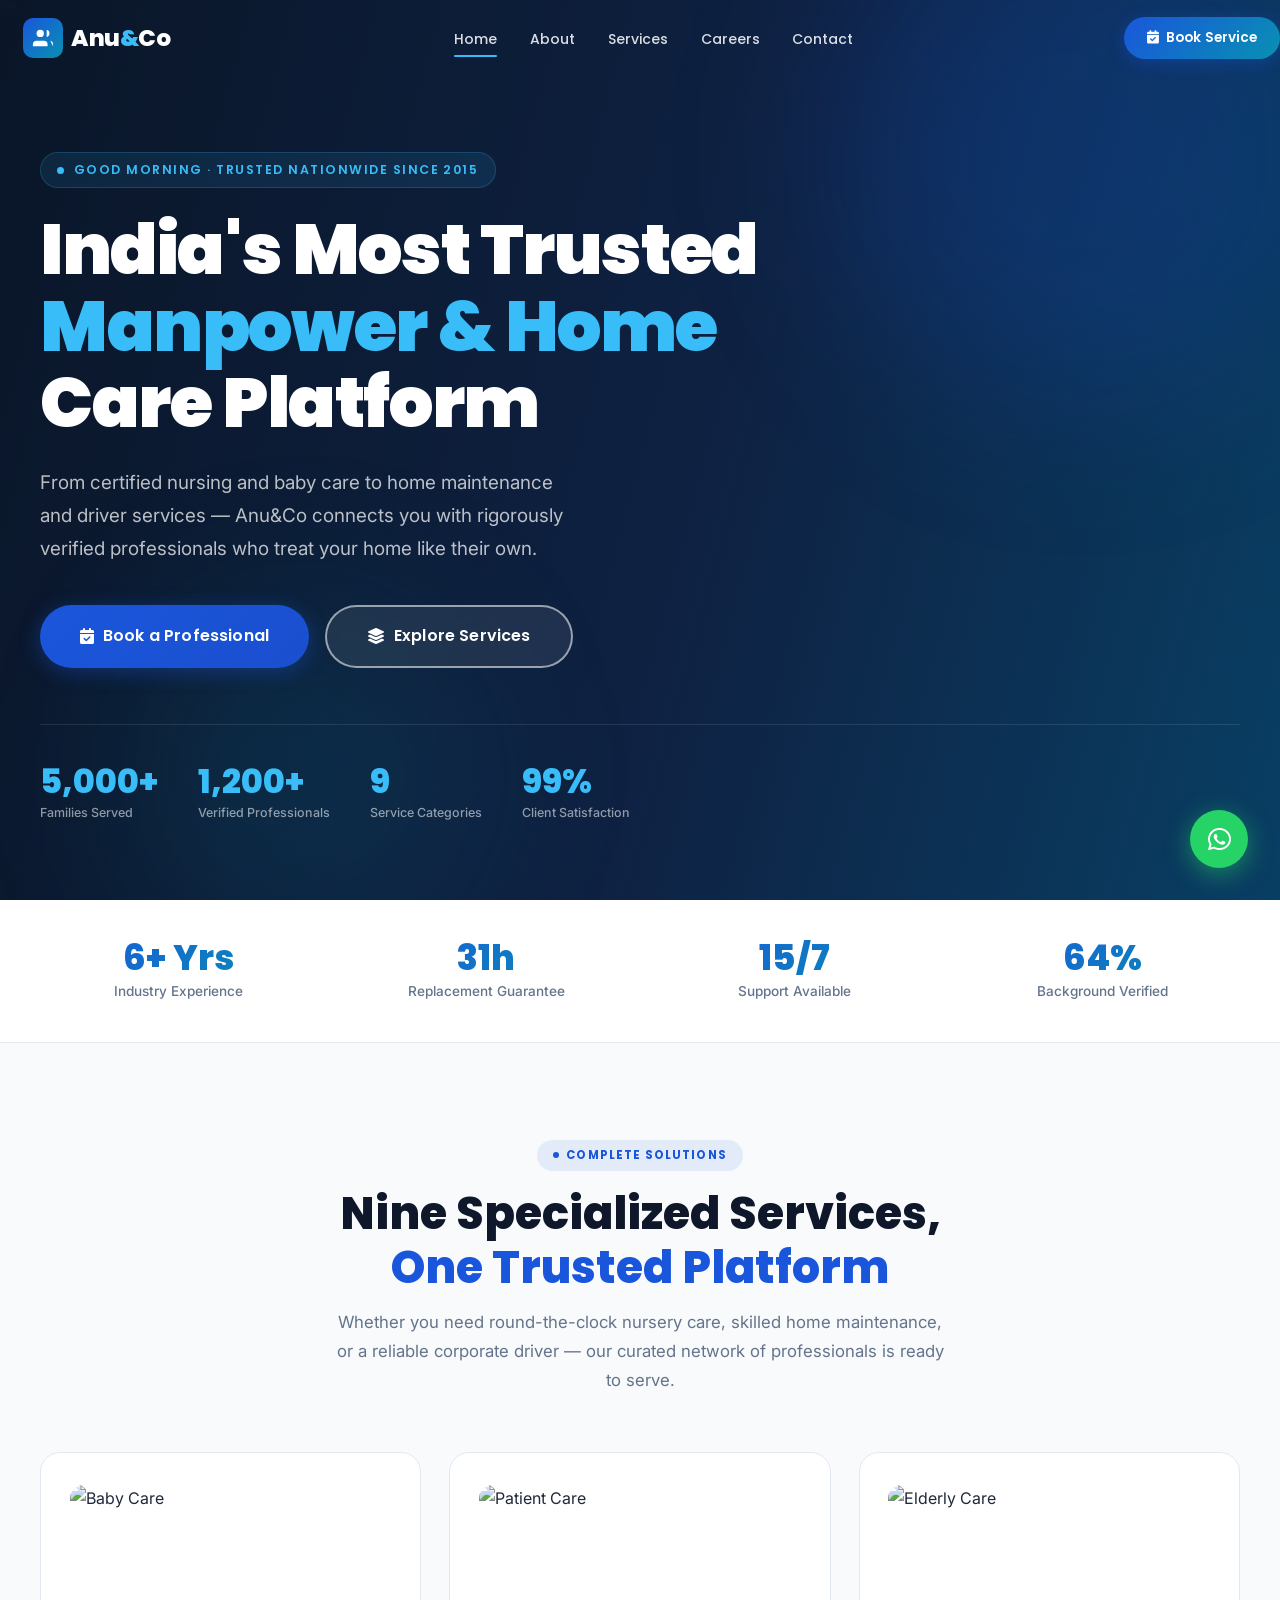
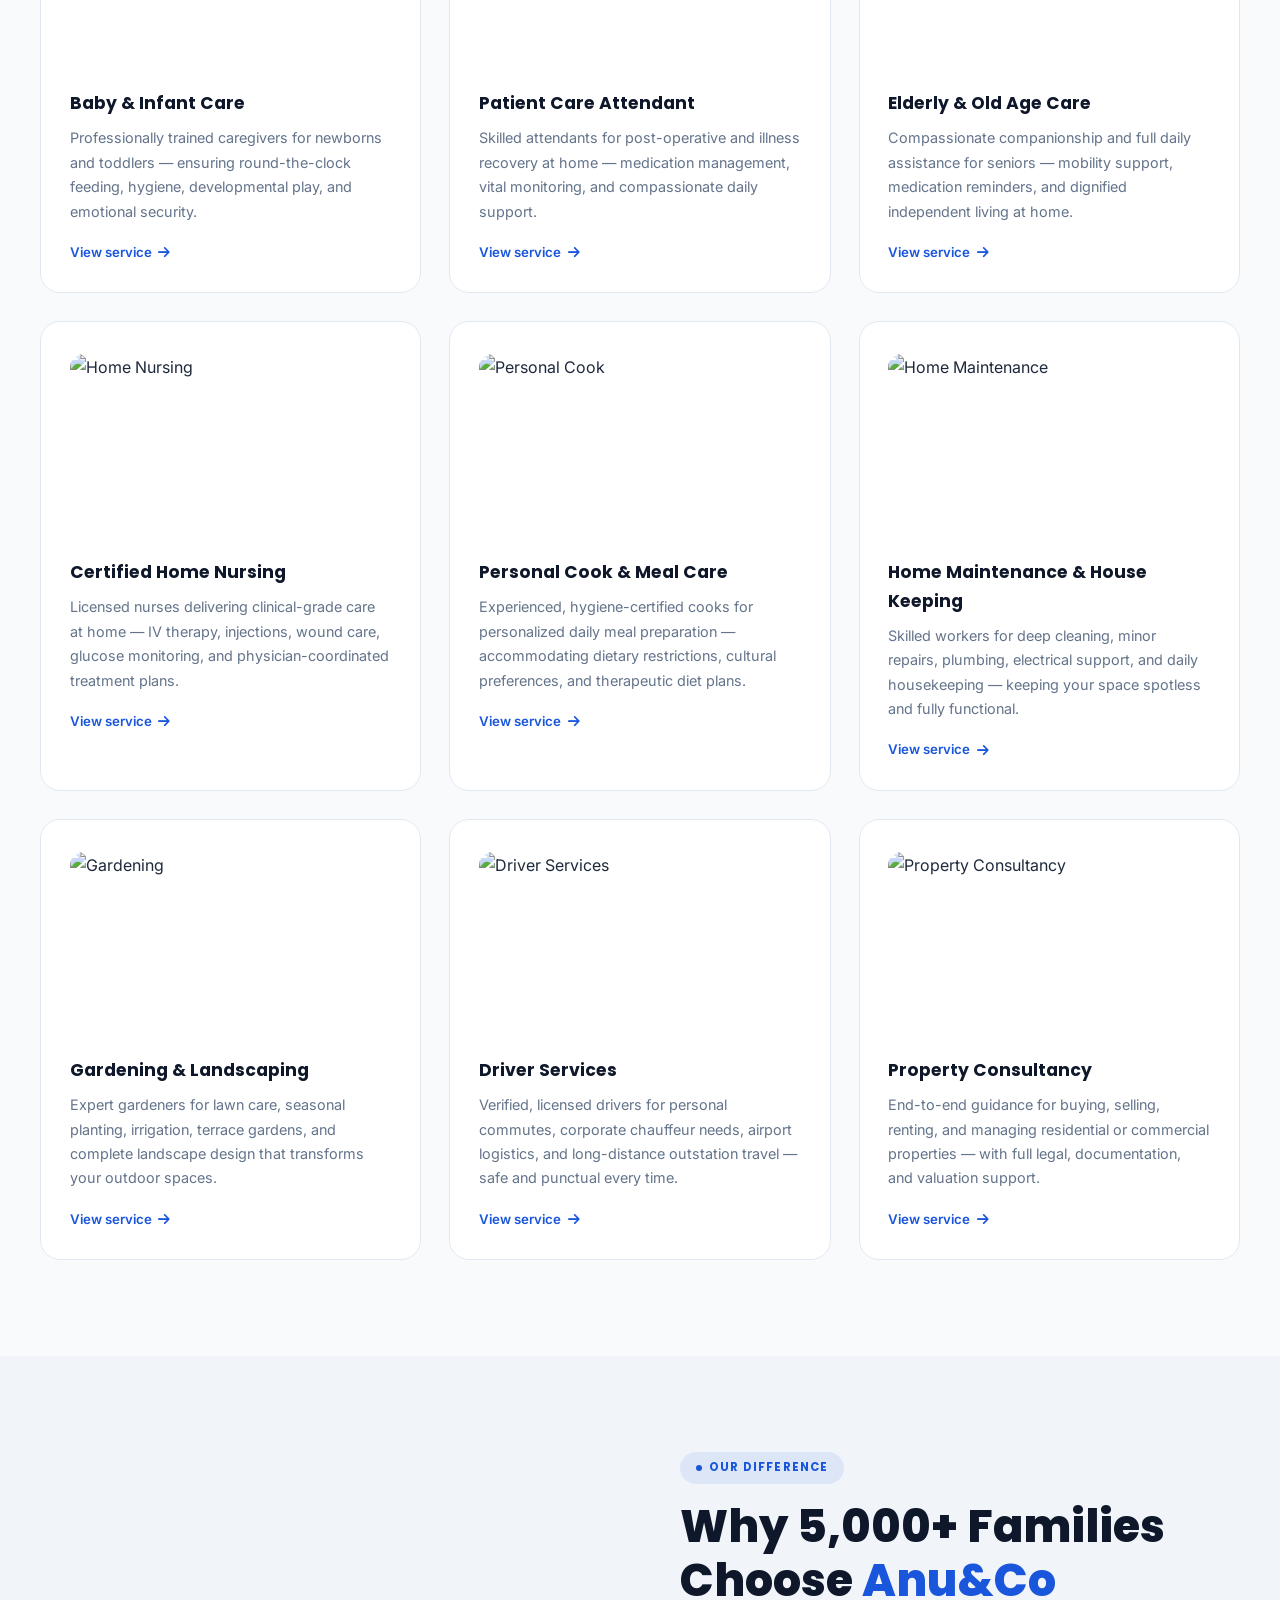
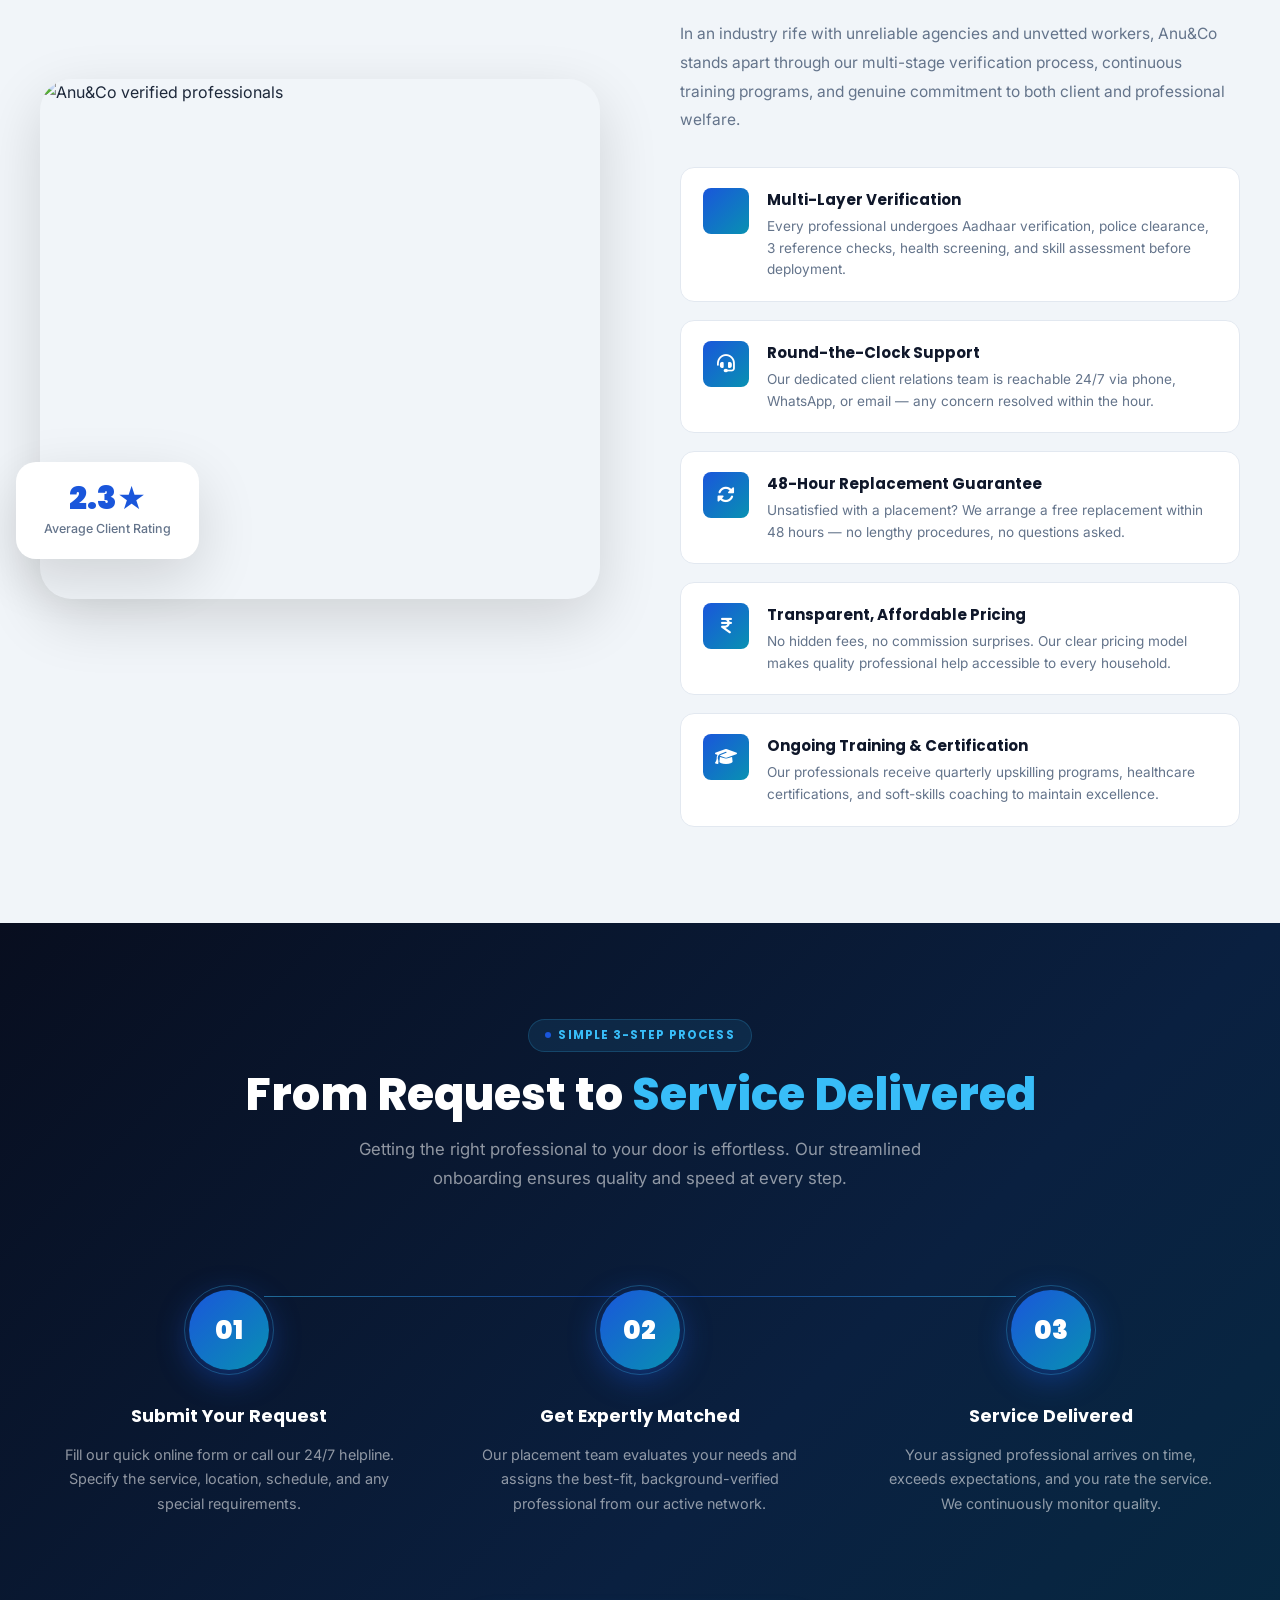
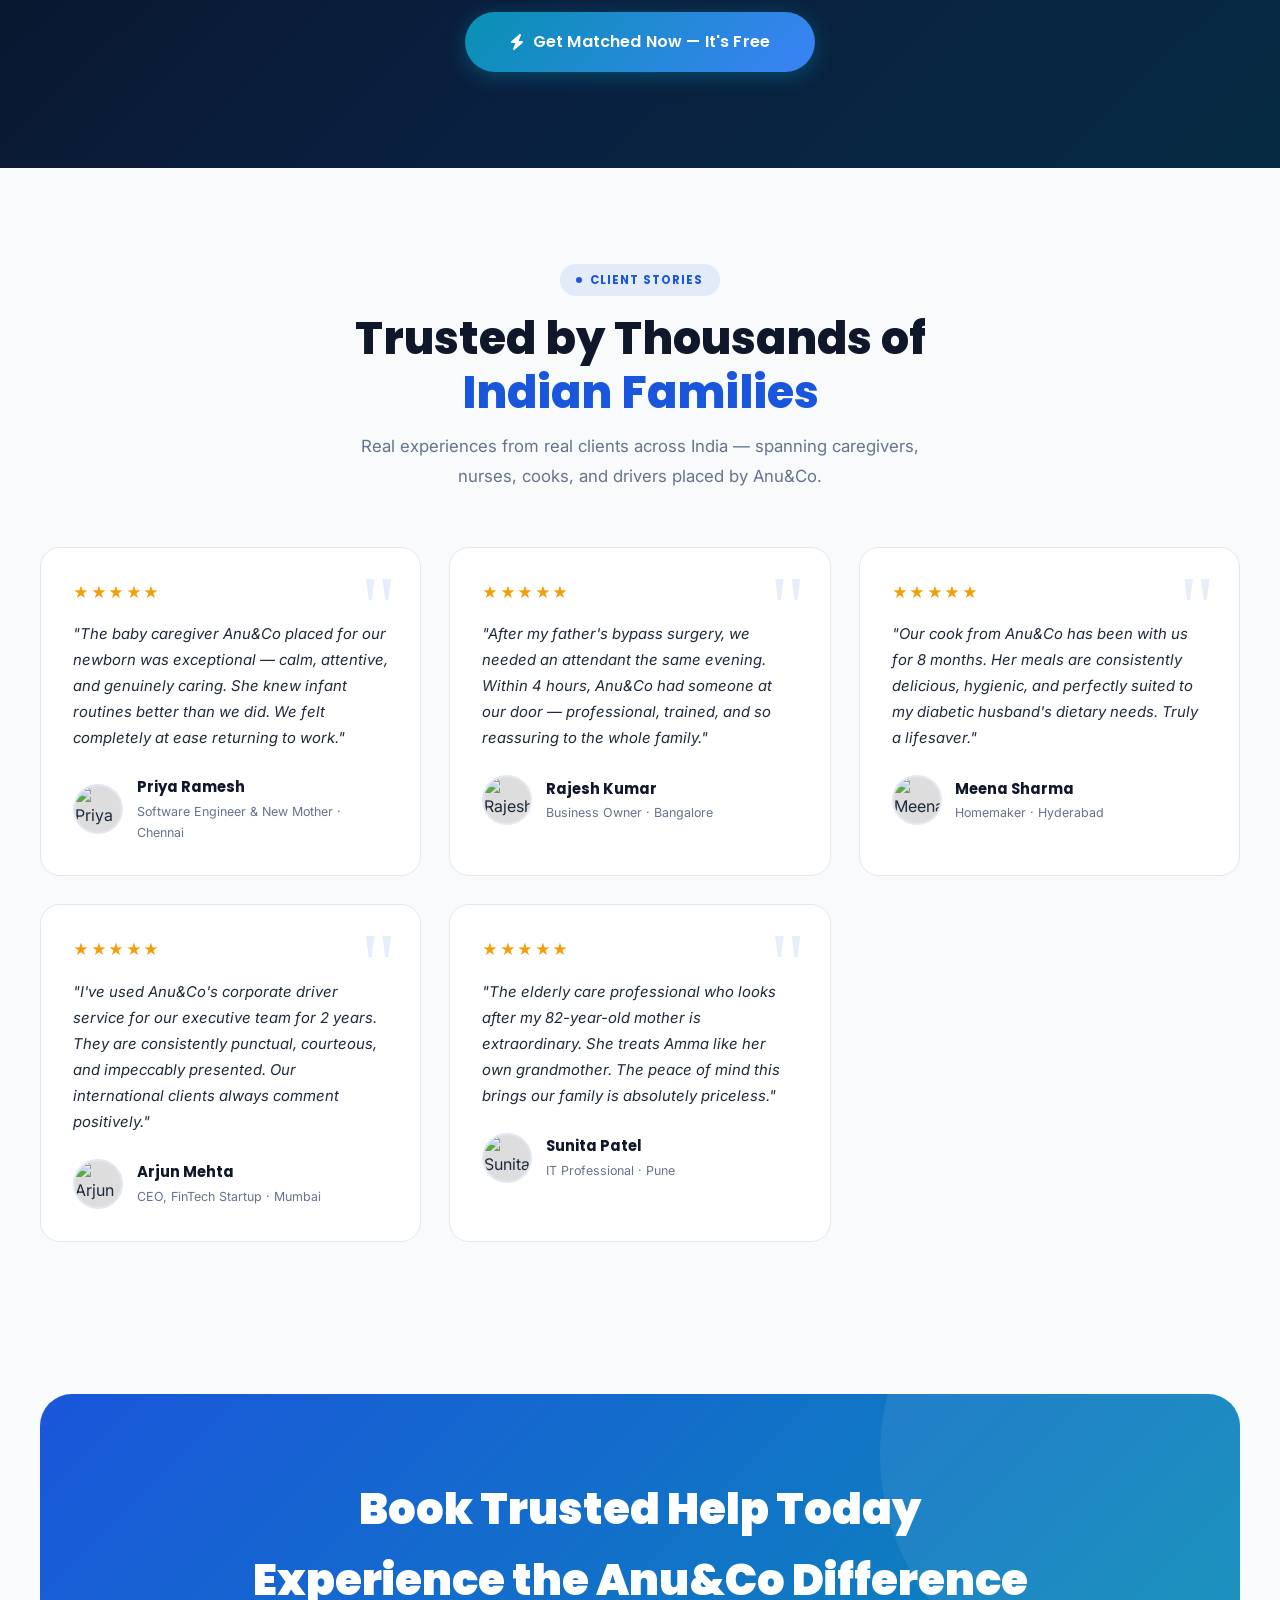
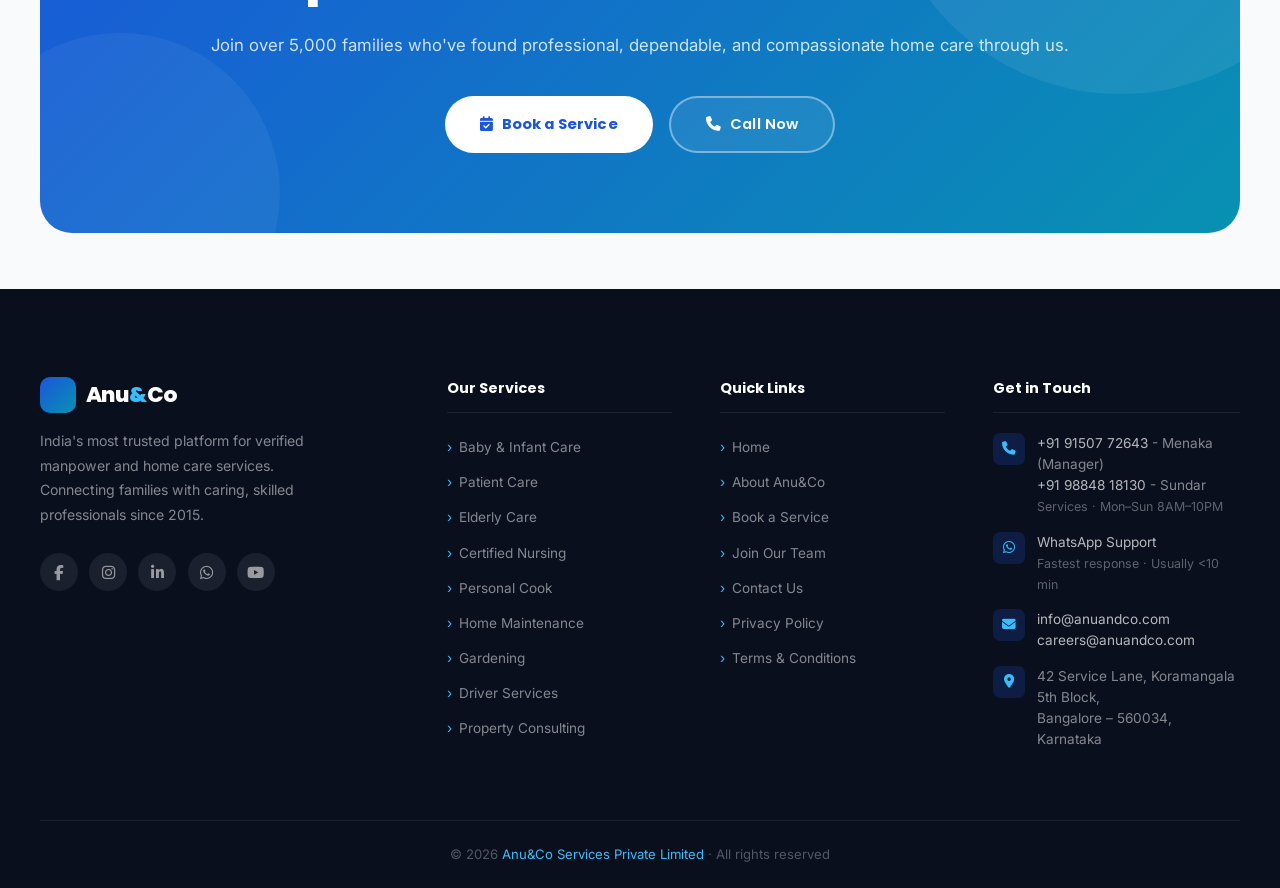
==== index.html @ 2731ca5b "commited" ====
<!DOCTYPE html>
<html lang="en">

<head>
    <meta charset="UTF-8">
    <meta name="viewport" content="width=device-width, initial-scale=1.0">
    <title>Anu&amp;Co | Trusted Manpower &amp; Home Care Services</title>
    <meta name="description"
        content="Anu&Co provides India's most trusted manpower and home care services — baby care, patient care, elderly care, certified nursing, home management, and more. Book a verified professional today.">
    <meta name="keywords"
        content="manpower services India, home care, baby care, patient care, elderly care, nursing care, cooking service, driver service, Anu and Co Bangalore">
    <meta property="og:title" content="Anu&Co – Complete Manpower & Home Care Solutions">
    <meta property="og:description"
        content="Verified professionals for every home and business need. Baby care, patient care, nursing, cooking, drivers, and more.">
    <meta property="og:type" content="website">

    <link rel="preconnect" href="https://fonts.googleapis.com">
    <link rel="preconnect" href="https://fonts.gstatic.com" crossorigin>
    <link rel="stylesheet" href="https://unpkg.com/aos@2.3.4/dist/aos.css">
    <link rel="stylesheet" href="https://cdnjs.cloudflare.com/ajax/libs/font-awesome/6.5.0/css/all.min.css">
    <link rel="stylesheet" href="css/style.css">
</head>

<body>

    <!-- ════════════════════════════════════════════════
     NAVBAR
════════════════════════════════════════════════ -->
    <nav class="navbar transparent" id="navbar">
        <div class="container">
            <a href="index.html" class="navbar-brand">
                <div class="brand-logo" style="padding:2cap">
                    <div class="brand-logo-mark">
                        <svg viewBox="0 0 24 24" xmlns="http://www.w3.org/2000/svg">
                            <path d="M17 21v-2a4 4 0 0 0-4-4H5a4 4 0 0 0-4 4v2" />
                            <circle cx="9" cy="7" r="4" />
                            <path d="M23 21v-2a4 4 0 0 0-3-3.87" />
                            <path d="M16 3.13a4 4 0 0 1 0 7.75" />
                        </svg>
                    </div>
                    <span class="brand-wordmark">Anu<span class="amp">&amp;</span>Co</span>
                </div>
            </a>

            <ul class="navbar-nav">
                <li><a href="index.html" class="active">Home</a></li>
                <li><a href="about.html">About</a></li>
                <li><a href="services.html">Services</a></li>
                <li><a href="careers.html">Careers</a></li>
                <li><a href="contact.html">Contact</a></li>
            </ul>

            <div class="navbar-cta"><a href="booking.html" class="btn-nav"><i class="fa-solid fa-calendar-check"></i>
                    Book Service</a></div>

            <div class="hamburger" id="hamburger">
                <span></span><span></span><span></span>
            </div>
        </div>
    </nav>

    <!-- Mobile Nav -->
    <div class="mobile-menu" id="mobileMenu">
        <a href="index.html"><i class="fa-solid fa-house-user" style="color:var(--primary);width:18px"></i> Home</a>
        <a href="about.html"><i class="fa-solid fa-building-user" style="color:var(--primary);width:18px"></i> About
            Us</a>
        <a href="services.html"><i class="fa-solid fa-briefcase-medical" style="color:var(--primary);width:18px"></i>
            Services</a>
        <a href="careers.html"><i class="fa-solid fa-user-tie" style="color:var(--primary);width:18px"></i> Careers</a>
        <a href="contact.html"><i class="fa-solid fa-phone" style="color:var(--primary);width:18px"></i> Contact</a>
        <a href="booking.html" class="m-btn btn btn-primary" style="margin-top:1rem;justify-content:center">
            <i class="fa-solid fa-calendar-check"></i> Book a Service
        </a>
    </div>

    <!-- ════════════════════════════════════════════════
     HERO
════════════════════════════════════════════════ -->
    <section class="hero" id="home">
        <div class="hero-bg">
            <img src="https://images.unsplash.com/photo-1573497019940-1c28c88b4f3e?w=1920&q=85&auto=format&fit=crop&crop=center"
                alt="Professional team" loading="eager" fetchpriority="high">
        </div>
        <div class="hero-overlay"></div>
        <div class="hero-orb hero-orb-1"></div>
        <div class="hero-orb hero-orb-2"></div>

        <div class="container hero-content">
            <div data-aos="fade-up" data-aos-duration="900">

                <p class="hero-eyebrow">
                    <span class="hero-eyebrow-dot"></span>
                    <span id="heroGreeting" data-suffix="Trusted Nationwide Since 2015">Trusted Nationwide Since
                        2015</span>
                </p>

                <h1>
                    India's Most Trusted<br>
                    <em>Manpower &amp; Home</em><br>
                    Care Platform
                </h1>

                <p class="hero-lead">
                    From certified nursing and baby care to home maintenance and driver services — Anu&amp;Co connects
                    you with rigorously verified professionals who treat your home like their own.
                </p>

                <div class="hero-btns">
                    <a href="booking.html" class="btn btn-primary" style="padding:1rem 2.5rem;font-size:1rem">
                        <i class="fa-solid fa-calendar-check"></i> Book a Professional
                    </a>
                    <a href="services.html" class="btn btn-outline" style="padding:1rem 2.5rem;font-size:1rem">
                        <i class="fa-solid fa-layer-group"></i> Explore Services
                    </a>
                </div>

                <div class="hero-stats">
                    <div class="hero-stat">
                        <div class="num" data-target="5000" data-suffix="+">0</div>
                        <div class="lbl">Families Served</div>
                    </div>
                    <div class="hero-stat">
                        <div class="num" data-target="1200" data-suffix="+">0</div>
                        <div class="lbl">Verified Professionals</div>
                    </div>
                    <div class="hero-stat">
                        <div class="num" data-target="9">0</div>
                        <div class="lbl">Service Categories</div>
                    </div>
                    <div class="hero-stat">
                        <div class="num" data-target="99" data-suffix="%">0</div>
                        <div class="lbl">Client Satisfaction</div>
                    </div>
                </div>

            </div>
        </div>
    </section>

    <!-- ════════════════════════════════════════════════
     KEY METRICS STRIP
════════════════════════════════════════════════ -->
    <div class="stats-strip">
        <div class="container">
            <div class="stats-strip-grid">
                <div class="stat-item">
                    <div class="num" data-target="10" data-suffix="+ Yrs">0</div>
                    <div class="lbl">Industry Experience</div>
                </div>
                <div class="stat-item">
                    <div class="num" data-target="48" data-suffix="h">0</div>
                    <div class="lbl">Replacement Guarantee</div>
                </div>
                <div class="stat-item">
                    <div class="num" data-target="24" data-suffix="/7">0</div>
                    <div class="lbl">Support Available</div>
                </div>
                <div class="stat-item">
                    <div class="num" data-target="100" data-suffix="%">0</div>
                    <div class="lbl">Background Verified</div>
                </div>
            </div>
        </div>
    </div>

    <!-- ════════════════════════════════════════════════
     SERVICES OVERVIEW
════════════════════════════════════════════════ -->
    <section class="section" id="services">
        <div class="container">
            <div class="text-center" data-aos="fade-up">
                <div class="tag">Complete Solutions</div>
                <h2 class="section-title">Nine Specialized Services,<br><span>One Trusted Platform</span></h2>
                <p class="section-subtitle">Whether you need round-the-clock nursery care, skilled home maintenance, or
                    a reliable corporate driver — our curated network of professionals is ready to serve.</p>
            </div>

            <div class="services-grid">

                <div class="service-card" data-aos="fade-up" data-aos-delay="0">
                    <img src="https://media.istockphoto.com/id/1398823554/photo/pediatrician-nurse-taking-care-of-newborn-baby-at-hospital-ward.jpg?s=612x612&w=0&k=20&c=T5r3A_AQ7hsjH4IN4tVe1MzUpJLPP2DpEMO6LbZZ4x8=" alt="Baby Care"
                        class="service-card-img">
                    <h3>Baby &amp; Infant Care</h3>
                    <p>Professionally trained caregivers for newborns and toddlers — ensuring round-the-clock feeding,
                        hygiene, developmental play, and emotional security.</p>
                    <a href="services.html#baby-care" class="arrow-link">View service <i
                            class="fa-solid fa-arrow-right"></i></a>
                </div>

                <div class="service-card" data-aos="fade-up" data-aos-delay="60">
                    <img src="https://media.istockphoto.com/id/1719538017/photo/home-care-healthcare-professional-hugging-senior-patient.jpg?s=612x612&w=0&k=20&c=DTQwVD1DTH0CMQ78aox8-cVKg8Nl-wCkSwY-S072M4E="
                        alt="Patient Care" class="service-card-img">
                    <h3>Patient Care Attendant</h3>
                    <p>Skilled attendants for post-operative and illness recovery at home — medication management, vital
                        monitoring, and compassionate daily support.</p>
                    <a href="services.html#patient-care" class="arrow-link">View service <i
                            class="fa-solid fa-arrow-right"></i></a>
                </div>

                <div class="service-card" data-aos="fade-up" data-aos-delay="120">
                    <img src="https://media.istockphoto.com/id/1315315044/photo/shot-of-a-young-nurse-pushing-a-senior-woman-in-a-wheelchair-in-a-retirement-home.jpg?s=612x612&w=0&k=20&c=fCqD0E4yJiLtPOD0S0EbyKHVl2_-ie5V52m1A_yFJ5o="
                        alt="Elderly Care" class="service-card-img">
                    <h3>Elderly &amp; Old Age Care</h3>
                    <p>Compassionate companionship and full daily assistance for seniors — mobility support, medication
                        reminders, and dignified independent living at home.</p>
                    <a href="services.html#old-age-care" class="arrow-link">View service <i
                            class="fa-solid fa-arrow-right"></i></a>
                </div>

                <div class="service-card" data-aos="fade-up" data-aos-delay="180">
                    <img src="https://images.unsplash.com/photo-1532938911079-1b06ac7ceec7?w=500&q=80"
                        alt="Home Nursing" class="service-card-img">
                    <h3>Certified Home Nursing</h3>
                    <p>Licensed nurses delivering clinical-grade care at home — IV therapy, injections, wound care,
                        glucose monitoring, and physician-coordinated treatment plans.</p>
                    <a href="services.html#nursing-care" class="arrow-link">View service <i
                            class="fa-solid fa-arrow-right"></i></a>
                </div>

                <div class="service-card" data-aos="fade-up" data-aos-delay="240">
                    <img src="https://images.unsplash.com/photo-1556910103-1c02745aae4d?w=500&q=80" alt="Personal Cook"
                        class="service-card-img">
                    <h3>Personal Cook &amp; Meal Care</h3>
                    <p>Experienced, hygiene-certified cooks for personalized daily meal preparation — accommodating
                        dietary restrictions, cultural preferences, and therapeutic diet plans.</p>
                    <a href="services.html#cooking-care" class="arrow-link">View service <i
                            class="fa-solid fa-arrow-right"></i></a>
                </div>

                <div class="service-card" data-aos="fade-up" data-aos-delay="300">
                    <img src="https://img.freepik.com/premium-photo/happy-housework-house-keeping-service-female-singing-cleaning-dust-house-cleaning-agency-small-business-professional-equipment-cleaning-old-home_1137986-1730.jpg"
                        alt="Home Maintenance" class="service-card-img">
                    <h3>Home Maintenance &amp; House Keeping</h3>
                    <p>Skilled workers for deep cleaning, minor repairs, plumbing, electrical support, and daily
                        housekeeping — keeping your space spotless and fully functional.</p>
                    <a href="services.html#home-maintenance" class="arrow-link">View service <i
                            class="fa-solid fa-arrow-right"></i></a>
                </div>

                <div class="service-card" data-aos="fade-up" data-aos-delay="360">
                    <img src="https://media.istockphoto.com/id/2207150736/photo/professional-gardener-trimming-hedge.jpg?s=612x612&w=0&k=20&c=SYxqzDJ5z4916O4ndr20UQQiA1LX8sTRdBAIPumQ0oE=" alt="Gardening"
                        class="service-card-img">
                    <h3>Gardening &amp; Landscaping</h3>
                    <p>Expert gardeners for lawn care, seasonal planting, irrigation, terrace gardens, and complete
                        landscape design that transforms your outdoor spaces.</p>
                    <a href="services.html#gardening" class="arrow-link">View service <i
                            class="fa-solid fa-arrow-right"></i></a>
                </div>

                <div class="service-card" data-aos="fade-up" data-aos-delay="420">
                    <img src="https://img.freepik.com/premium-photo/african-delivery-man-thumbs-up-boxes-car-portrait-smile-job-supply-chain-person-courier-driver-with-hand-sign-emoji-symbol-good-service-choice-transportation_590464-353046.jpg?semt=ais_incoming&w=740&q=80"
                        alt="Driver Services" class="service-card-img">
                    <h3>Driver Services</h3>
                    <p>Verified, licensed drivers for personal commutes, corporate chauffeur needs, airport logistics,
                        and long-distance outstation travel — safe and punctual every time.</p>
                    <a href="services.html#driver-services" class="arrow-link">View service <i
                            class="fa-solid fa-arrow-right"></i></a>
                </div>

                <div class="service-card" data-aos="fade-up" data-aos-delay="480">
                    <img src="https://images.unsplash.com/photo-1560518883-ce09059eeffa?w=500&q=80"
                        alt="Property Consultancy" class="service-card-img">
                    <h3>Property Consultancy</h3>
                    <p>End-to-end guidance for buying, selling, renting, and managing residential or commercial
                        properties — with full legal, documentation, and valuation support.</p>
                    <a href="services.html#property-consultant" class="arrow-link">View service <i
                            class="fa-solid fa-arrow-right"></i></a>
                </div>

            </div>
        </div>
    </section>

    <!-- ════════════════════════════════════════════════
     WHY CHOOSE US
════════════════════════════════════════════════ -->
    <section class="section" style="background:var(--surface-2)" id="why-us">
        <div class="container">
            <div class="split-grid">

                <!-- Image side -->
                <div data-aos="fade-right">
                    <div class="split-img">
                        <img src="https://images.unsplash.com/photo-1521737711867-e3b97375f902?w=900&q=85&auto=format&fit=crop"
                            alt="Anu&Co verified professionals" loading="lazy">
                    </div>
                    <div class="split-img-badge" style="right:auto;left:-1.5rem;bottom:2.5rem">
                        <div class="b-num" data-target="4.9" data-suffix="★" data-decimals="1">0★</div>
                        <div class="b-lbl">Average Client Rating</div>
                    </div>
                </div>

                <!-- Content side -->
                <div data-aos="fade-left" data-aos-delay="120">
                    <div class="tag">Our Difference</div>
                    <h2 class="section-title">Why 5,000+ Families<br>Choose <span>Anu&amp;Co</span></h2>
                    <p style="color:var(--text-3);line-height:1.85;margin-bottom:.5rem;font-size:.97rem">
                        In an industry rife with unreliable agencies and unvetted workers, Anu&amp;Co stands apart
                        through our multi-stage verification process, continuous training programs, and genuine
                        commitment to both client and professional welfare.
                    </p>

                    <div class="features-list">
                        <div class="feat-item">
                            <div class="feat-icon"><i class="fa-solid fa-shield-check"></i></div>
                            <div>
                                <h4>Multi-Layer Verification</h4>
                                <p>Every professional undergoes Aadhaar verification, police clearance, 3 reference
                                    checks, health screening, and skill assessment before deployment.</p>
                            </div>
                        </div>
                        <div class="feat-item">
                            <div class="feat-icon"><i class="fa-solid fa-headset"></i></div>
                            <div>
                                <h4>Round-the-Clock Support</h4>
                                <p>Our dedicated client relations team is reachable 24/7 via phone, WhatsApp, or email —
                                    any concern resolved within the hour.</p>
                            </div>
                        </div>
                        <div class="feat-item">
                            <div class="feat-icon"><i class="fa-solid fa-rotate"></i></div>
                            <div>
                                <h4>48-Hour Replacement Guarantee</h4>
                                <p>Unsatisfied with a placement? We arrange a free replacement within 48 hours — no
                                    lengthy procedures, no questions asked.</p>
                            </div>
                        </div>
                        <div class="feat-item">
                            <div class="feat-icon"><i class="fa-solid fa-indian-rupee-sign"></i></div>
                            <div>
                                <h4>Transparent, Affordable Pricing</h4>
                                <p>No hidden fees, no commission surprises. Our clear pricing model makes quality
                                    professional help accessible to every household.</p>
                            </div>
                        </div>
                        <div class="feat-item">
                            <div class="feat-icon"><i class="fa-solid fa-graduation-cap"></i></div>
                            <div>
                                <h4>Ongoing Training &amp; Certification</h4>
                                <p>Our professionals receive quarterly upskilling programs, healthcare certifications,
                                    and soft-skills coaching to maintain excellence.</p>
                            </div>
                        </div>
                    </div>
                </div>
            </div>
        </div>
    </section>

    <!-- ════════════════════════════════════════════════
     HOW IT WORKS
════════════════════════════════════════════════ -->
    <section class="section dark-section" id="how-it-works">
        <div class="container text-center">
            <div data-aos="fade-up">
                <div class="tag"
                    style="background:rgba(56,189,248,.1);color:var(--accent-light);border:1px solid rgba(56,189,248,.2)">
                    Simple 3-Step Process</div>
                <h2 class="section-title" style="color:#fff">From Request to <em
                        style="color:var(--accent-light);font-style:normal">Service Delivered</em></h2>
                <p class="section-subtitle" style="color:rgba(255,255,255,.55)">Getting the right professional to your
                    door is effortless. Our streamlined onboarding ensures quality and speed at every step.</p>
            </div>

            <div class="steps-row" data-aos="fade-up" data-aos-delay="120">
                <div class="step-card">
                    <div class="step-num-wrap">01</div>
                    <h3>Submit Your Request</h3>
                    <p>Fill our quick online form or call our 24/7 helpline. Specify the service, location, schedule,
                        and any special requirements.</p>
                </div>
                <div class="step-card">
                    <div class="step-num-wrap">02</div>
                    <h3>Get Expertly Matched</h3>
                    <p>Our placement team evaluates your needs and assigns the best-fit, background-verified
                        professional from our active network.</p>
                </div>
                <div class="step-card">
                    <div class="step-num-wrap">03</div>
                    <h3>Service Delivered</h3>
                    <p>Your assigned professional arrives on time, exceeds expectations, and you rate the service. We
                        continuously monitor quality.</p>
                </div>
            </div>

            <div data-aos="fade-up" data-aos-delay="200" style="margin-top:3.5rem">
                <a href="booking.html" class="btn btn-accent"
                    style="font-size:1rem;padding:1.05rem 2.8rem;display:inline-flex">
                    <i class="fa-solid fa-bolt"></i> Get Matched Now — It's Free
                </a>
            </div>
        </div>
    </section>

    <!-- ════════════════════════════════════════════════
     TESTIMONIALS
════════════════════════════════════════════════ -->
    <section class="section" id="testimonials">
        <div class="container">
            <div class="text-center" data-aos="fade-up">
                <div class="tag">Client Stories</div>
                <h2 class="section-title">Trusted by Thousands of<br><span>Indian Families</span></h2>
                <p class="section-subtitle">Real experiences from real clients across India — spanning caregivers,
                    nurses, cooks, and drivers placed by Anu&amp;Co.</p>
            </div>

            <div class="testi-grid">

                <div class="testi-card" data-aos="fade-up" data-aos-delay="0">
                    <div class="quote-icon">"</div>
                    <div class="stars">★★★★★</div>
                    <p class="testi-body">"The baby caregiver Anu&amp;Co placed for our newborn was exceptional — calm,
                        attentive, and genuinely caring. She knew infant routines better than we did. We felt completely
                        at ease returning to work."</p>
                    <div class="testi-author">
                        <img class="testi-avatar"
                            src="https://images.unsplash.com/photo-1494790108755-2616b612b786?w=120&q=80&auto=format&fit=crop&crop=face"
                            alt="Priya Ramesh" loading="lazy">
                        <div>
                            <div class="author-name">Priya Ramesh</div>
                            <div class="author-role">Software Engineer & New Mother · Chennai</div>
                        </div>
                    </div>
                </div>

                <div class="testi-card" data-aos="fade-up" data-aos-delay="80">
                    <div class="quote-icon">"</div>
                    <div class="stars">★★★★★</div>
                    <p class="testi-body">"After my father's bypass surgery, we needed an attendant the same evening.
                        Within 4 hours, Anu&amp;Co had someone at our door — professional, trained, and so reassuring to
                        the whole family."</p>
                    <div class="testi-author">
                        <img class="testi-avatar"
                            src="https://images.unsplash.com/photo-1472099645785-5658abf4ff4e?w=120&q=80&auto=format&fit=crop&crop=face"
                            alt="Rajesh Kumar" loading="lazy">
                        <div>
                            <div class="author-name">Rajesh Kumar</div>
                            <div class="author-role">Business Owner · Bangalore</div>
                        </div>
                    </div>
                </div>

                <div class="testi-card" data-aos="fade-up" data-aos-delay="160">
                    <div class="quote-icon">"</div>
                    <div class="stars">★★★★★</div>
                    <p class="testi-body">"Our cook from Anu&amp;Co has been with us for 8 months. Her meals are
                        consistently delicious, hygienic, and perfectly suited to my diabetic husband's dietary needs.
                        Truly a lifesaver."</p>
                    <div class="testi-author">
                        <img class="testi-avatar"
                            src="https://images.unsplash.com/photo-1580489944761-15a19d654956?w=120&q=80&auto=format&fit=crop&crop=face"
                            alt="Meena Sharma" loading="lazy">
                        <div>
                            <div class="author-name">Meena Sharma</div>
                            <div class="author-role">Homemaker · Hyderabad</div>
                        </div>
                    </div>
                </div>

                <div class="testi-card" data-aos="fade-up" data-aos-delay="240">
                    <div class="quote-icon">"</div>
                    <div class="stars">★★★★★</div>
                    <p class="testi-body">"I've used Anu&amp;Co's corporate driver service for our executive team for 2
                        years. They are consistently punctual, courteous, and impeccably presented. Our international
                        clients always comment positively."</p>
                    <div class="testi-author">
                        <img class="testi-avatar"
                            src="https://images.unsplash.com/photo-1507003211169-0a1dd7228f2d?w=120&q=80&auto=format&fit=crop&crop=face"
                            alt="Arjun Mehta" loading="lazy">
                        <div>
                            <div class="author-name">Arjun Mehta</div>
                            <div class="author-role">CEO, FinTech Startup · Mumbai</div>
                        </div>
                    </div>
                </div>

                <div class="testi-card" data-aos="fade-up" data-aos-delay="320">
                    <div class="quote-icon">"</div>
                    <div class="stars">★★★★★</div>
                    <p class="testi-body">"The elderly care professional who looks after my 82-year-old mother is
                        extraordinary. She treats Amma like her own grandmother. The peace of mind this brings our
                        family is absolutely priceless."</p>
                    <div class="testi-author">
                        <img class="testi-avatar"
                            src="https://images.unsplash.com/photo-1438761681033-6461ffad8d80?w=120&q=80&auto=format&fit=crop&crop=face"
                            alt="Sunita Patel" loading="lazy">
                        <div>
                            <div class="author-name">Sunita Patel</div>
                            <div class="author-role">IT Professional · Pune</div>
                        </div>
                    </div>
                </div>

            </div>
        </div>
    </section>

    <!-- ════════════════════════════════════════════════
     CTA BAND
════════════════════════════════════════════════ -->
    <section class="section-sm">
        <div class="container" data-aos="zoom-in">
            <div class="cta-band">
                <h2>Book Trusted Help Today <br>Experience the Anu&amp;Co Difference</h2>
                <p>Join over 5,000 families who've found professional, dependable, and compassionate home care through
                    us.</p>
                <div class="btn-group">
                    <a href="booking.html" class="btn-white btn">
                        <i class="fa-solid fa-calendar-check"></i> Book a Service
                    </a>
                    <a href="tel:+919884818130" class="btn btn-outline" style="border-color:rgba(255,255,255,.4)">
                        <i class="fa-solid fa-phone"></i> Call Now
                    </a>
                </div>
            </div>
        </div>
    </section>

    <!-- ════════════════════════════════════════════════
     FOOTER
════════════════════════════════════════════════ -->
    <footer class="footer">
        <div class="container">
            <div class="footer-grid">

                <!-- Brand -->
                <div class="footer-about">
                    <div class="footer-brand-logo">
                        <div class="brand-logo-mark"><svg viewBox="0 0 24 24"></svg>
                            <path d="M17 21v-2a4 4 0 0 0-4-4H5a4 4 0 0 0-4 4v2" />
                            <circle cx="9" cy="7" r="4" />
                            <path d="M23 21v-2a4 4 0 0 0-3-3.87" />
                            <path d="M16 3.13a4 4 0 0 1 0 7.75" />
                            </svg>
                        </div>
                        <span class="brand-wordmark">Anu<span class="amp">&amp;</span>Co</span>
                    </div>
                    <p>India's most trusted platform for verified manpower and home care services. Connecting families
                        with caring, skilled professionals since 2015.</p>
                    <div class="footer-social">
                        <a class="soc-btn" href="#" aria-label="Facebook"><i class="fa-brands fa-facebook-f"></i></a>
                        <a class="soc-btn" href="#" aria-label="Instagram"><i class="fa-brands fa-instagram"></i></a>
                        <a class="soc-btn" href="#" aria-label="LinkedIn"><i class="fa-brands fa-linkedin-in"></i></a>
                        <a class="soc-btn" href="https://wa.me/919884818130" target="_blank" aria-label="WhatsApp"><i
                                class="fa-brands fa-whatsapp"></i></a>
                        <a class="soc-btn" href="#" aria-label="YouTube"><i class="fa-brands fa-youtube"></i></a>
                    </div>
                </div>

                <!-- Services -->
                <div class="footer-col">
                    <h4>Our Services</h4>
                    <ul>
                        <li><a href="services.html#baby-care">Baby &amp; Infant Care</a></li>
                        <li><a href="services.html#patient-care">Patient Care</a></li>
                        <li><a href="services.html#old-age-care">Elderly Care</a></li>
                        <li><a href="services.html#nursing-care">Certified Nursing</a></li>
                        <li><a href="services.html#cooking-care">Personal Cook</a></li>
                        <li><a href="services.html#home-maintenance">Home Maintenance</a></li>
                        <li><a href="services.html#gardening">Gardening</a></li>
                        <li><a href="services.html#driver-services">Driver Services</a></li>
                        <li><a href="services.html#property-consultant">Property Consulting</a></li>
                    </ul>
                </div>

                <!-- Links -->
                <div class="footer-col">
                    <h4>Quick Links</h4>
                    <ul>
                        <li><a href="index.html">Home</a></li>
                        <li><a href="about.html">About Anu&amp;Co</a></li>
                        <li><a href="booking.html">Book a Service</a></li>
                        <li><a href="careers.html">Join Our Team</a></li>
                        <li><a href="contact.html">Contact Us</a></li>
                        <li><a href="#">Privacy Policy</a></li>
                        <li><a href="#">Terms &amp; Conditions</a></li>
                    </ul>
                </div>

                <div class="footer-col">
                    <h4>Get in Touch</h4>
                    <div class="fc-contact-item">
                        <div class="fc-icon"><i class="fa-solid fa-phone"></i></div>
                        <p>
                            <a href="tel:+919150772643">+91 91507 72643</a> - Menaka (Manager)<br>
                            <a href="tel:+919884818130">+91 98848 18130</a> - Sundar<br>
                            <span style="font-size:.78rem;color:rgba(255,255,255,.35)">Services · Mon–Sun
                                8AM–10PM</span>
                        </p>
                    </div>
                    <div class="fc-contact-item">
                        <div class="fc-icon"><i class="fa-brands fa-whatsapp"></i></div>
                        <p><a href="https://wa.me/919884818130" target="_blank">WhatsApp Support</a><br><span
                                style="font-size:.78rem;color:rgba(255,255,255,.35)">Fastest response · Usually &lt;10
                                min</span></p>
                    </div>
                    <div class="fc-contact-item">
                        <div class="fc-icon"><i class="fa-solid fa-envelope"></i></div>
                        <p><a href="mailto:info@anuandco.com">info@anuandco.com</a><br><a
                                href="mailto:careers@anuandco.com">careers@anuandco.com</a></p>
                    </div>
                    <div class="fc-contact-item">
                        <div class="fc-icon"><i class="fa-solid fa-location-dot"></i></div>
                        <p>42 Service Lane, Koramangala 5th Block,<br>Bangalore – 560034, Karnataka</p>
                    </div>
                </div>

            </div>

            <div class="footer-bottom">
                © 2026 <span>Anu&amp;Co Services Private Limited</span> · All rights reserved
            </div>
        </div>
    </footer>

    <!-- WhatsApp Float -->
    <a href="https://wa.me/919884818130?text=Hi%20Anu%26Co%2C%20I%27d%20like%20to%20enquire%20about%20your%20services"
        class="wa-float" target="_blank" rel="noopener noreferrer" aria-label="Chat on WhatsApp">
        <i class="fa-brands fa-whatsapp"></i>
    </a>

    <!-- Scroll To Top -->
    <button class="scroll-top" id="scrollTop" aria-label="Scroll to top">
        <i class="fa-solid fa-chevron-up"></i>
    </button>

    <script
        src="https://fonts.googleapis.com/css2?family=Poppins:wght@400;500;600;700;800;900&family=Inter:wght@400;500;600&display=swap"
        async></script>
    <script src="https://unpkg.com/aos@2.3.4/dist/aos.js"></script>
    <script src="js/main.js"></script>
</body>

</html>
---- css/style.css ----
/* ============================================================
   ANU&CO – Complete Design System
   ============================================================ */

@import url('https://fonts.googleapis.com/css2?family=Poppins:ital,wght@0,300;0,400;0,500;0,600;0,700;0,800;0,900;1,400&family=Inter:wght@300;400;500;600;700&display=swap');

/* ─── Tokens ────────────────────────────────────────────────── */
:root {
    --primary: #1a56db;
    --primary-dark: #1341b5;
    --primary-light: #3b82f6;
    --accent: #0891b2;
    --accent-light: #38bdf8;
    --success: #059669;
    --warning: #d97706;
    --danger: #dc2626;

    --bg: #f8fafc;
    --bg-dark: #0a0f1e;
    --surface: #ffffff;
    --surface-2: #f1f5f9;
    --border: #e2e8f0;

    --text-1: #0f172a;
    --text-2: #1e293b;
    --text-3: #64748b;
    --text-inv: #ffffff;

    --shadow-sm: 0 1px 3px rgba(0, 0, 0, .06), 0 1px 2px rgba(0, 0, 0, .04);
    --shadow-md: 0 4px 16px rgba(0, 0, 0, .09);
    --shadow-lg: 0 10px 40px rgba(0, 0, 0, .11);
    --shadow-xl: 0 20px 60px rgba(0, 0, 0, .14);

    --radius-sm: .5rem;
    --radius-md: .875rem;
    --radius-lg: 1.25rem;
    --radius-xl: 2rem;
    --radius-full: 9999px;

    --ease: cubic-bezier(.4, 0, .2, 1);
    --t: all .3s var(--ease);
    --t-slow: all .6s var(--ease);

    --font-main: 'Poppins', system-ui, sans-serif;
    --font-body: 'Inter', system-ui, sans-serif;
    --nav-h: 76px;
}

/* ─── Reset ─────────────────────────────────────────────────── */
*,
*::before,
*::after {
    box-sizing: border-box;
    margin: 0;
    padding: 0;
}

html {
    scroll-behavior: smooth;
}

body {
    font-family: var(--font-body);
    background: var(--bg);
    color: var(--text-2);
    line-height: 1.65;
    overflow-x: hidden;
    -webkit-font-smoothing: antialiased;
}

img {
    max-width: 100%;
    display: block;
}

a {
    text-decoration: none;
    color: inherit;
}

ul {
    list-style: none;
}

button {
    cursor: pointer;
    border: none;
    background: none;
    font-family: inherit;
}

input,
textarea,
select {
    font-family: inherit;
    font-size: 1rem;
    outline: none;
}

/* ─── Layout ─────────────────────────────────────────────────── */
.container {
    width: min(1200px, 100% - 2rem);
    margin-inline: auto;
}

.container-wide {
    width: min(1440px, 100% - 2rem);
    margin-inline: auto;
}

.section {
    padding: 6rem 0;
}

.section-sm {
    padding: 3.5rem 0;
}

.text-center {
    text-align: center;
}

/* ─── Eyebrow / Tag ──────────────────────────────────────────── */
.tag {
    display: inline-flex;
    align-items: center;
    gap: .45rem;
    font-family: var(--font-main);
    font-size: .72rem;
    font-weight: 700;
    letter-spacing: .1em;
    text-transform: uppercase;
    color: var(--primary);
    background: rgba(26, 86, 219, .09);
    padding: .4rem 1rem;
    border-radius: var(--radius-full);
    margin-bottom: 1rem;
}

.tag::before {
    content: '';
    width: 6px;
    height: 6px;
    border-radius: 50%;
    background: var(--primary);
    display: block;
}

/* ─── Typography ─────────────────────────────────────────────── */
.section-title {
    font-family: var(--font-main);
    font-size: clamp(1.85rem, 3.5vw, 2.8rem);
    font-weight: 800;
    color: var(--text-1);
    line-height: 1.2;
    margin-bottom: .8rem;
}

.section-title span {
    color: var(--primary);
}

.section-subtitle {
    font-size: 1.05rem;
    color: var(--text-3);
    max-width: 620px;
    margin-inline: auto;
    margin-bottom: 3.5rem;
    line-height: 1.75;
}

.gradient-text {
    background: linear-gradient(135deg, var(--primary) 0%, var(--accent) 100%);
    -webkit-background-clip: text;
    -webkit-text-fill-color: transparent;
    background-clip: text;
}

/* ─── Buttons ────────────────────────────────────────────────── */
.btn {
    display: inline-flex;
    align-items: center;
    gap: .55rem;
    padding: .9rem 2.2rem;
    border-radius: var(--radius-full);
    font-family: var(--font-main);
    font-size: .92rem;
    font-weight: 600;
    transition: var(--t);
    position: relative;
    overflow: hidden;
    letter-spacing: .01em;
}

.btn:active {
    transform: scale(.97);
}

.btn-primary {
    background: linear-gradient(135deg, var(--primary) 0%, #1a4fcf 100%);
    color: #fff;
    box-shadow: 0 4px 20px rgba(26, 86, 219, .38);
}

.btn-primary:hover {
    box-shadow: 0 8px 30px rgba(26, 86, 219, .5);
    transform: translateY(-2px);
}

.btn-outline {
    border: 2px solid rgba(255, 255, 255, .55);
    color: #fff;
    background: rgba(255, 255, 255, .08);
    backdrop-filter: blur(6px);
}

.btn-outline:hover {
    background: rgba(255, 255, 255, .18);
    border-color: #fff;
    transform: translateY(-2px);
}

.btn-accent {
    background: linear-gradient(135deg, var(--accent) 0%, var(--primary-light) 100%);
    color: #fff;
    box-shadow: 0 4px 20px rgba(8, 145, 178, .38);
}

.btn-accent:hover {
    box-shadow: 0 8px 30px rgba(8, 145, 178, .5);
    transform: translateY(-2px);
}

.btn-white {
    background: #fff;
    color: var(--primary);
    font-family: var(--font-main);
    font-weight: 700;
}

.btn-white:hover {
    transform: translateY(-2px);
    box-shadow: 0 8px 28px rgba(0, 0, 0, .18);
}

/* ─── Cards ──────────────────────────────────────────────────── */
.card {
    background: var(--surface);
    border: 1px solid var(--border);
    border-radius: var(--radius-lg);
    padding: 2rem;
    box-shadow: var(--shadow-sm);
    transition: var(--t);
}

.card:hover {
    box-shadow: var(--shadow-lg);
    transform: translateY(-5px);
    border-color: #c7d7f8;
}

/* ─── Form Elements ──────────────────────────────────────────── */
.form-group {
    display: flex;
    flex-direction: column;
    gap: .4rem;
    margin-bottom: 1.25rem;
}

.form-group label {
    font-size: .85rem;
    font-weight: 600;
    color: var(--text-2);
    font-family: var(--font-main);
}

.form-control {
    width: 100%;
    padding: .88rem 1.2rem;
    border: 1.5px solid var(--border);
    border-radius: var(--radius-sm);
    background: var(--surface);
    color: var(--text-1);
    font-size: .93rem;
    transition: var(--t);
}

.form-control:focus {
    border-color: var(--primary);
    box-shadow: 0 0 0 3px rgba(26, 86, 219, .1);
}

.form-control::placeholder {
    color: #94a3b8;
}

textarea.form-control {
    resize: vertical;
    min-height: 130px;
}

/* ─── Navbar ─────────────────────────────────────────────────── */
.navbar {
    position: fixed;
    top: 0;
    left: 0;
    right: 0;
    z-index: 1000;
    height: var(--nav-h);
    display: flex;
    align-items: center;
    transition: var(--t);
}

.navbar.transparent {
    background: transparent;
}

.navbar.scrolled {
    background: rgba(255, 255, 255, .97);
    backdrop-filter: blur(24px);
    box-shadow: 0 1px 0 rgba(0, 0, 0, .08), 0 4px 20px rgba(0, 0, 0, .06);
}

.navbar .container {
    display: flex;
    align-items: center;
    justify-content: space-between;
    width: 100%;
}

/* ─── Brand Logo ─────────────────────────────────────────────── */
.navbar-brand {
    display: flex;
    align-items: center;
    gap: .65rem;
    text-decoration: none;
    flex-shrink: 0;
}

.brand-logo {
    display: flex;
    align-items: center;
    gap: .5rem;
}

.brand-logo-mark {
    /* SVG-driven mark — no emoji */
    width: 40px;
    height: 40px;
    border-radius: 10px;
    background: linear-gradient(135deg, var(--primary) 0%, var(--accent) 100%);
    display: flex;
    align-items: center;
    justify-content: center;
    flex-shrink: 0;
}

.brand-logo-mark svg {
    width: 22px;
    height: 22px;
    fill: #fff;
}

.brand-wordmark {
    font-family: var(--font-main);
    font-size: 1.45rem;
    font-weight: 800;
    color: #fff;
    letter-spacing: -.02em;
    transition: var(--t);
}

.brand-wordmark .amp {
    color: var(--accent-light);
    font-weight: 900;
}

.navbar.scrolled .brand-wordmark {
    color: var(--text-1);
}

.navbar.scrolled .brand-wordmark .amp {
    color: var(--primary);
}

/* ─── Nav Links ──────────────────────────────────────────────── */
.navbar-nav {
    display: flex;
    align-items: center;
    gap: .15rem;
}

.navbar-nav a {
    font-family: var(--font-main);
    font-size: .875rem;
    font-weight: 500;
    color: rgba(255, 255, 255, .85);
    padding: .5rem .95rem;
    border-radius: var(--radius-sm);
    transition: var(--t);
    position: relative;
    white-space: nowrap;
}

.navbar-nav a::after {
    content: '';
    position: absolute;
    bottom: 0;
    left: .95rem;
    right: .95rem;
    height: 2px;
    background: var(--accent-light);
    transform: scaleX(0);
    transition: transform .3s var(--ease);
    border-radius: 2px;
}

.navbar-nav a:hover::after,
.navbar-nav a.active::after {
    transform: scaleX(1);
}

.navbar.scrolled .navbar-nav a {
    color: var(--text-2);
}

.navbar.scrolled .navbar-nav a:hover,
.navbar.scrolled .navbar-nav a.active {
    color: var(--primary);
}

.navbar-cta {
    margin-left: .65rem;
}

.btn-nav {
    display: inline-flex;
    align-items: center;
    gap: .45rem;
    padding: .62rem 1.4rem;
    border-radius: var(--radius-full);
    background: linear-gradient(135deg, var(--primary), var(--accent));
    color: #fff;
    font-family: var(--font-main);
    font-size: .85rem;
    font-weight: 600;
    transition: var(--t);
    box-shadow: 0 4px 16px rgba(26, 86, 219, .35);
    letter-spacing: .01em;
}

.btn-nav:hover {
    transform: translateY(-2px);
    box-shadow: 0 8px 24px rgba(26, 86, 219, .5);
}

/* Hamburger */
.hamburger {
    display: none;
    flex-direction: column;
    gap: 5px;
    cursor: pointer;
    padding: .5rem;
}

.hamburger span {
    display: block;
    width: 26px;
    height: 2.5px;
    background: #fff;
    border-radius: 2px;
    transition: var(--t);
}

.navbar.scrolled .hamburger span {
    background: var(--text-1);
}

.hamburger.open span:nth-child(1) {
    transform: rotate(45deg) translate(5.5px, 5.5px);
}

.hamburger.open span:nth-child(2) {
    opacity: 0;
    transform: translateX(-6px);
}

.hamburger.open span:nth-child(3) {
    transform: rotate(-45deg) translate(5.5px, -5.5px);
}

/* Mobile Menu */
.mobile-menu {
    position: fixed;
    top: var(--nav-h);
    left: 0;
    right: 0;
    background: rgba(255, 255, 255, .99);
    backdrop-filter: blur(24px);
    padding: 1.5rem 1.5rem 2rem;
    border-bottom: 1px solid var(--border);
    display: none;
    flex-direction: column;
    gap: .2rem;
    z-index: 999;
    box-shadow: var(--shadow-xl);
}

.mobile-menu.open {
    display: flex;
}

.mobile-menu a {
    padding: .9rem 1rem;
    border-radius: var(--radius-sm);
    font-family: var(--font-main);
    font-size: .95rem;
    font-weight: 500;
    color: var(--text-2);
    transition: var(--t);
    border-bottom: 1px solid var(--border);
    display: flex;
    align-items: center;
    gap: .65rem;
}

.mobile-menu a:last-child {
    border-bottom: none;
}

.mobile-menu a:hover {
    background: var(--surface-2);
    color: var(--primary);
    padding-left: 1.5rem;
}

.mobile-menu .m-btn {
    margin-top: 1rem;
}

/* ─── HERO ───────────────────────────────────────────────────── */
.hero {
    min-height: 100vh;
    position: relative;
    display: flex;
    align-items: center;
    overflow: hidden;
}

.hero-bg {
    position: absolute;
    inset: 0;
    background: #0a1628;
    z-index: 0;
}

.hero-bg img {
    position: absolute;
    inset: 0;
    width: 100%;
    height: 100%;
    object-fit: cover;
    opacity: .22;
    transition: opacity 1s ease;
}

.hero-overlay {
    position: absolute;
    inset: 0;
    background: linear-gradient(105deg,
            rgba(10, 22, 40, .96) 0%,
            rgba(15, 35, 70, .88) 55%,
            rgba(8, 90, 140, .6) 100%);
    z-index: 1;
}

/* Animated gradient orbs */
.hero-orb {
    position: absolute;
    border-radius: 50%;
    filter: blur(80px);
    pointer-events: none;
    z-index: 1;
}

.hero-orb-1 {
    width: 500px;
    height: 500px;
    background: rgba(26, 86, 219, .18);
    top: -100px;
    right: -50px;
    animation: orbFloat 12s ease-in-out infinite;
}

.hero-orb-2 {
    width: 350px;
    height: 350px;
    background: rgba(8, 145, 178, .12);
    bottom: -50px;
    left: 10%;
    animation: orbFloat 9s ease-in-out infinite reverse;
}

@keyframes orbFloat {

    0%,
    100% {
        transform: translate(0, 0) scale(1);
    }

    33% {
        transform: translate(30px, -30px) scale(1.05);
    }

    66% {
        transform: translate(-20px, 20px) scale(.95);
    }
}

.hero-content {
    position: relative;
    z-index: 2;
    padding-top: var(--nav-h);
}

.hero-eyebrow {
    display: inline-flex;
    align-items: center;
    gap: .6rem;
    font-family: var(--font-main);
    font-size: .78rem;
    font-weight: 600;
    letter-spacing: .12em;
    text-transform: uppercase;
    color: var(--accent-light);
    background: rgba(56, 189, 248, .1);
    border: 1px solid rgba(56, 189, 248, .2);
    padding: .4rem 1rem;
    border-radius: var(--radius-full);
    margin-bottom: 1.5rem;
}

.hero-eyebrow-dot {
    width: 7px;
    height: 7px;
    border-radius: 50%;
    background: var(--accent-light);
    animation: blink 2s ease-in-out infinite;
}

@keyframes blink {

    0%,
    100% {
        opacity: 1
    }

    50% {
        opacity: .3
    }
}

.hero h1 {
    font-family: var(--font-main);
    font-size: clamp(2.4rem, 5.5vw, 4.6rem);
    font-weight: 900;
    color: #fff;
    line-height: 1.09;
    margin-bottom: 1.5rem;
    letter-spacing: -.02em;
}

.hero h1 em {
    font-style: normal;
    color: var(--accent-light);
}

.hero-lead {
    font-size: clamp(1rem, 2vw, 1.18rem);
    color: rgba(255, 255, 255, .72);
    max-width: 540px;
    margin-bottom: 2.5rem;
    line-height: 1.75;
    font-weight: 400;
}

.hero-btns {
    display: flex;
    gap: 1rem;
    flex-wrap: wrap;
    margin-bottom: 3.5rem;
}

.hero-divider {
    width: 1px;
    background: rgba(255, 255, 255, .18);
}

/* Stats strip inside hero */
.hero-stats {
    display: flex;
    gap: 2.5rem;
    flex-wrap: wrap;
    padding-top: 2.5rem;
    border-top: 1px solid rgba(255, 255, 255, .1);
}

.hero-stat .num {
    font-family: var(--font-main);
    font-size: 2.1rem;
    font-weight: 800;
    color: var(--accent-light);
    line-height: 1;
}

.hero-stat .lbl {
    font-size: .78rem;
    color: rgba(255, 255, 255, .55);
    margin-top: .3rem;
    font-weight: 500;
}

/* ─── Stats Strip ────────────────────────────────────────────── */
.stats-strip {
    background: var(--surface);
    border-bottom: 1px solid var(--border);
    padding: 2.5rem 0;
}

.stats-strip-grid {
    display: grid;
    grid-template-columns: repeat(4, 1fr);
    gap: 2rem;
    text-align: center;
}

.stat-item .num {
    font-family: var(--font-main);
    font-size: 2.2rem;
    font-weight: 800;
    background: linear-gradient(135deg, var(--primary), var(--accent));
    -webkit-background-clip: text;
    -webkit-text-fill-color: transparent;
    background-clip: text;
    line-height: 1;
    margin-bottom: .3rem;
}

.stat-item .lbl {
    font-size: .85rem;
    color: var(--text-3);
    font-weight: 500;
}

/* Vertical dividers */
.stat-divider {
    width: 1px;
    background: var(--border);
}

/* ─── Services Grid ──────────────────────────────────────────── */
.services-grid {
    display: grid;
    grid-template-columns: repeat(auto-fill, minmax(310px, 1fr));
    gap: 1.75rem;
}

.service-card {
    background: var(--surface);
    border: 1px solid var(--border);
    border-radius: var(--radius-lg);
    padding: 2rem 1.8rem 1.75rem;
    transition: var(--t);
    position: relative;
    overflow: hidden;
    cursor: pointer;
}

.service-card::after {
    content: '';
    position: absolute;
    inset: 0;
    background: linear-gradient(135deg, rgba(26, 86, 219, .03), rgba(8, 145, 178, .03));
    opacity: 0;
    transition: var(--t);
}

.service-card:hover {
    transform: translateY(-8px);
    box-shadow: var(--shadow-xl);
    border-color: #c7d7f8;
}

.service-card:hover::after {
    opacity: 1;
}

.service-card-img {
    width: 100%;
    height: 180px;
    object-fit: cover;
    border-radius: var(--radius-md);
    margin-bottom: 1.5rem;
    display: block;
    transition: var(--t);
    position: relative;
    z-index: 1;
}

.service-card:hover .service-card-img {
    transform: scale(1.04);
}

.service-icon-wrap {
    width: 62px;
    height: 62px;
    border-radius: var(--radius-md);
    display: flex;
    align-items: center;
    justify-content: center;
    margin-bottom: 1.5rem;
    transition: var(--t);
    position: relative;
    z-index: 1;
}

.service-card:hover .service-icon-wrap {
    transform: scale(1.08) rotate(-4deg);
}

.service-card h3 {
    font-family: var(--font-main);
    font-size: 1.08rem;
    font-weight: 700;
    color: var(--text-1);
    margin-bottom: .55rem;
    position: relative;
    z-index: 1;
}

.service-card p {
    font-size: .9rem;
    color: var(--text-3);
    line-height: 1.7;
    position: relative;
    z-index: 1;
}

.service-card .arrow-link {
    display: inline-flex;
    align-items: center;
    gap: .4rem;
    font-size: .83rem;
    font-weight: 600;
    color: var(--primary);
    margin-top: 1.1rem;
    transition: var(--t);
    position: relative;
    z-index: 1;
}

.service-card:hover .arrow-link {
    gap: .75rem;
}

/* Icon color classes */
.ic-blue {
    background: rgba(26, 86, 219, .1);
    color: var(--primary);
}

.ic-cyan {
    background: rgba(8, 145, 178, .1);
    color: var(--accent);
}

.ic-green {
    background: rgba(5, 150, 105, .1);
    color: var(--success);
}

.ic-amber {
    background: rgba(217, 119, 6, .1);
    color: var(--warning);
}

.ic-purple {
    background: rgba(109, 40, 217, .1);
    color: #7c3aed;
}

.ic-rose {
    background: rgba(225, 29, 72, .1);
    color: #e11d48;
}

.ic-teal {
    background: rgba(13, 148, 136, .1);
    color: #0d9488;
}

.ic-indigo {
    background: rgba(79, 70, 229, .1);
    color: #4f46e5;
}

.ic-orange {
    background: rgba(234, 88, 12, .1);
    color: #ea580c;
}

/* ─── Why Choose Us ──────────────────────────────────────────── */
.split-grid {
    display: grid;
    grid-template-columns: 1fr 1fr;
    gap: 5rem;
    align-items: center;
}

.split-img {
    position: relative;
    border-radius: var(--radius-xl);
    overflow: hidden;
    height: 520px;
    box-shadow: var(--shadow-xl);
}

.split-img img {
    width: 100%;
    height: 100%;
    object-fit: cover;
    display: block;
}

.split-img-badge {
    position: absolute;
    bottom: 2rem;
    right: -1.5rem;
    background: #fff;
    border-radius: var(--radius-lg);
    padding: 1.25rem 1.75rem;
    box-shadow: var(--shadow-xl);
    text-align: center;
    min-width: 150px;
}

.split-img-badge .b-num {
    font-family: var(--font-main);
    font-size: 2rem;
    font-weight: 900;
    color: var(--primary);
    line-height: 1;
}

.split-img-badge .b-lbl {
    font-size: .78rem;
    color: var(--text-3);
    margin-top: .3rem;
    font-weight: 500;
}

.features-list {
    display: flex;
    flex-direction: column;
    gap: 1.1rem;
    margin-top: 2rem;
}

.feat-item {
    display: flex;
    gap: 1.1rem;
    align-items: flex-start;
    padding: 1.25rem 1.4rem;
    background: var(--surface);
    border: 1px solid var(--border);
    border-radius: var(--radius-md);
    transition: var(--t);
}

.feat-item:hover {
    border-color: #c7d7f8;
    box-shadow: var(--shadow-md);
}

.feat-icon {
    flex-shrink: 0;
    width: 46px;
    height: 46px;
    border-radius: var(--radius-sm);
    background: linear-gradient(135deg, var(--primary), var(--accent));
    display: flex;
    align-items: center;
    justify-content: center;
    color: #fff;
    font-size: 1.1rem;
}

.feat-item h4 {
    font-family: var(--font-main);
    font-weight: 700;
    font-size: .94rem;
    color: var(--text-1);
    margin-bottom: .2rem;
}

.feat-item p {
    font-size: .85rem;
    color: var(--text-3);
    line-height: 1.6;
}

/* ─── How It Works ───────────────────────────────────────────── */
.dark-section {
    background: linear-gradient(135deg, #080e1f 0%, #0a2040 60%, #062a42 100%);
}

.steps-row {
    display: grid;
    grid-template-columns: repeat(3, 1fr);
    gap: 2rem;
    position: relative;
    margin-top: 1rem;
}

.steps-row::before {
    content: '';
    position: absolute;
    top: 46px;
    left: calc(16.67% + 1.5rem);
    right: calc(16.67% + 1.5rem);
    height: 1px;
    background: linear-gradient(to right, rgba(56, 189, 248, .5), rgba(26, 86, 219, .5), rgba(56, 189, 248, .5));
}

.step-card {
    text-align: center;
    padding: 2.5rem 1.5rem;
}

.step-num-wrap {
    width: 80px;
    height: 80px;
    border-radius: 50%;
    background: linear-gradient(135deg, var(--primary) 0%, var(--accent) 100%);
    display: flex;
    align-items: center;
    justify-content: center;
    font-family: var(--font-main);
    font-size: 1.6rem;
    font-weight: 900;
    color: #fff;
    margin: 0 auto 2rem;
    box-shadow: 0 8px 32px rgba(26, 86, 219, .45);
    position: relative;
}

.step-num-wrap::after {
    content: '';
    position: absolute;
    inset: -5px;
    border-radius: 50%;
    border: 1px solid rgba(56, 189, 248, .3);
}

.step-card h3 {
    font-family: var(--font-main);
    font-weight: 700;
    font-size: 1.1rem;
    color: #fff;
    margin-bottom: .75rem;
}

.step-card p {
    font-size: .9rem;
    color: rgba(255, 255, 255, .55);
    line-height: 1.7;
}

/* ─── Testimonials ───────────────────────────────────────────── */
.testi-grid {
    display: grid;
    grid-template-columns: repeat(auto-fill, minmax(315px, 1fr));
    gap: 1.75rem;
}

.testi-card {
    background: var(--surface);
    border: 1px solid var(--border);
    border-radius: var(--radius-lg);
    padding: 2rem;
    transition: var(--t);
    position: relative;
}

.testi-card:hover {
    transform: translateY(-5px);
    box-shadow: var(--shadow-lg);
    border-color: #c7d7f8;
}

.quote-icon {
    font-family: Georgia, serif;
    font-size: 5.5rem;
    line-height: 1;
    color: var(--primary);
    opacity: .1;
    position: absolute;
    top: 1rem;
    right: 1.5rem;
    pointer-events: none;
    user-select: none;
}

.stars {
    color: #f59e0b;
    letter-spacing: .1em;
    font-size: .95rem;
    margin-bottom: 1rem;
}

.testi-body {
    font-size: .93rem;
    color: var(--text-2);
    line-height: 1.75;
    font-style: italic;
    margin-bottom: 1.5rem;
}

.testi-author {
    display: flex;
    gap: .85rem;
    align-items: center;
}

.testi-avatar {
    width: 50px;
    height: 50px;
    border-radius: 50%;
    object-fit: cover;
    border: 2.5px solid var(--border);
    background: #ddd;
}

.author-name {
    font-family: var(--font-main);
    font-weight: 700;
    font-size: .93rem;
    color: var(--text-1);
}

.author-role {
    font-size: .78rem;
    color: var(--text-3);
    margin-top: .15rem;
}

/* ─── CTA Banner ─────────────────────────────────────────────── */
.cta-band {
    background: linear-gradient(135deg, var(--primary) 0%, var(--accent) 100%);
    border-radius: var(--radius-xl);
    padding: 5rem 3rem;
    text-align: center;
    position: relative;
    overflow: hidden;
}

.cta-band::before {
    content: '';
    position: absolute;
    width: 480px;
    height: 480px;
    border-radius: 50%;
    background: rgba(255, 255, 255, .07);
    top: -180px;
    right: -120px;
    pointer-events: none;
}

.cta-band::after {
    content: '';
    position: absolute;
    width: 320px;
    height: 320px;
    border-radius: 50%;
    background: rgba(255, 255, 255, .05);
    bottom: -120px;
    left: -80px;
    pointer-events: none;
}

.cta-band h2 {
    font-family: var(--font-main);
    font-size: clamp(1.9rem, 3.5vw, 2.7rem);
    font-weight: 900;
    color: #fff;
    margin-bottom: 1rem;
    position: relative;
    z-index: 1;
}

.cta-band p {
    color: rgba(255, 255, 255, .8);
    font-size: 1.05rem;
    margin-bottom: 2.25rem;
    position: relative;
    z-index: 1;
}

.cta-band .btn-group {
    display: flex;
    gap: 1rem;
    justify-content: center;
    flex-wrap: wrap;
    position: relative;
    z-index: 1;
}

/* ─── Footer ─────────────────────────────────────────────────── */
.footer {
    background: var(--bg-dark);
    color: rgba(255, 255, 255, .65);
    padding: 5.5rem 0 0;
}

.footer-grid {
    display: grid;
    grid-template-columns: 1.6fr 1fr 1fr 1.1fr;
    gap: 3rem;
    margin-bottom: 3.5rem;
}

.footer-about p {
    font-size: .88rem;
    color: rgba(255, 255, 255, .5);
    line-height: 1.75;
    max-width: 290px;
    margin-top: 1rem;
}

.footer-social {
    display: flex;
    gap: .7rem;
    margin-top: 1.6rem;
}

.soc-btn {
    width: 38px;
    height: 38px;
    border-radius: 50%;
    background: rgba(255, 255, 255, .07);
    display: flex;
    align-items: center;
    justify-content: center;
    color: rgba(255, 255, 255, .55);
    font-size: .95rem;
    transition: var(--t);
}

.soc-btn:hover {
    background: var(--primary);
    color: #fff;
    transform: translateY(-3px);
}

.footer-col h4 {
    font-family: var(--font-main);
    font-weight: 700;
    font-size: .9rem;
    color: #fff;
    margin-bottom: 1.25rem;
    padding-bottom: .7rem;
    border-bottom: 1px solid rgba(255, 255, 255, .08);
}

.footer-col ul {
    display: flex;
    flex-direction: column;
    gap: .55rem;
}

.footer-col ul li a {
    font-size: .85rem;
    color: rgba(255, 255, 255, .5);
    transition: var(--t);
    display: inline-flex;
    align-items: center;
    gap: .4rem;
}

.footer-col ul li a::before {
    content: '›';
    color: var(--accent-light);
}

.footer-col ul li a:hover {
    color: #fff;
    padding-left: .3rem;
}

.fc-contact-item {
    display: flex;
    gap: .75rem;
    align-items: flex-start;
    margin-bottom: .9rem;
}

.fc-icon {
    width: 32px;
    height: 32px;
    flex-shrink: 0;
    border-radius: 7px;
    background: rgba(26, 86, 219, .2);
    display: flex;
    align-items: center;
    justify-content: center;
    color: var(--accent-light);
    font-size: .85rem;
}

.fc-contact-item p {
    font-size: .85rem;
    color: rgba(255, 255, 255, .5);
    line-height: 1.55;
}

.fc-contact-item a {
    color: rgba(255, 255, 255, .7);
    transition: var(--t);
}

.fc-contact-item a:hover {
    color: #fff;
}

.footer-bottom {
    border-top: 1px solid rgba(255, 255, 255, .06);
    padding: 1.4rem 0;
    text-align: center;
    font-size: .82rem;
    color: rgba(255, 255, 255, .3);
}

.footer-bottom span {
    color: var(--accent-light);
}

/* Footer brand in footer */
.footer-brand-logo {
    display: flex;
    align-items: center;
    gap: .6rem;
    font-family: var(--font-main);
    font-weight: 800;
    font-size: 1.4rem;
    color: #fff;
}

.footer-brand-logo .brand-logo-mark {
    width: 36px;
    height: 36px;
}

.footer-brand-logo .brand-wordmark {
    color: #fff;
    font-size: 1.35rem;
}

/* ─── WhatsApp / Scroll Top ──────────────────────────────────── */
.wa-float {
    position: fixed;
    bottom: 2rem;
    right: 2rem;
    z-index: 1100;
    width: 58px;
    height: 58px;
    border-radius: 50%;
    background: #25d366;
    display: flex;
    align-items: center;
    justify-content: center;
    font-size: 1.65rem;
    color: #fff;
    box-shadow: 0 6px 24px rgba(37, 211, 102, .5);
    transition: var(--t);
    text-decoration: none;
    animation: waGlow 2.5s ease-in-out infinite;
}

.wa-float:hover {
    transform: scale(1.15);
    box-shadow: 0 10px 32px rgba(37, 211, 102, .65);
    animation: none;
}

@keyframes waGlow {

    0%,
    100% {
        box-shadow: 0 6px 24px rgba(37, 211, 102, .5);
    }

    50% {
        box-shadow: 0 6px 24px rgba(37, 211, 102, .5), 0 0 0 12px rgba(37, 211, 102, .12);
    }
}

.scroll-top {
    position: fixed;
    bottom: 6.5rem;
    right: 2rem;
    z-index: 1100;
    width: 44px;
    height: 44px;
    border-radius: 50%;
    border: none;
    background: var(--primary);
    color: #fff;
    font-size: 1.05rem;
    display: flex;
    align-items: center;
    justify-content: center;
    box-shadow: 0 4px 16px rgba(26, 86, 219, .4);
    opacity: 0;
    pointer-events: none;
    transform: translateY(12px);
    transition: var(--t);
    cursor: pointer;
}

.scroll-top.show {
    opacity: 1;
    pointer-events: all;
    transform: translateY(0);
}

.scroll-top:hover {
    background: var(--primary-dark);
    transform: translateY(-3px) !important;
}

/* ─── Page Banner ────────────────────────────────────────────── */
.page-banner {
    background: linear-gradient(120deg, #060d1e 0%, #0a2040 50%, #072a42 100%);
    padding: 9rem 0 5.5rem;
    position: relative;
    overflow: hidden;
}

.page-banner::before {
    content: '';
    position: absolute;
    inset: 0;
    background-image: radial-gradient(ellipse at 65% 50%, rgba(26, 86, 219, .18) 0%, transparent 65%);
}

.page-banner .container {
    position: relative;
    z-index: 1;
}

.page-banner h1 {
    font-family: var(--font-main);
    font-size: clamp(2.2rem, 5vw, 3.75rem);
    font-weight: 900;
    color: #fff;
    margin-bottom: .65rem;
    letter-spacing: -.02em;
}

.page-banner p {
    color: rgba(255, 255, 255, .65);
    font-size: 1.05rem;
}

.breadcrumb {
    display: flex;
    align-items: center;
    gap: .5rem;
    font-size: .83rem;
    color: rgba(255, 255, 255, .45);
    margin-bottom: .85rem;
}

.breadcrumb a {
    color: var(--accent-light);
}

.breadcrumb .sep {
    color: rgba(255, 255, 255, .25);
}

/* ─── Badge ──────────────────────────────────────────────────── */
.badge {
    display: inline-block;
    padding: .28rem .75rem;
    border-radius: var(--radius-full);
    font-size: .74rem;
    font-weight: 700;
    font-family: var(--font-main);
}

.badge-primary {
    background: rgba(26, 86, 219, .1);
    color: var(--primary);
}

.badge-success {
    background: rgba(5, 150, 105, .1);
    color: var(--success);
}

.badge-warning {
    background: rgba(217, 119, 6, .1);
    color: var(--warning);
}

.badge-danger {
    background: rgba(220, 38, 38, .1);
    color: var(--danger);
}

/* ─── Grid helpers ───────────────────────────────────────────── */
.two-col {
    display: grid;
    grid-template-columns: 1fr 1fr;
    gap: 2rem;
}

/* ─── AOS pointer fix ────────────────────────────────────────── */
[data-aos] {
    pointer-events: none;
}

[data-aos].aos-animate {
    pointer-events: all;
}

/* ─── Responsive ─────────────────────────────────────────────── */
@media(max-width:1100px) {
    .split-grid {
        grid-template-columns: 1fr;
        gap: 3rem;
    }

    .split-img {
        height: 400px;
    }

    .split-img-badge {
        right: 1rem;
    }

    .footer-grid {
        grid-template-columns: 1fr 1fr;
    }
}

@media(max-width:768px) {
    :root {
        --nav-h: 64px;
    }

    .navbar-nav,
    .navbar-cta {
        display: none;
    }

    .hamburger {
        display: flex;
    }

    .steps-row {
        grid-template-columns: 1fr;
    }

    .steps-row::before {
        display: none;
    }

    .footer-grid {
        grid-template-columns: 1fr;
    }

    .stats-strip-grid {
        grid-template-columns: repeat(2, 1fr);
    }

    .cta-band {
        padding: 3rem 1.5rem;
    }

    .hero-stats {
        gap: 1.5rem;
    }

    .page-banner {
        padding: 7rem 0 4rem;
    }
}

@media(max-width:520px) {
    .services-grid {
        grid-template-columns: 1fr;
    }

    .testi-grid {
        grid-template-columns: 1fr;
    }

    .hero-btns {
        flex-direction: column;
        align-items: flex-start;
    }

    .stats-strip-grid {
        grid-template-columns: 1fr 1fr;
        gap: 1.25rem;
    }

    .two-col {
        grid-template-columns: 1fr;
    }
}
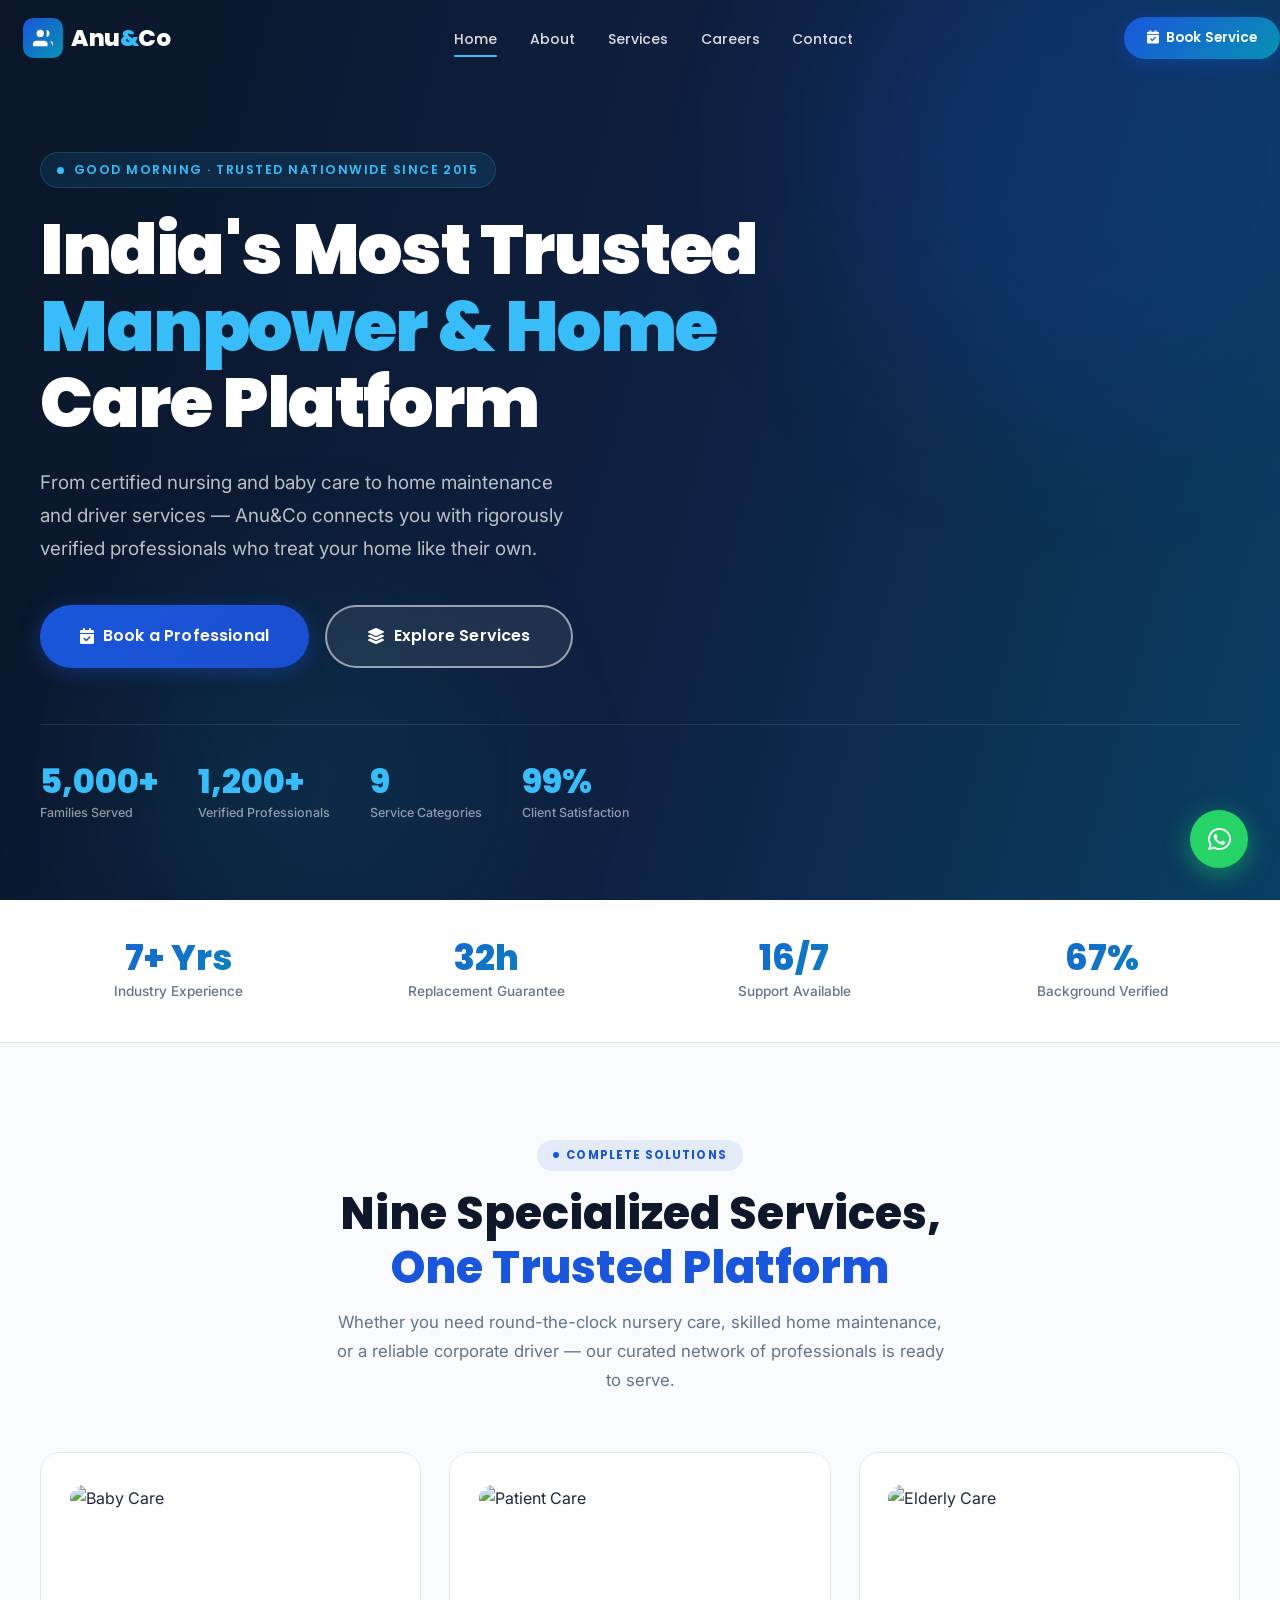
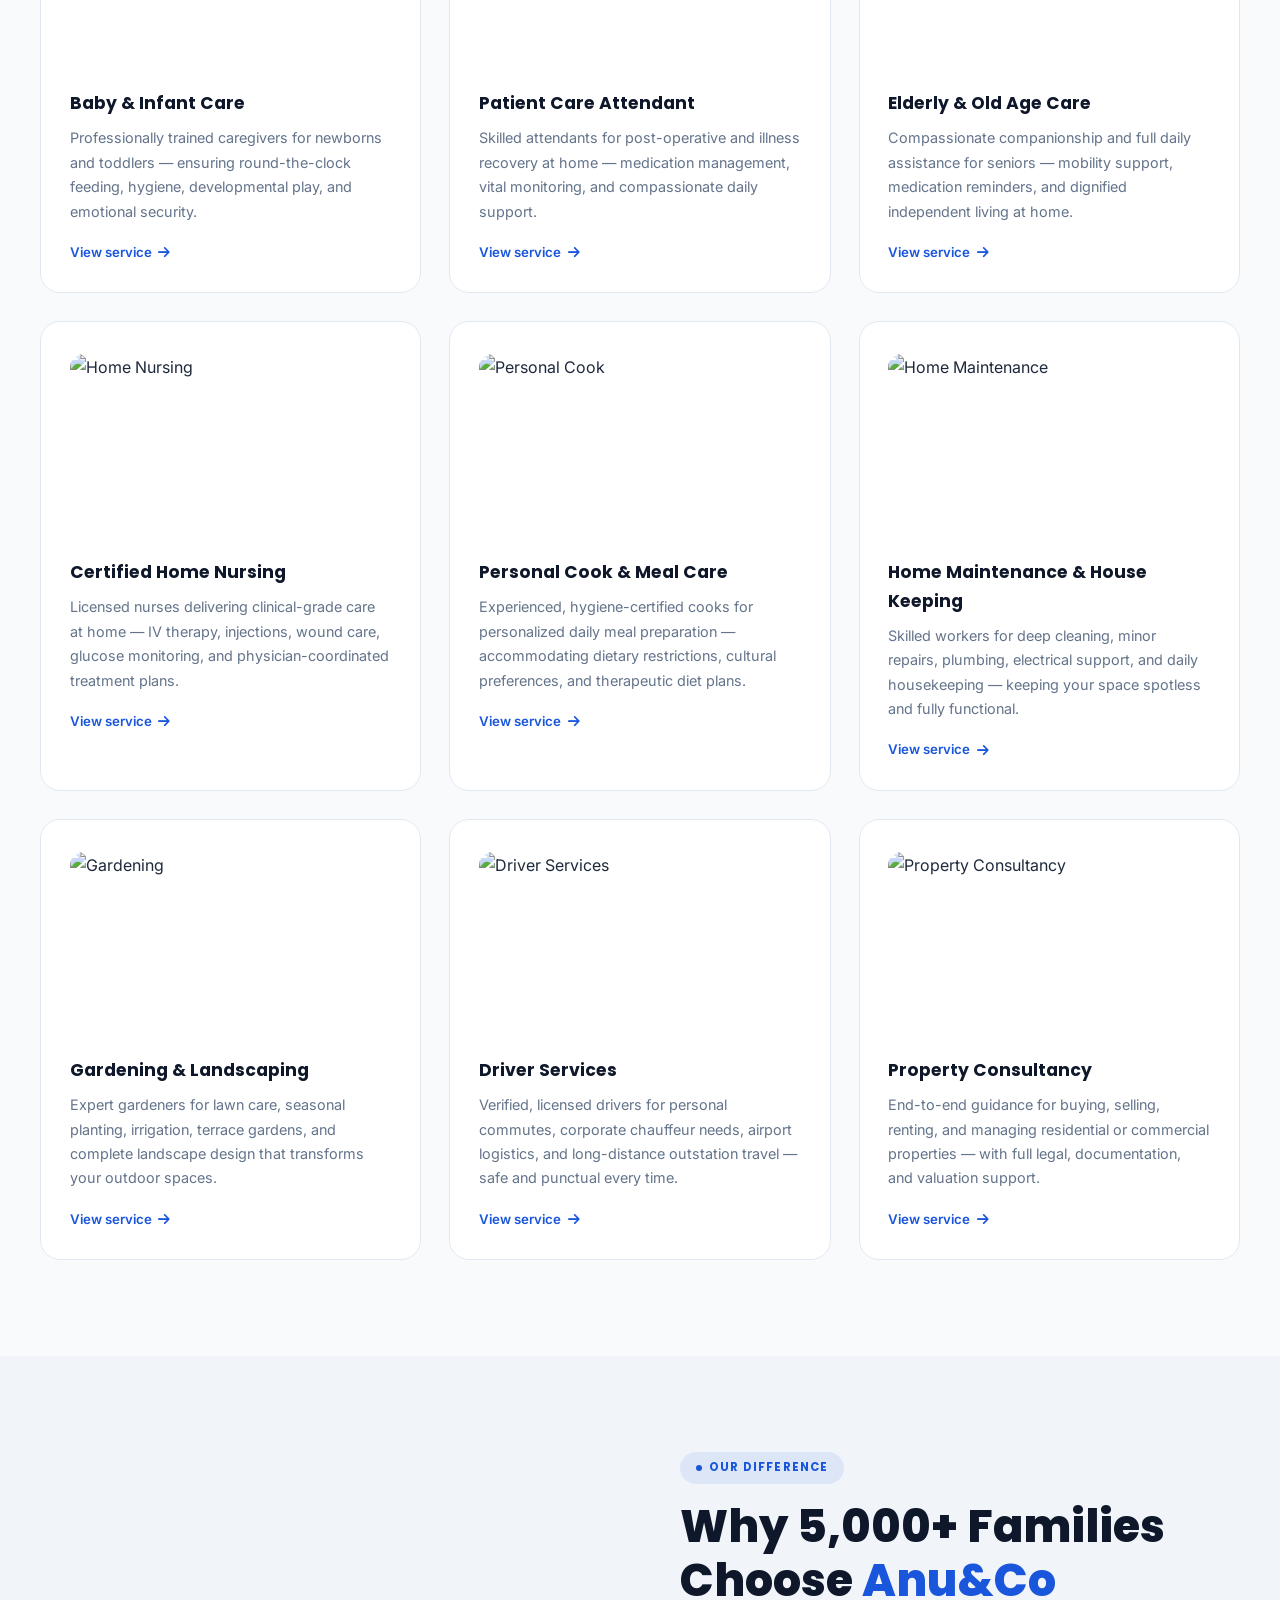
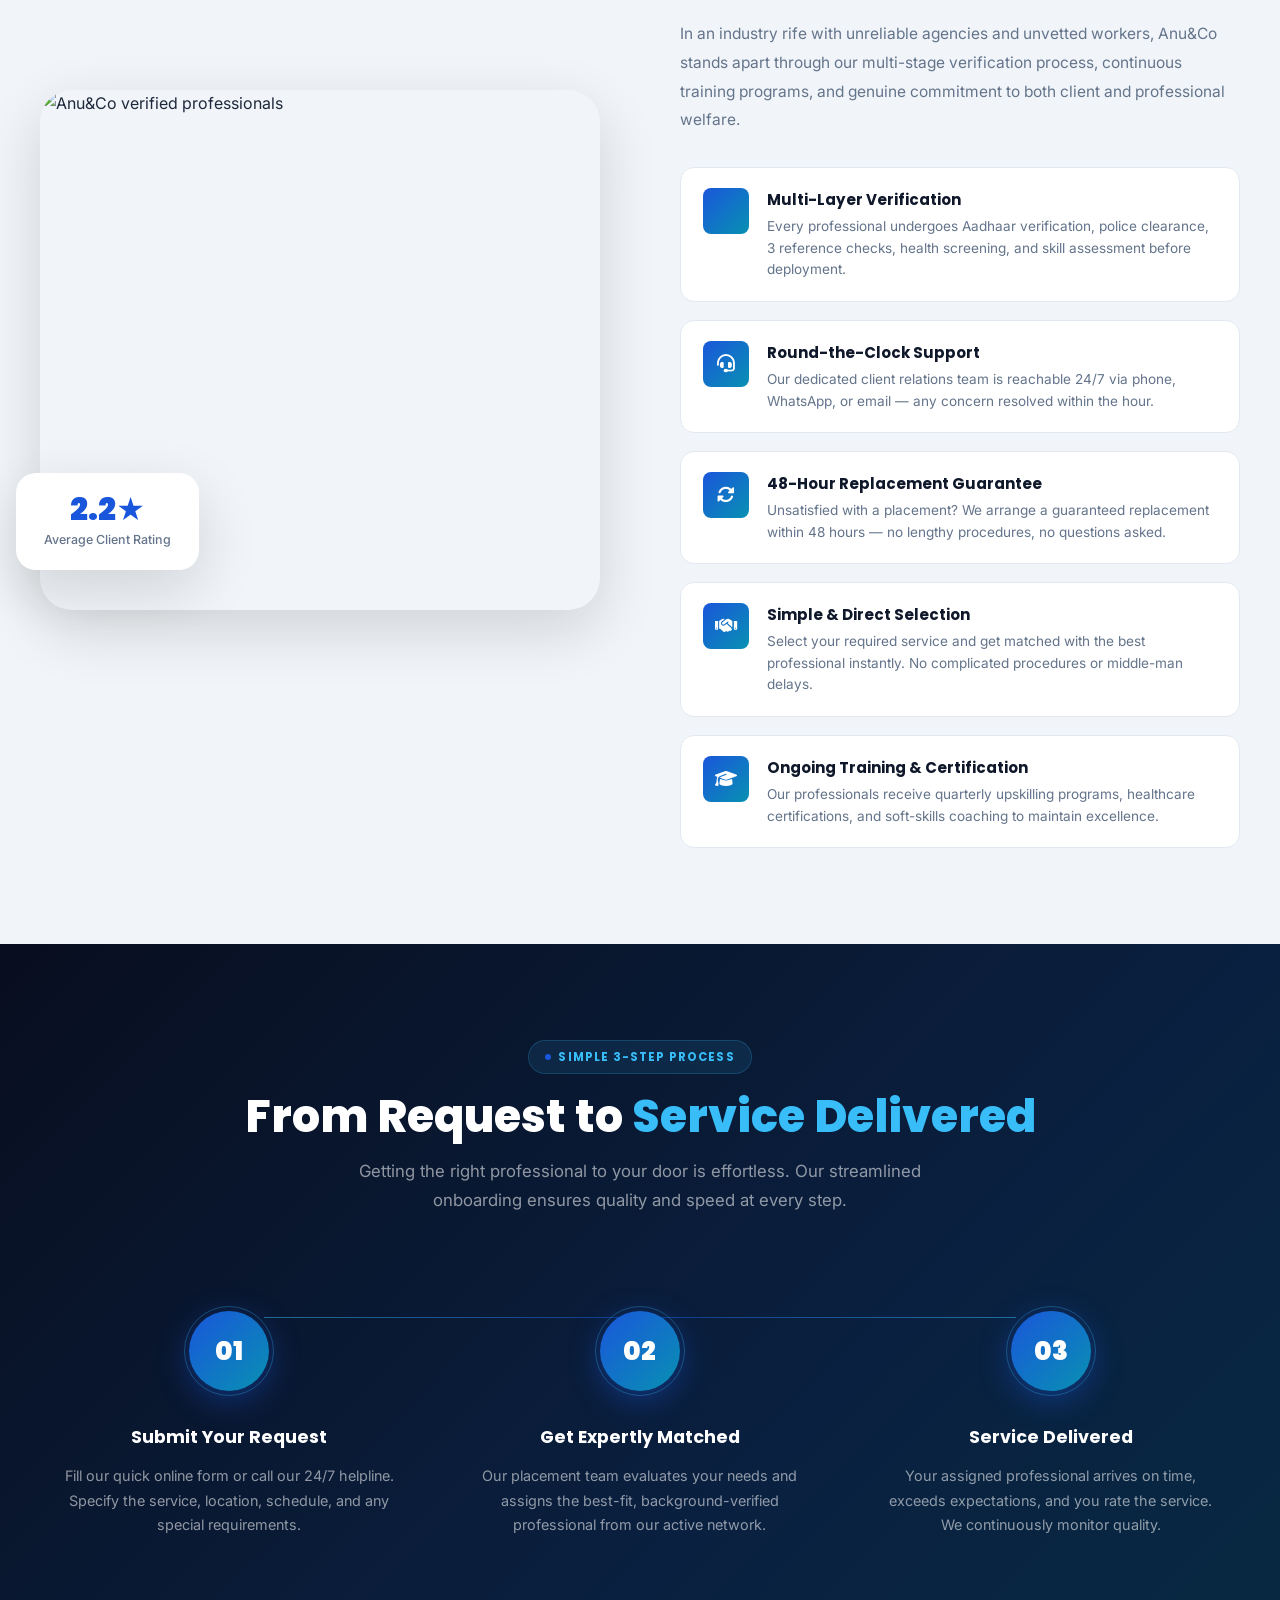
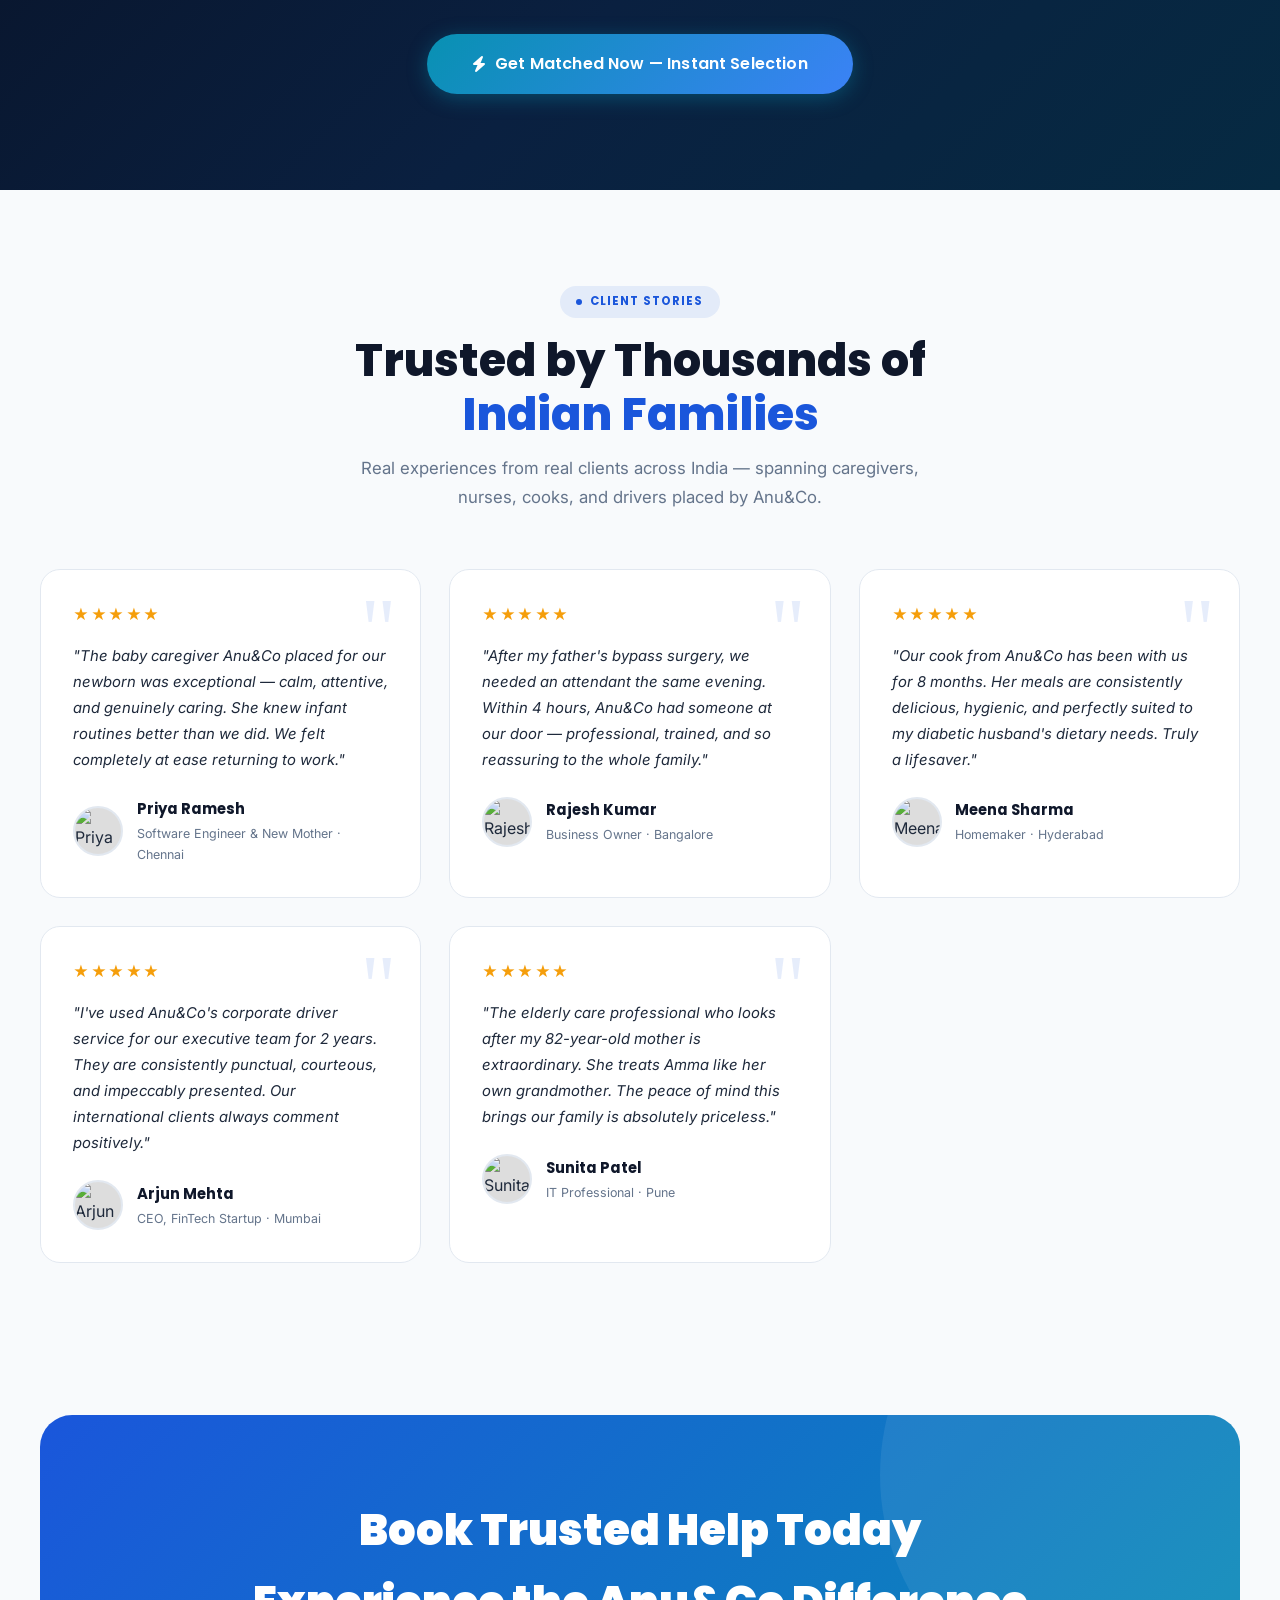
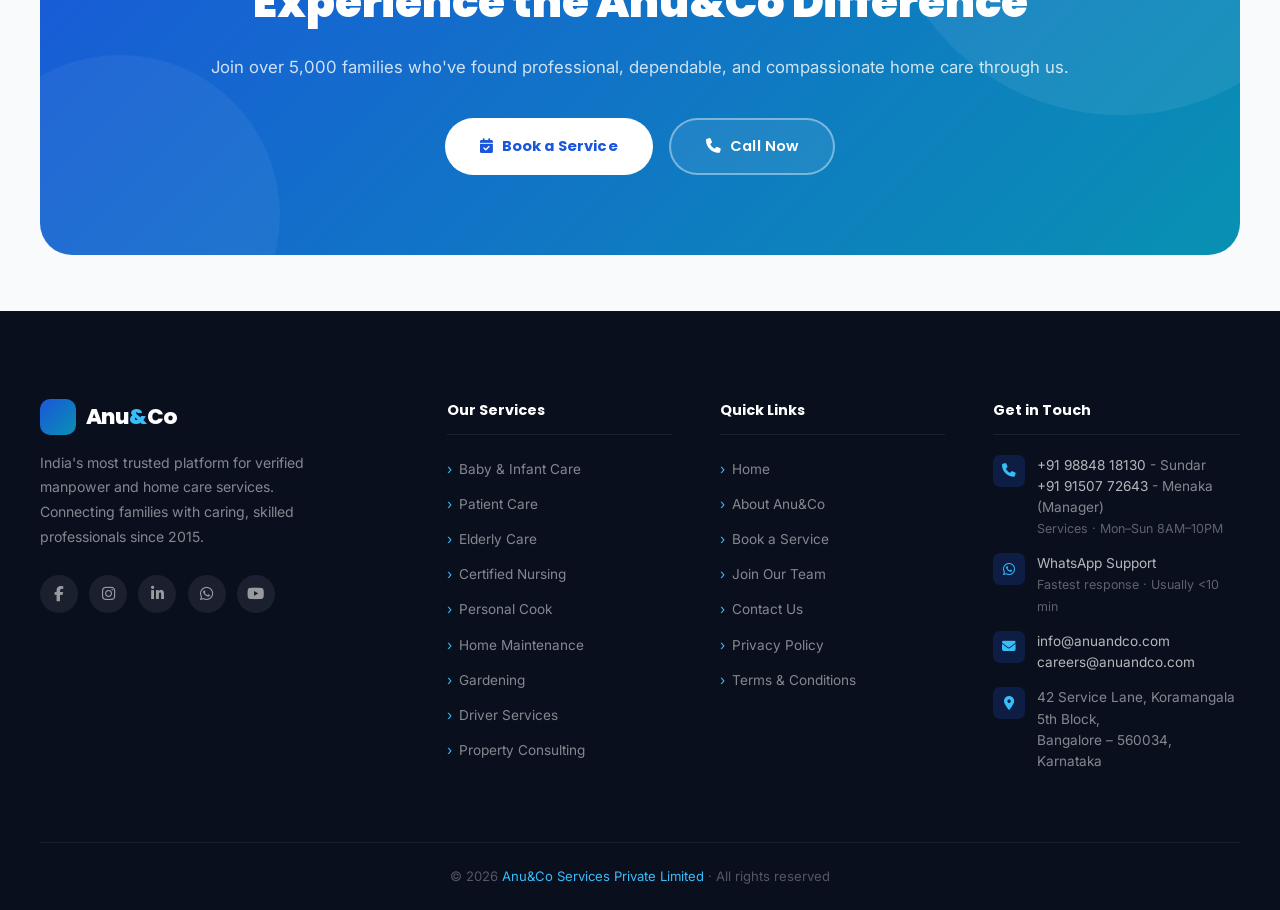
==== commit 03176ae6: "avalothan ponga" ====
--- a/index.html
+++ b/index.html
@@ -16,6 +16,8 @@
 
     <link rel="preconnect" href="https://fonts.googleapis.com">
     <link rel="preconnect" href="https://fonts.gstatic.com" crossorigin>
+    <link rel="dns-prefetch" href="https://unpkg.com">
+    <link rel="dns-prefetch" href="https://cdnjs.cloudflare.com">
     <link rel="stylesheet" href="https://unpkg.com/aos@2.3.4/dist/aos.css">
     <link rel="stylesheet" href="https://cdnjs.cloudflare.com/ajax/libs/font-awesome/6.5.0/css/all.min.css">
     <link rel="stylesheet" href="css/style.css">
@@ -178,8 +180,8 @@
             <div class="services-grid">
 
                 <div class="service-card" data-aos="fade-up" data-aos-delay="0">
-                    <img src="https://media.istockphoto.com/id/1398823554/photo/pediatrician-nurse-taking-care-of-newborn-baby-at-hospital-ward.jpg?s=612x612&w=0&k=20&c=T5r3A_AQ7hsjH4IN4tVe1MzUpJLPP2DpEMO6LbZZ4x8=" alt="Baby Care"
-                        class="service-card-img">
+                    <img src="https://media.istockphoto.com/id/1398823554/photo/pediatrician-nurse-taking-care-of-newborn-baby-at-hospital-ward.jpg?s=612x612&w=0&k=20&c=T5r3A_AQ7hsjH4IN4tVe1MzUpJLPP2DpEMO6LbZZ4x8="
+                        alt="Baby Care" class="service-card-img">
                     <h3>Baby &amp; Infant Care</h3>
                     <p>Professionally trained caregivers for newborns and toddlers — ensuring round-the-clock feeding,
                         hygiene, developmental play, and emotional security.</p>
@@ -238,8 +240,8 @@
                 </div>
 
                 <div class="service-card" data-aos="fade-up" data-aos-delay="360">
-                    <img src="https://media.istockphoto.com/id/2207150736/photo/professional-gardener-trimming-hedge.jpg?s=612x612&w=0&k=20&c=SYxqzDJ5z4916O4ndr20UQQiA1LX8sTRdBAIPumQ0oE=" alt="Gardening"
-                        class="service-card-img">
+                    <img src="https://media.istockphoto.com/id/2207150736/photo/professional-gardener-trimming-hedge.jpg?s=612x612&w=0&k=20&c=SYxqzDJ5z4916O4ndr20UQQiA1LX8sTRdBAIPumQ0oE="
+                        alt="Gardening" class="service-card-img">
                     <h3>Gardening &amp; Landscaping</h3>
                     <p>Expert gardeners for lawn care, seasonal planting, irrigation, terrace gardens, and complete
                         landscape design that transforms your outdoor spaces.</p>
@@ -259,7 +261,7 @@
 
                 <div class="service-card" data-aos="fade-up" data-aos-delay="480">
                     <img src="https://images.unsplash.com/photo-1560518883-ce09059eeffa?w=500&q=80"
-                        alt="Property Consultancy" class="service-card-img">
+                        alt="Property Consultancy" class="service-card-img" loading="lazy">
                     <h3>Property Consultancy</h3>
                     <p>End-to-end guidance for buying, selling, renting, and managing residential or commercial
                         properties — with full legal, documentation, and valuation support.</p>
@@ -321,16 +323,17 @@
                             <div class="feat-icon"><i class="fa-solid fa-rotate"></i></div>
                             <div>
                                 <h4>48-Hour Replacement Guarantee</h4>
-                                <p>Unsatisfied with a placement? We arrange a free replacement within 48 hours — no
+                                <p>Unsatisfied with a placement? We arrange a guaranteed replacement within 48 hours —
+                                    no
                                     lengthy procedures, no questions asked.</p>
                             </div>
                         </div>
                         <div class="feat-item">
-                            <div class="feat-icon"><i class="fa-solid fa-indian-rupee-sign"></i></div>
+                            <div class="feat-icon"><i class="fa-solid fa-handshake"></i></div>
                             <div>
-                                <h4>Transparent, Affordable Pricing</h4>
-                                <p>No hidden fees, no commission surprises. Our clear pricing model makes quality
-                                    professional help accessible to every household.</p>
+                                <h4>Simple & Direct Selection</h4>
+                                <p>Select your required service and get matched with the best professional instantly. No
+                                    complicated procedures or middle-man delays.</p>
                             </div>
                         </div>
                         <div class="feat-item">
@@ -386,7 +389,7 @@
             <div data-aos="fade-up" data-aos-delay="200" style="margin-top:3.5rem">
                 <a href="booking.html" class="btn btn-accent"
                     style="font-size:1rem;padding:1.05rem 2.8rem;display:inline-flex">
-                    <i class="fa-solid fa-bolt"></i> Get Matched Now — It's Free
+                    <i class="fa-solid fa-bolt"></i> Get Matched Now — Instant Selection
                 </a>
             </div>
         </div>
@@ -582,8 +585,8 @@
                     <div class="fc-contact-item">
                         <div class="fc-icon"><i class="fa-solid fa-phone"></i></div>
                         <p>
+                            <a href="tel:+919884818130">+91 98848 18130</a> - Sundar<br>
                             <a href="tel:+919150772643">+91 91507 72643</a> - Menaka (Manager)<br>
-                            <a href="tel:+919884818130">+91 98848 18130</a> - Sundar<br>
                             <span style="font-size:.78rem;color:rgba(255,255,255,.35)">Services · Mon–Sun
                                 8AM–10PM</span>
                         </p>
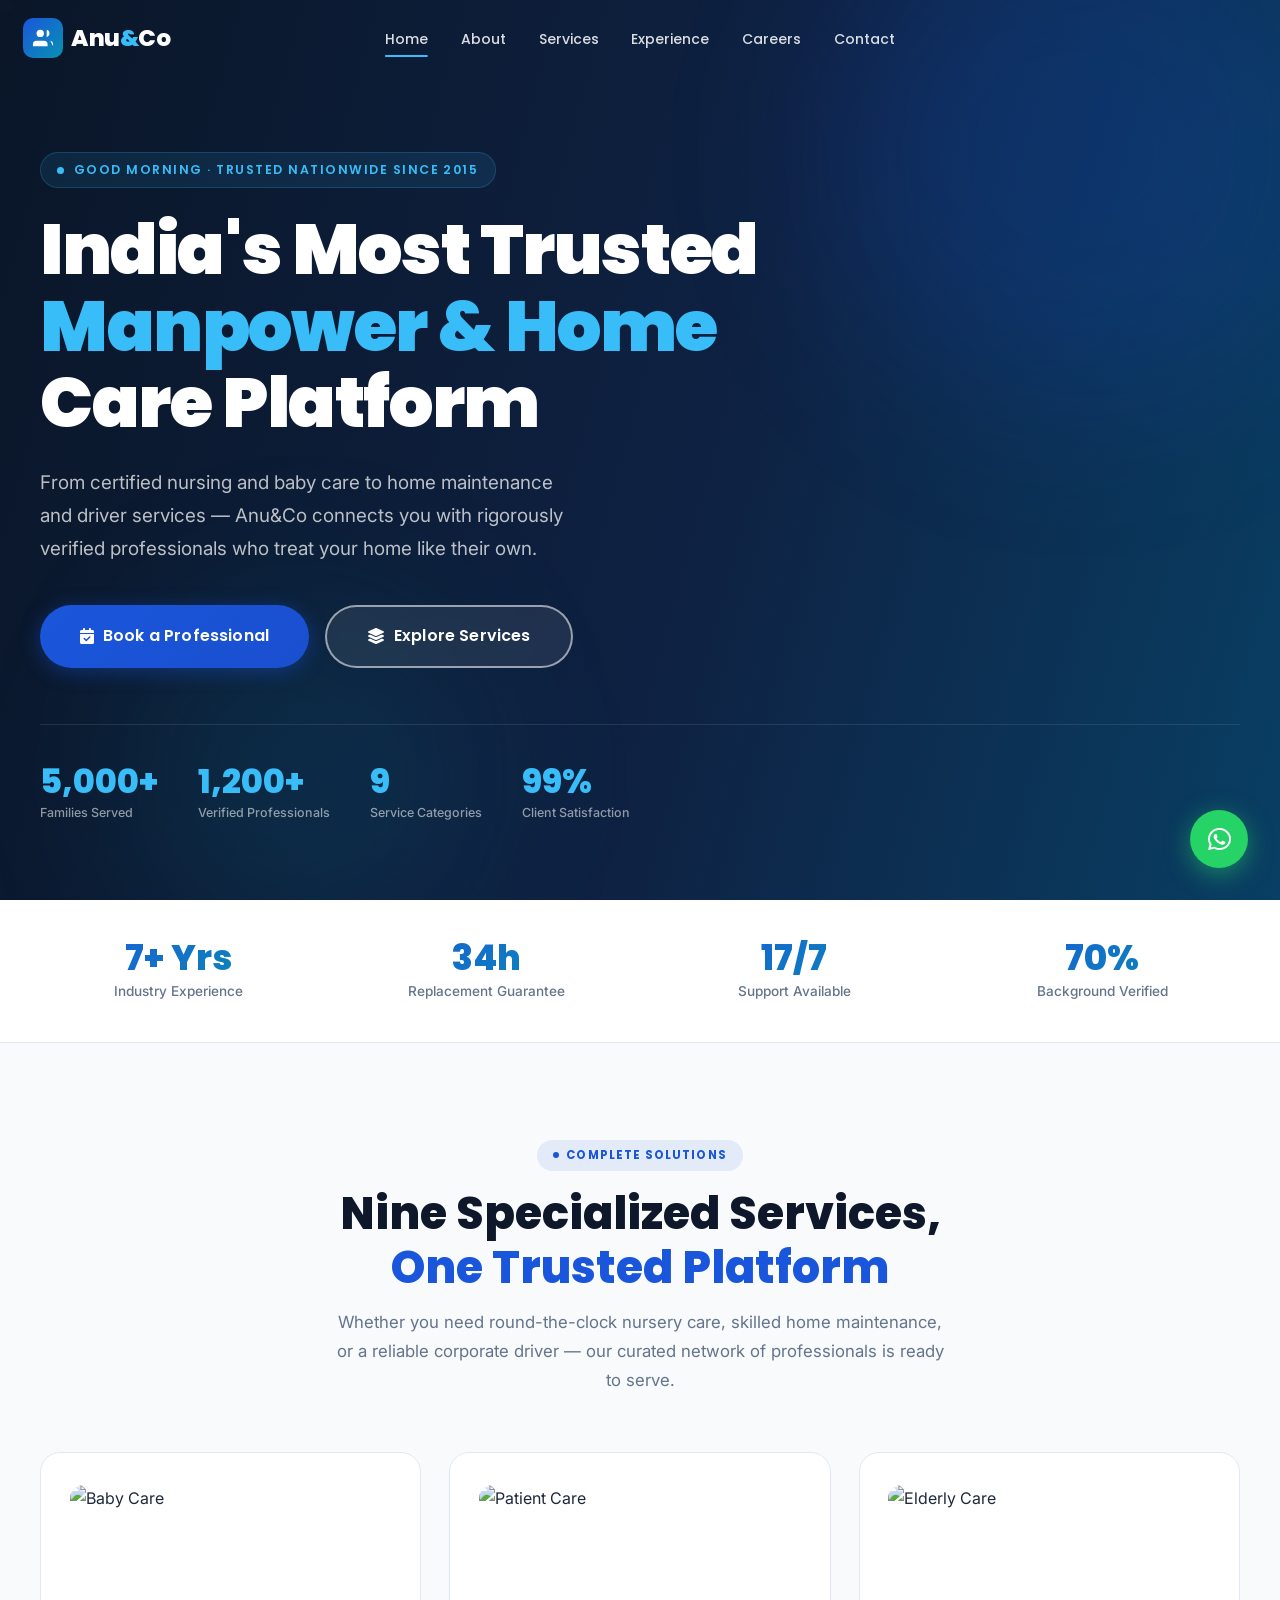
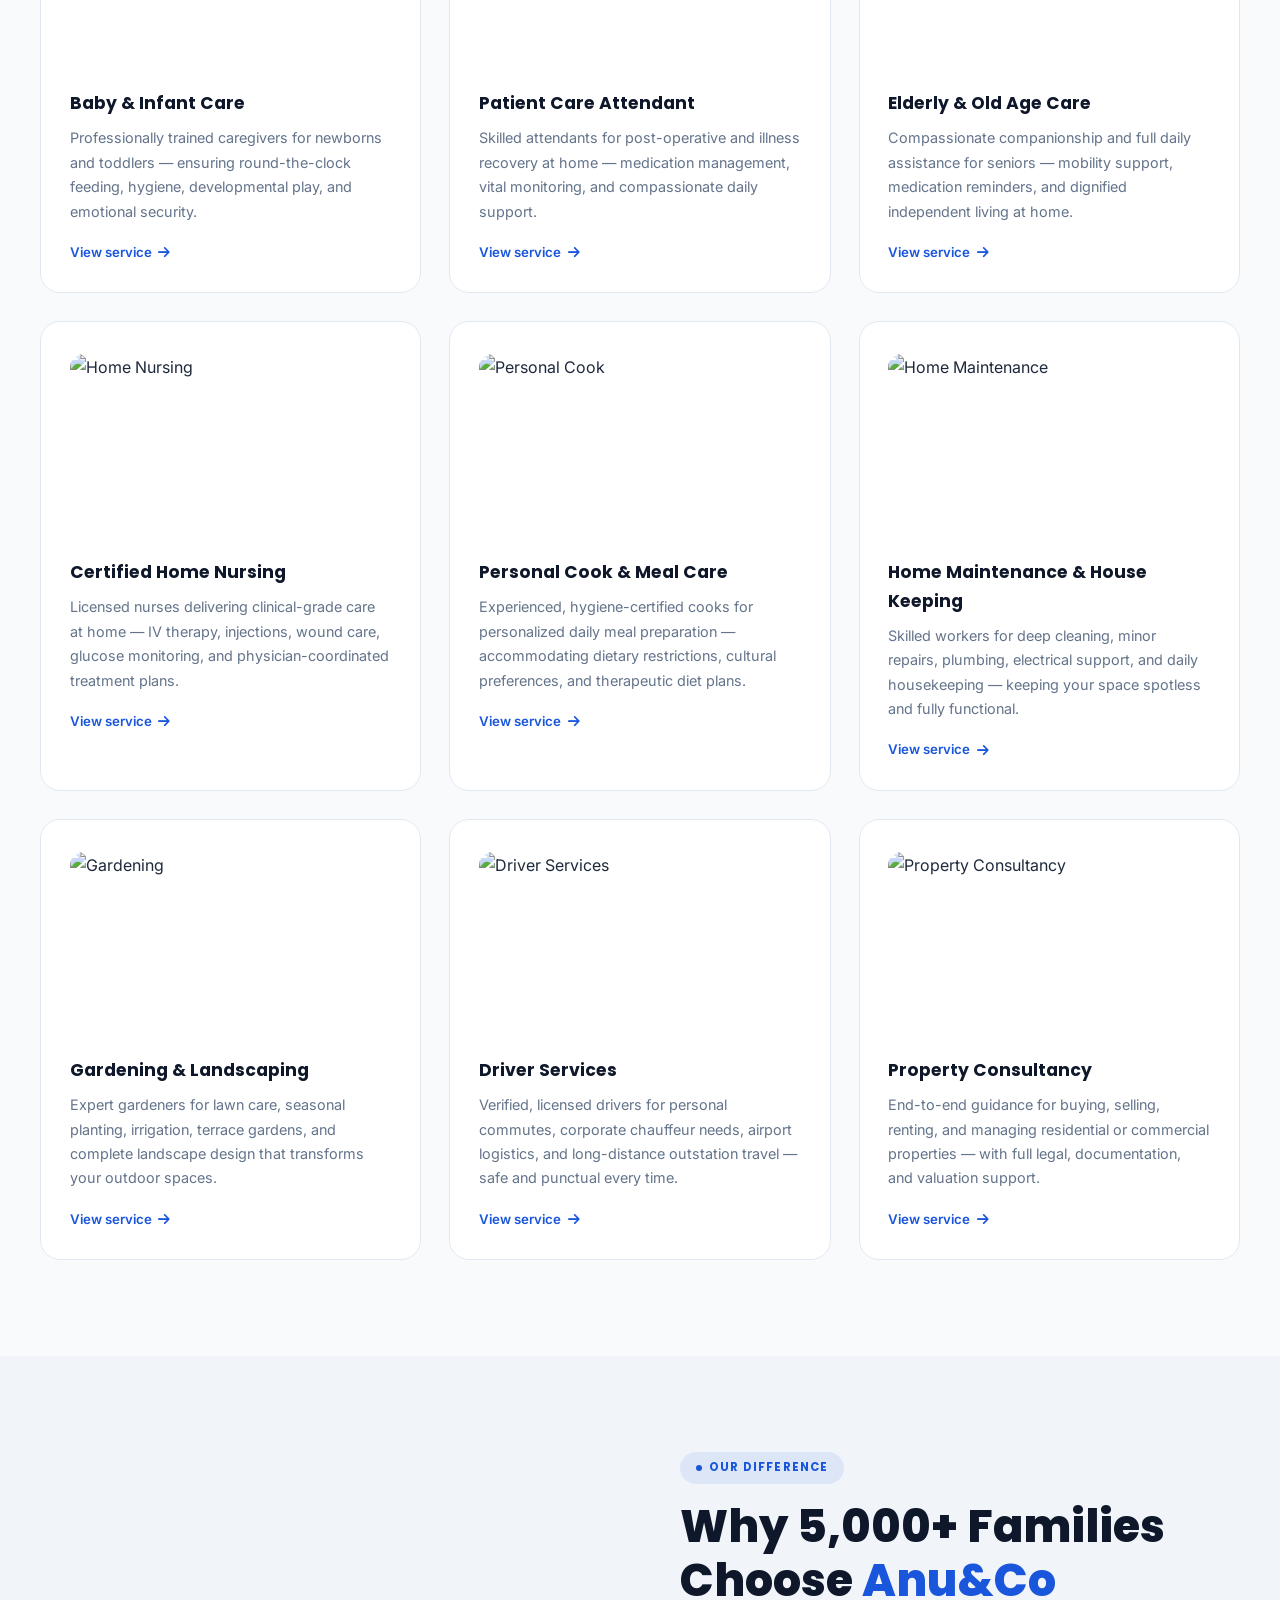
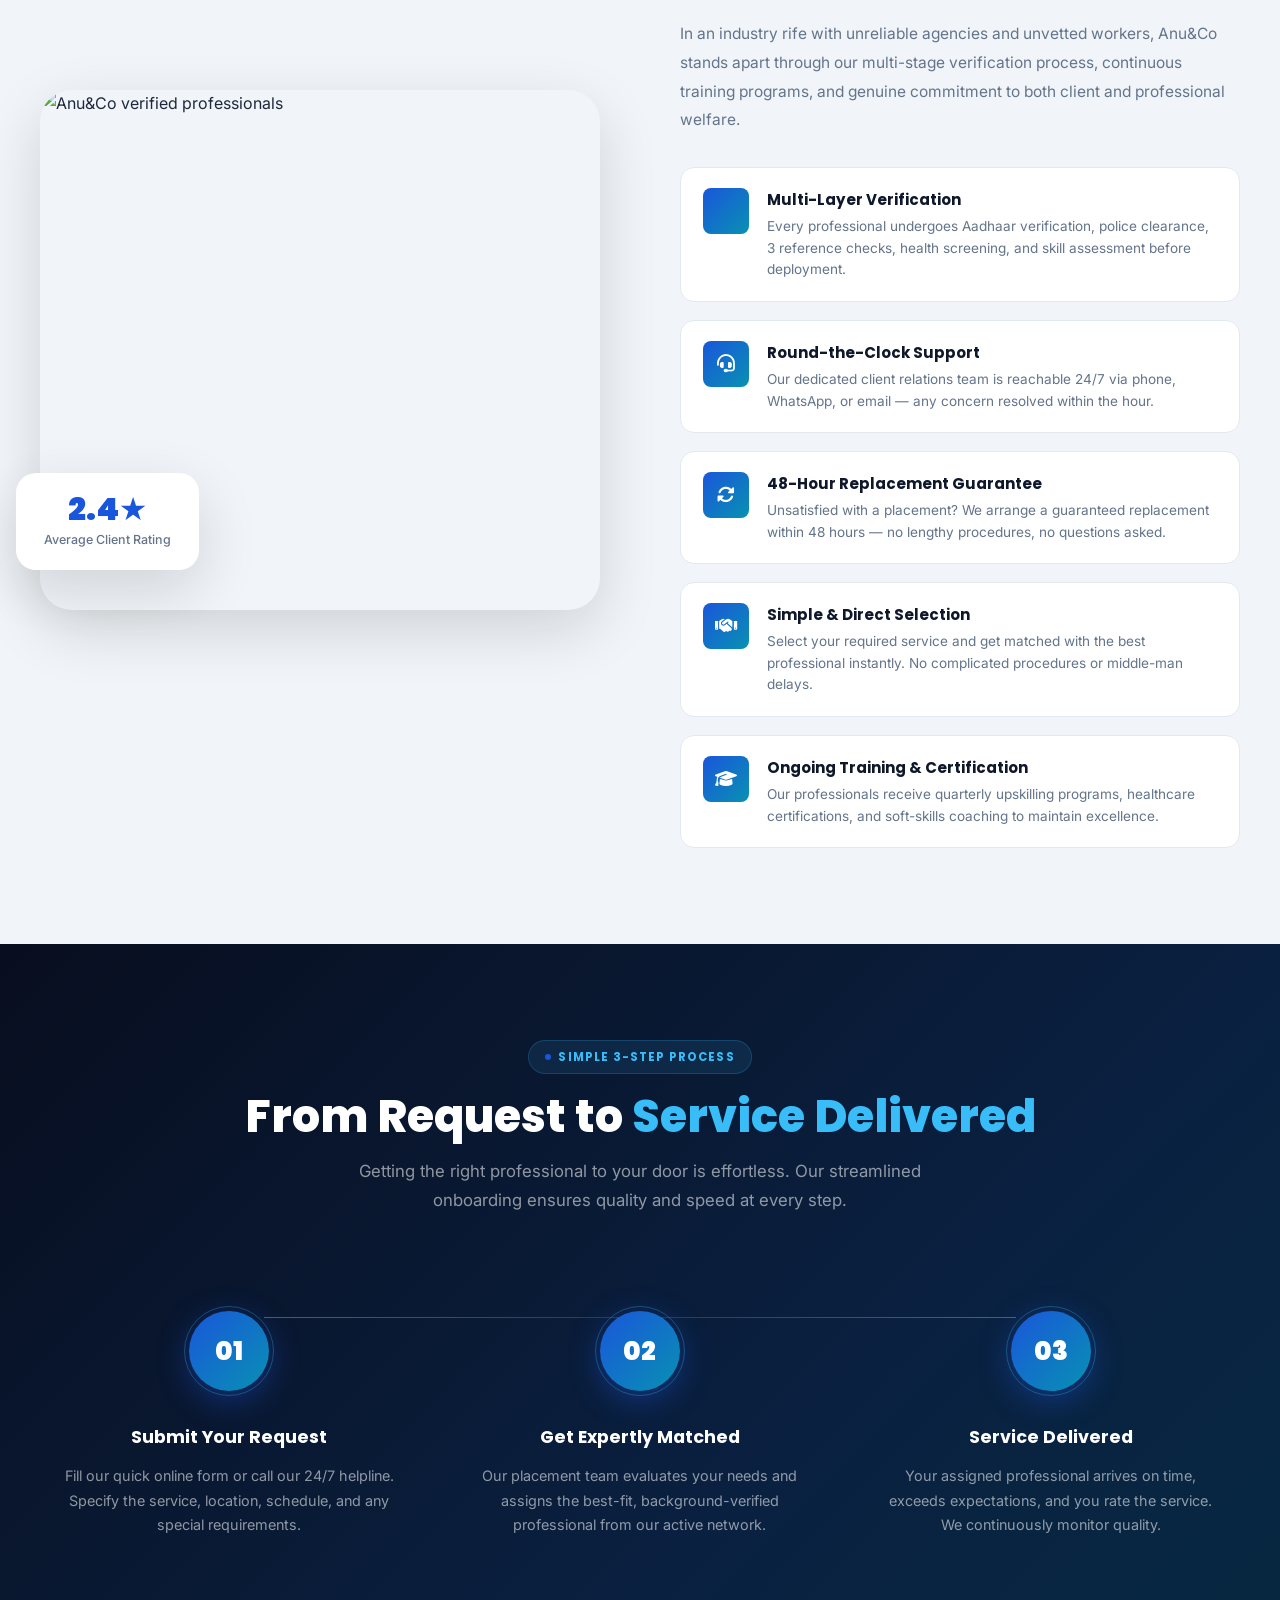
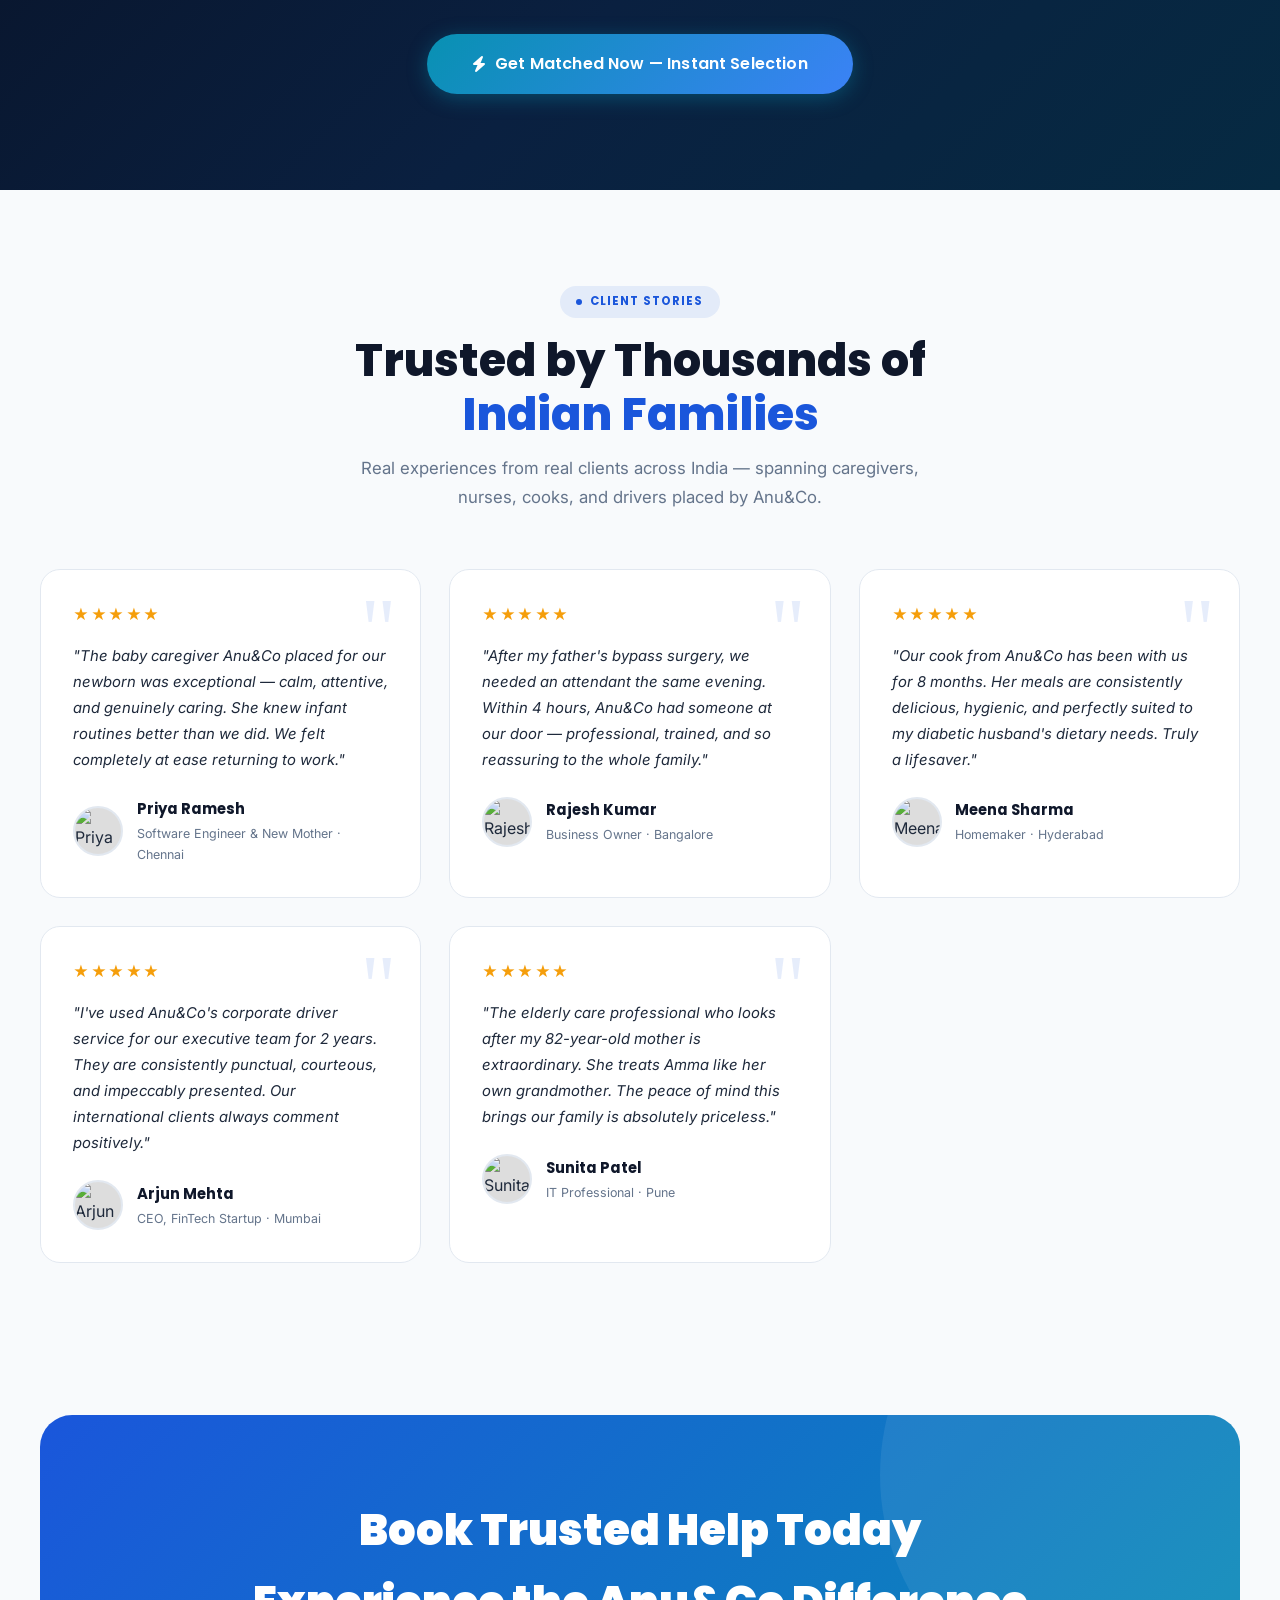
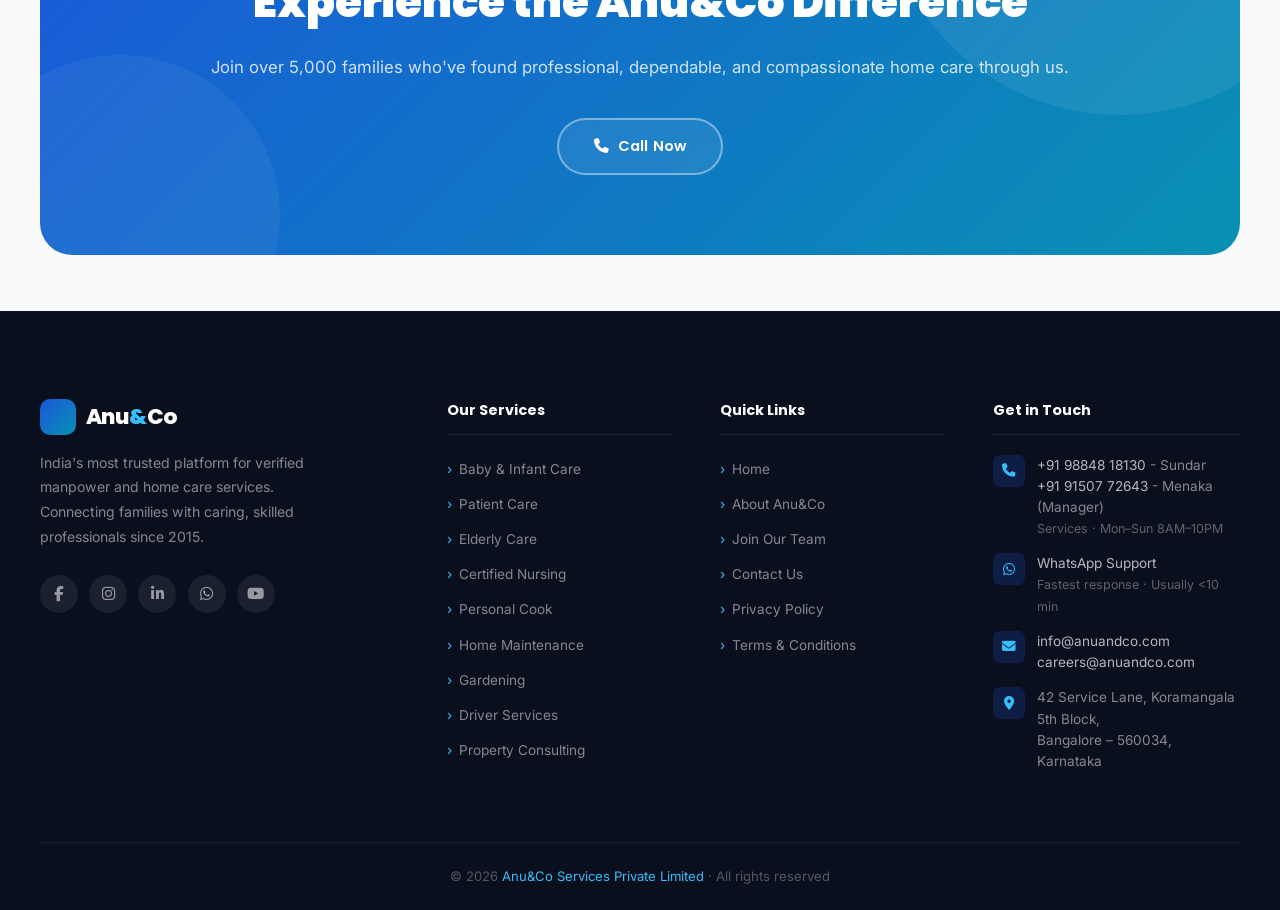
==== commit b464f072: "Update images in services.html and save local changes" ====
--- a/index.html
+++ b/index.html
@@ -48,12 +48,12 @@
                 <li><a href="index.html" class="active">Home</a></li>
                 <li><a href="about.html">About</a></li>
                 <li><a href="services.html">Services</a></li>
+                <li><a href="experience.html">Experience</a></li>
                 <li><a href="careers.html">Careers</a></li>
                 <li><a href="contact.html">Contact</a></li>
             </ul>
 
-            <div class="navbar-cta"><a href="booking.html" class="btn-nav"><i class="fa-solid fa-calendar-check"></i>
-                    Book Service</a></div>
+
 
             <div class="hamburger" id="hamburger">
                 <span></span><span></span><span></span>
@@ -68,11 +68,11 @@
             Us</a>
         <a href="services.html"><i class="fa-solid fa-briefcase-medical" style="color:var(--primary);width:18px"></i>
             Services</a>
+        <a href="experience.html"><i class="fa-solid fa-star" style="color:var(--primary);width:18px"></i>
+            Experience</a>
         <a href="careers.html"><i class="fa-solid fa-user-tie" style="color:var(--primary);width:18px"></i> Careers</a>
         <a href="contact.html"><i class="fa-solid fa-phone" style="color:var(--primary);width:18px"></i> Contact</a>
-        <a href="booking.html" class="m-btn btn btn-primary" style="margin-top:1rem;justify-content:center">
-            <i class="fa-solid fa-calendar-check"></i> Book a Service
-        </a>
+
     </div>
 
     <!-- ════════════════════════════════════════════════
@@ -81,7 +81,7 @@
     <section class="hero" id="home">
         <div class="hero-bg">
             <img src="https://images.unsplash.com/photo-1573497019940-1c28c88b4f3e?w=1920&q=85&auto=format&fit=crop&crop=center"
-                alt="Professional team" loading="eager" fetchpriority="high">
+                alt="Professional team" loading="eager" fetchpriority="high" decoding="async">
         </div>
         <div class="hero-overlay"></div>
         <div class="hero-orb hero-orb-1"></div>
@@ -181,7 +181,7 @@
 
                 <div class="service-card" data-aos="fade-up" data-aos-delay="0">
                     <img src="https://media.istockphoto.com/id/1398823554/photo/pediatrician-nurse-taking-care-of-newborn-baby-at-hospital-ward.jpg?s=612x612&w=0&k=20&c=T5r3A_AQ7hsjH4IN4tVe1MzUpJLPP2DpEMO6LbZZ4x8="
-                        alt="Baby Care" class="service-card-img">
+                        alt="Baby Care" class="service-card-img" loading="lazy" decoding="async">
                     <h3>Baby &amp; Infant Care</h3>
                     <p>Professionally trained caregivers for newborns and toddlers — ensuring round-the-clock feeding,
                         hygiene, developmental play, and emotional security.</p>
@@ -191,7 +191,7 @@
 
                 <div class="service-card" data-aos="fade-up" data-aos-delay="60">
                     <img src="https://media.istockphoto.com/id/1719538017/photo/home-care-healthcare-professional-hugging-senior-patient.jpg?s=612x612&w=0&k=20&c=DTQwVD1DTH0CMQ78aox8-cVKg8Nl-wCkSwY-S072M4E="
-                        alt="Patient Care" class="service-card-img">
+                        alt="Patient Care" class="service-card-img" loading="lazy" decoding="async">
                     <h3>Patient Care Attendant</h3>
                     <p>Skilled attendants for post-operative and illness recovery at home — medication management, vital
                         monitoring, and compassionate daily support.</p>
@@ -201,7 +201,7 @@
 
                 <div class="service-card" data-aos="fade-up" data-aos-delay="120">
                     <img src="https://media.istockphoto.com/id/1315315044/photo/shot-of-a-young-nurse-pushing-a-senior-woman-in-a-wheelchair-in-a-retirement-home.jpg?s=612x612&w=0&k=20&c=fCqD0E4yJiLtPOD0S0EbyKHVl2_-ie5V52m1A_yFJ5o="
-                        alt="Elderly Care" class="service-card-img">
+                        alt="Elderly Care" class="service-card-img" loading="lazy" decoding="async">
                     <h3>Elderly &amp; Old Age Care</h3>
                     <p>Compassionate companionship and full daily assistance for seniors — mobility support, medication
                         reminders, and dignified independent living at home.</p>
@@ -211,7 +211,7 @@
 
                 <div class="service-card" data-aos="fade-up" data-aos-delay="180">
                     <img src="https://images.unsplash.com/photo-1532938911079-1b06ac7ceec7?w=500&q=80"
-                        alt="Home Nursing" class="service-card-img">
+                        alt="Home Nursing" class="service-card-img" loading="lazy" decoding="async">
                     <h3>Certified Home Nursing</h3>
                     <p>Licensed nurses delivering clinical-grade care at home — IV therapy, injections, wound care,
                         glucose monitoring, and physician-coordinated treatment plans.</p>
@@ -221,7 +221,7 @@
 
                 <div class="service-card" data-aos="fade-up" data-aos-delay="240">
                     <img src="https://images.unsplash.com/photo-1556910103-1c02745aae4d?w=500&q=80" alt="Personal Cook"
-                        class="service-card-img">
+                        class="service-card-img" loading="lazy" decoding="async">
                     <h3>Personal Cook &amp; Meal Care</h3>
                     <p>Experienced, hygiene-certified cooks for personalized daily meal preparation — accommodating
                         dietary restrictions, cultural preferences, and therapeutic diet plans.</p>
@@ -231,7 +231,7 @@
 
                 <div class="service-card" data-aos="fade-up" data-aos-delay="300">
                     <img src="https://img.freepik.com/premium-photo/happy-housework-house-keeping-service-female-singing-cleaning-dust-house-cleaning-agency-small-business-professional-equipment-cleaning-old-home_1137986-1730.jpg"
-                        alt="Home Maintenance" class="service-card-img">
+                        alt="Home Maintenance" class="service-card-img" loading="lazy" decoding="async">
                     <h3>Home Maintenance &amp; House Keeping</h3>
                     <p>Skilled workers for deep cleaning, minor repairs, plumbing, electrical support, and daily
                         housekeeping — keeping your space spotless and fully functional.</p>
@@ -241,7 +241,7 @@
 
                 <div class="service-card" data-aos="fade-up" data-aos-delay="360">
                     <img src="https://media.istockphoto.com/id/2207150736/photo/professional-gardener-trimming-hedge.jpg?s=612x612&w=0&k=20&c=SYxqzDJ5z4916O4ndr20UQQiA1LX8sTRdBAIPumQ0oE="
-                        alt="Gardening" class="service-card-img">
+                        alt="Gardening" class="service-card-img" loading="lazy" decoding="async">
                     <h3>Gardening &amp; Landscaping</h3>
                     <p>Expert gardeners for lawn care, seasonal planting, irrigation, terrace gardens, and complete
                         landscape design that transforms your outdoor spaces.</p>
@@ -251,7 +251,7 @@
 
                 <div class="service-card" data-aos="fade-up" data-aos-delay="420">
                     <img src="https://img.freepik.com/premium-photo/african-delivery-man-thumbs-up-boxes-car-portrait-smile-job-supply-chain-person-courier-driver-with-hand-sign-emoji-symbol-good-service-choice-transportation_590464-353046.jpg?semt=ais_incoming&w=740&q=80"
-                        alt="Driver Services" class="service-card-img">
+                        alt="Driver Services" class="service-card-img" loading="lazy" decoding="async">
                     <h3>Driver Services</h3>
                     <p>Verified, licensed drivers for personal commutes, corporate chauffeur needs, airport logistics,
                         and long-distance outstation travel — safe and punctual every time.</p>
@@ -261,7 +261,7 @@
 
                 <div class="service-card" data-aos="fade-up" data-aos-delay="480">
                     <img src="https://images.unsplash.com/photo-1560518883-ce09059eeffa?w=500&q=80"
-                        alt="Property Consultancy" class="service-card-img" loading="lazy">
+                        alt="Property Consultancy" class="service-card-img" loading="lazy" decoding="async">
                     <h3>Property Consultancy</h3>
                     <p>End-to-end guidance for buying, selling, renting, and managing residential or commercial
                         properties — with full legal, documentation, and valuation support.</p>
@@ -284,7 +284,7 @@
                 <div data-aos="fade-right">
                     <div class="split-img">
                         <img src="https://images.unsplash.com/photo-1521737711867-e3b97375f902?w=900&q=85&auto=format&fit=crop"
-                            alt="Anu&Co verified professionals" loading="lazy">
+                            alt="Anu&Co verified professionals" loading="lazy" decoding="async">
                     </div>
                     <div class="split-img-badge" style="right:auto;left:-1.5rem;bottom:2.5rem">
                         <div class="b-num" data-target="4.9" data-suffix="★" data-decimals="1">0★</div>
@@ -508,9 +508,7 @@
                 <p>Join over 5,000 families who've found professional, dependable, and compassionate home care through
                     us.</p>
                 <div class="btn-group">
-                    <a href="booking.html" class="btn-white btn">
-                        <i class="fa-solid fa-calendar-check"></i> Book a Service
-                    </a>
+
                     <a href="tel:+919884818130" class="btn btn-outline" style="border-color:rgba(255,255,255,.4)">
                         <i class="fa-solid fa-phone"></i> Call Now
                     </a>
@@ -572,7 +570,7 @@
                     <ul>
                         <li><a href="index.html">Home</a></li>
                         <li><a href="about.html">About Anu&amp;Co</a></li>
-                        <li><a href="booking.html">Book a Service</a></li>
+
                         <li><a href="careers.html">Join Our Team</a></li>
                         <li><a href="contact.html">Contact Us</a></li>
                         <li><a href="#">Privacy Policy</a></li>
--- a/css/style.css
+++ b/css/style.css
@@ -389,6 +389,9 @@
     display: flex;
     align-items: center;
     gap: .15rem;
+    position: absolute;
+    left: 50%;
+    transform: translateX(-50%);
 }
 
 .navbar-nav a {
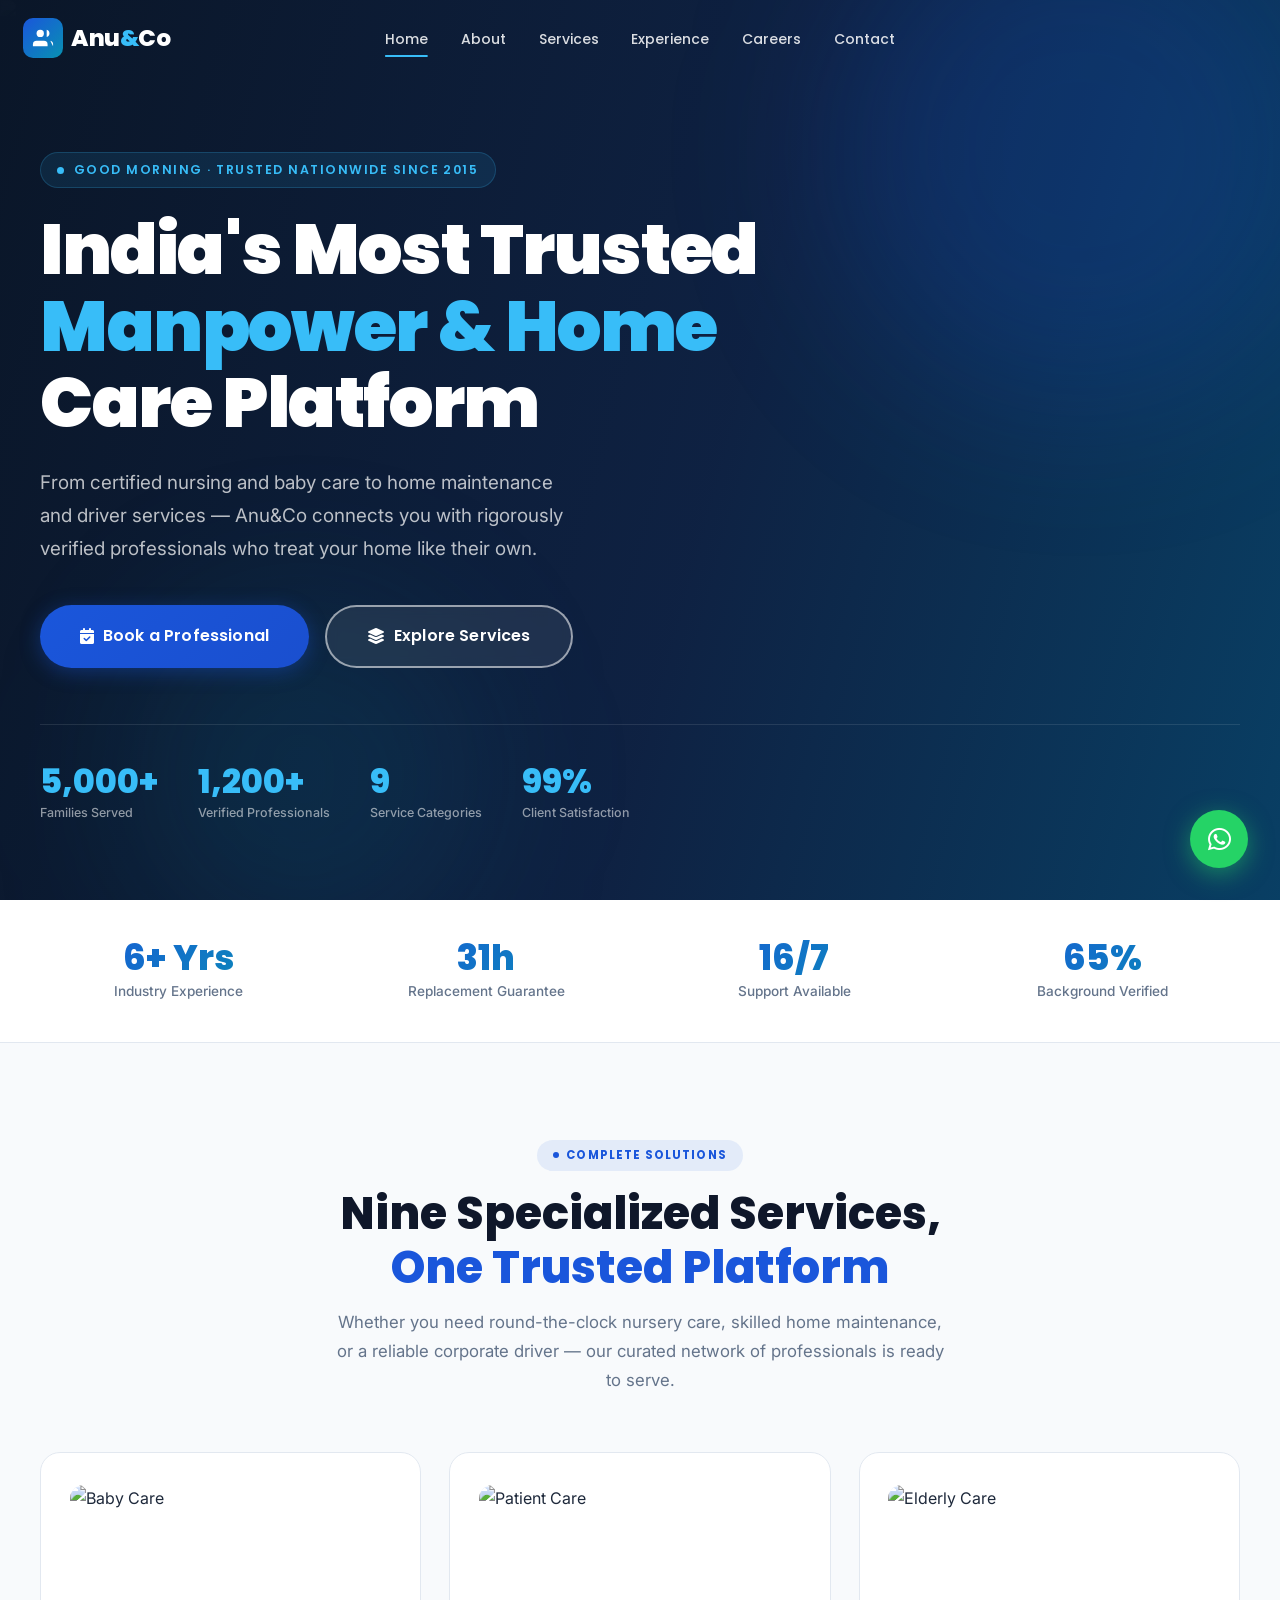
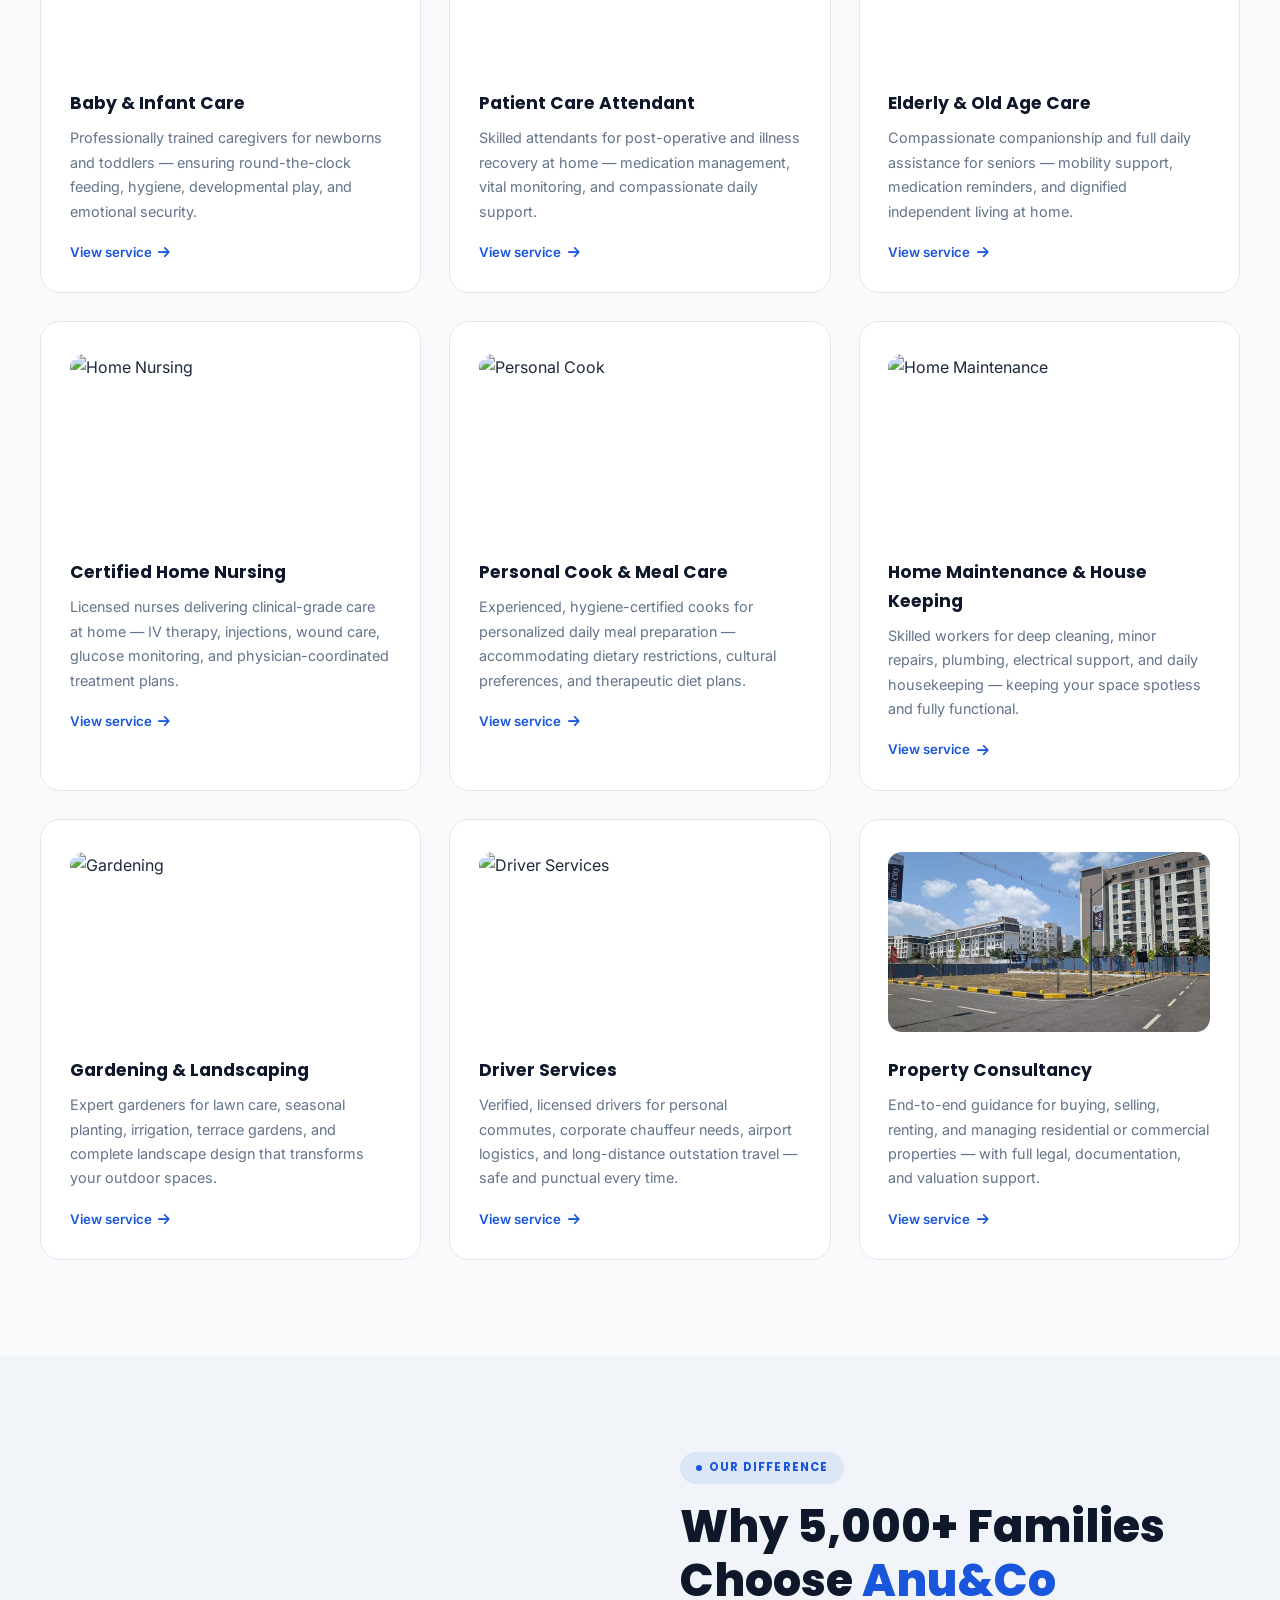
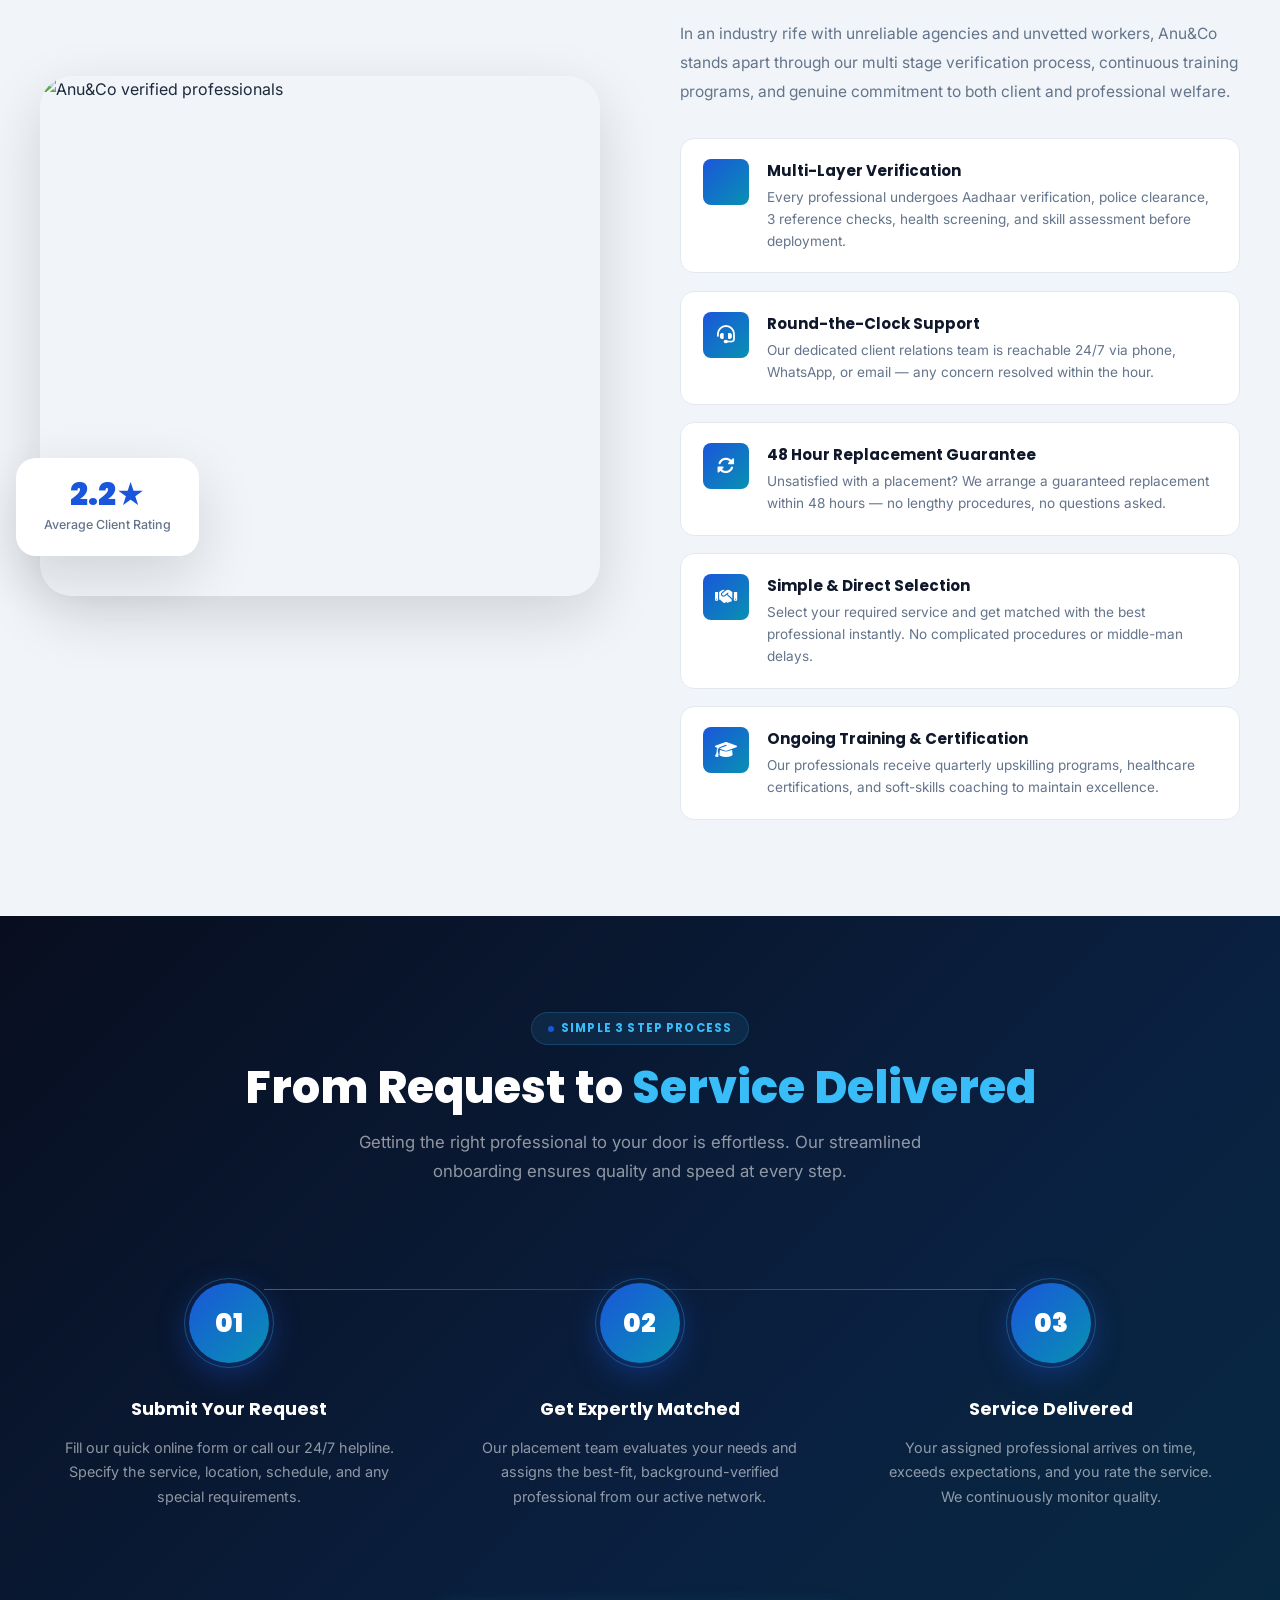
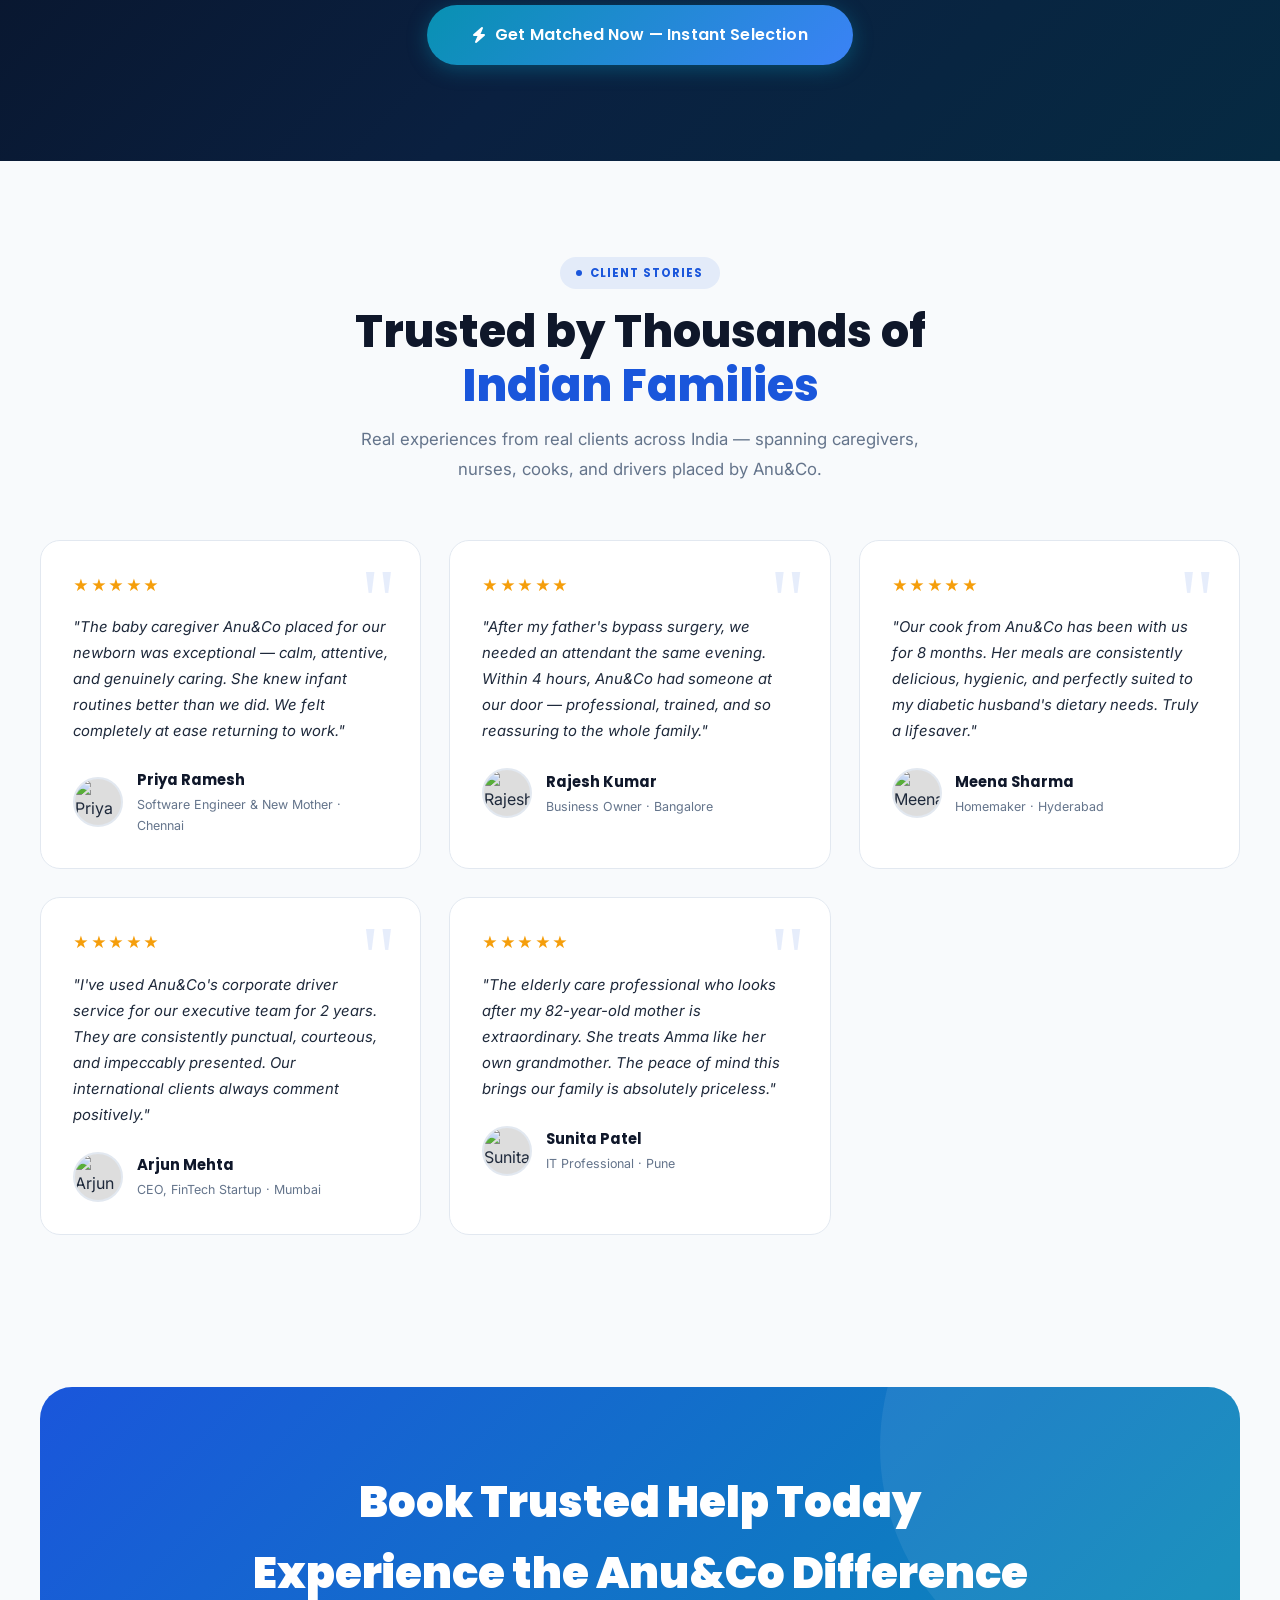
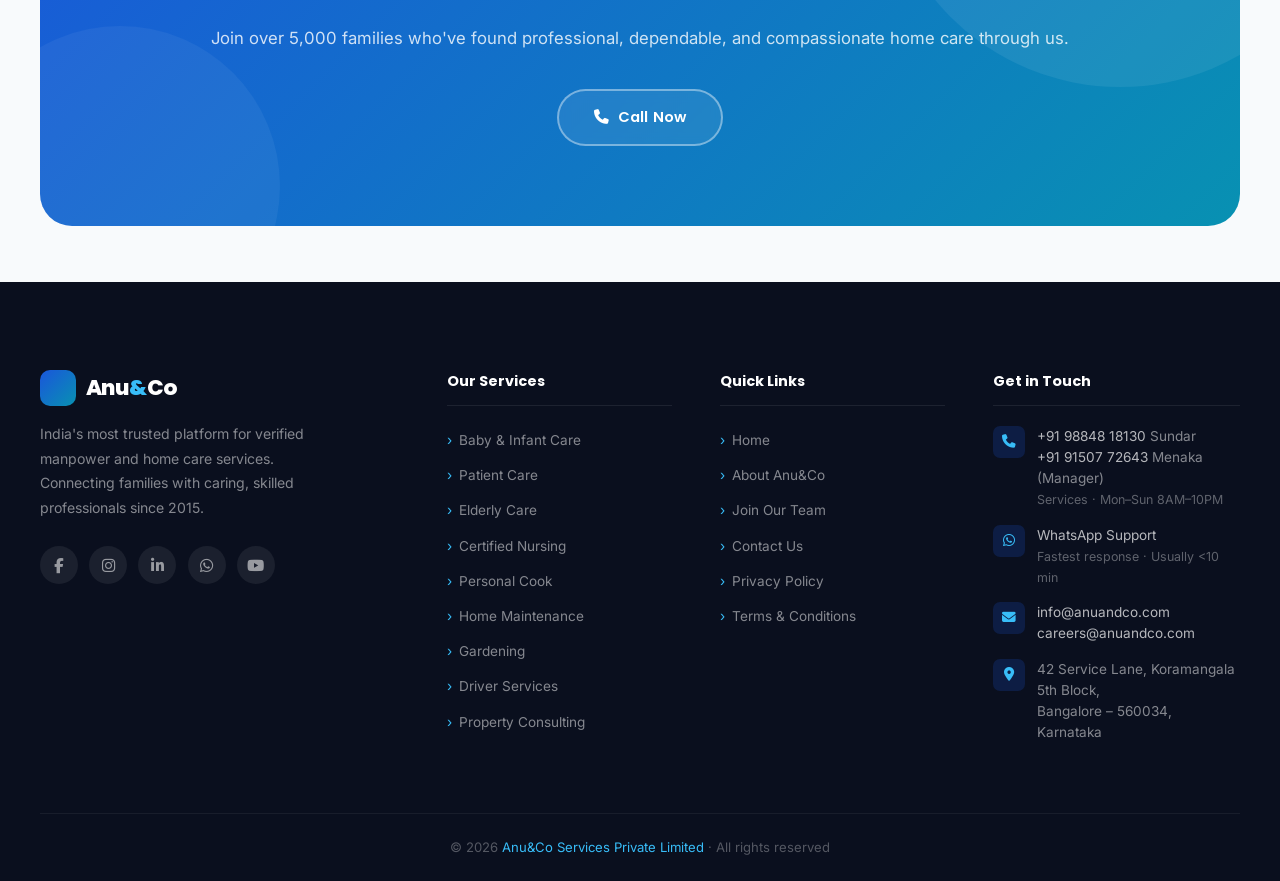
==== commit 60399ad8: "push" ====
--- a/index.html
+++ b/index.html
@@ -260,8 +260,8 @@
                 </div>
 
                 <div class="service-card" data-aos="fade-up" data-aos-delay="480">
-                    <img src="https://images.unsplash.com/photo-1560518883-ce09059eeffa?w=500&q=80"
-                        alt="Property Consultancy" class="service-card-img" loading="lazy" decoding="async">
+                    <img src="images/image3.png" alt="Property Consultancy" class="service-card-img" loading="lazy"
+                        decoding="async">
                     <h3>Property Consultancy</h3>
                     <p>End-to-end guidance for buying, selling, renting, and managing residential or commercial
                         properties — with full legal, documentation, and valuation support.</p>
@@ -298,7 +298,7 @@
                     <h2 class="section-title">Why 5,000+ Families<br>Choose <span>Anu&amp;Co</span></h2>
                     <p style="color:var(--text-3);line-height:1.85;margin-bottom:.5rem;font-size:.97rem">
                         In an industry rife with unreliable agencies and unvetted workers, Anu&amp;Co stands apart
-                        through our multi-stage verification process, continuous training programs, and genuine
+                        through our multi stage verification process, continuous training programs, and genuine
                         commitment to both client and professional welfare.
                     </p>
 
@@ -322,7 +322,7 @@
                         <div class="feat-item">
                             <div class="feat-icon"><i class="fa-solid fa-rotate"></i></div>
                             <div>
-                                <h4>48-Hour Replacement Guarantee</h4>
+                                <h4>48 Hour Replacement Guarantee</h4>
                                 <p>Unsatisfied with a placement? We arrange a guaranteed replacement within 48 hours —
                                     no
                                     lengthy procedures, no questions asked.</p>
@@ -358,7 +358,7 @@
             <div data-aos="fade-up">
                 <div class="tag"
                     style="background:rgba(56,189,248,.1);color:var(--accent-light);border:1px solid rgba(56,189,248,.2)">
-                    Simple 3-Step Process</div>
+                    Simple 3 Step Process</div>
                 <h2 class="section-title" style="color:#fff">From Request to <em
                         style="color:var(--accent-light);font-style:normal">Service Delivered</em></h2>
                 <p class="section-subtitle" style="color:rgba(255,255,255,.55)">Getting the right professional to your
@@ -583,8 +583,8 @@
                     <div class="fc-contact-item">
                         <div class="fc-icon"><i class="fa-solid fa-phone"></i></div>
                         <p>
-                            <a href="tel:+919884818130">+91 98848 18130</a> - Sundar<br>
-                            <a href="tel:+919150772643">+91 91507 72643</a> - Menaka (Manager)<br>
+                            <a href="tel:+919884818130">+91 98848 18130</a> Sundar<br>
+                            <a href="tel:+919150772643">+91 91507 72643</a> Menaka (Manager)<br>
                             <span style="font-size:.78rem;color:rgba(255,255,255,.35)">Services · Mon–Sun
                                 8AM–10PM</span>
                         </p>
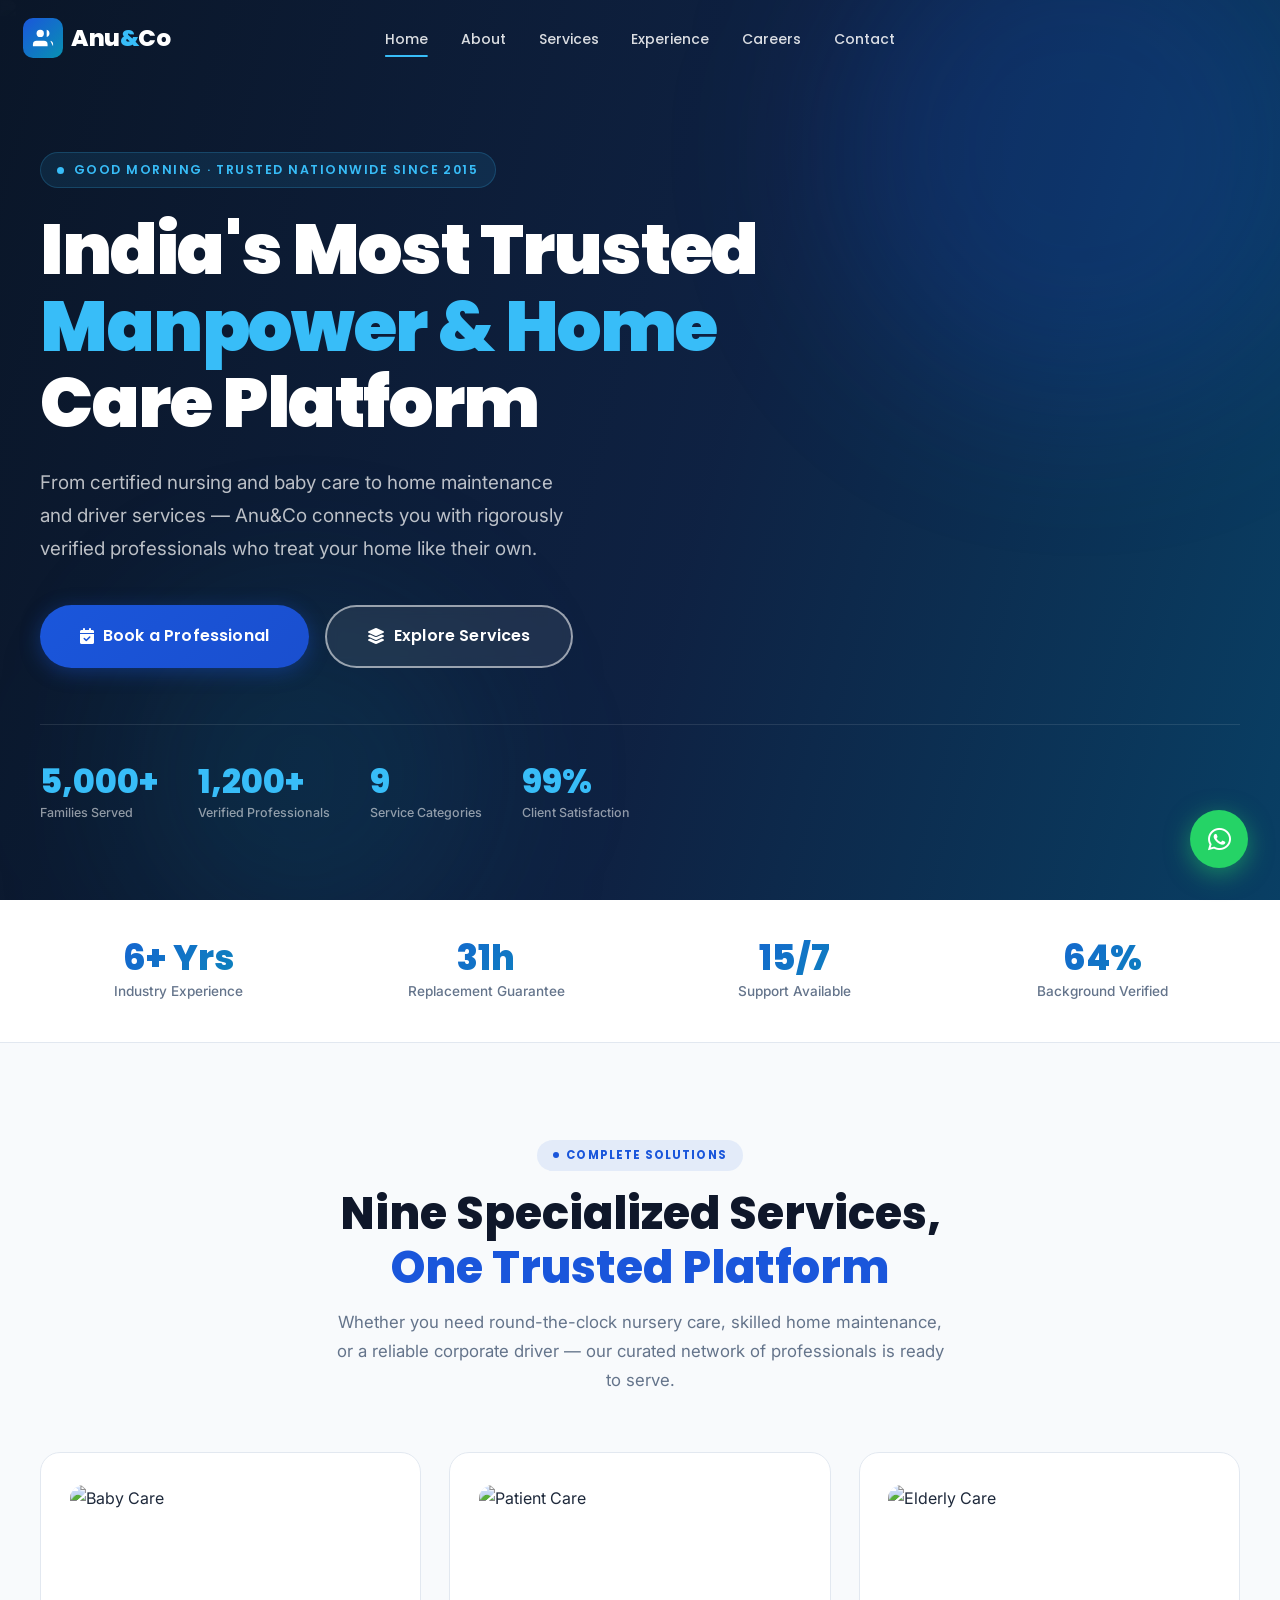
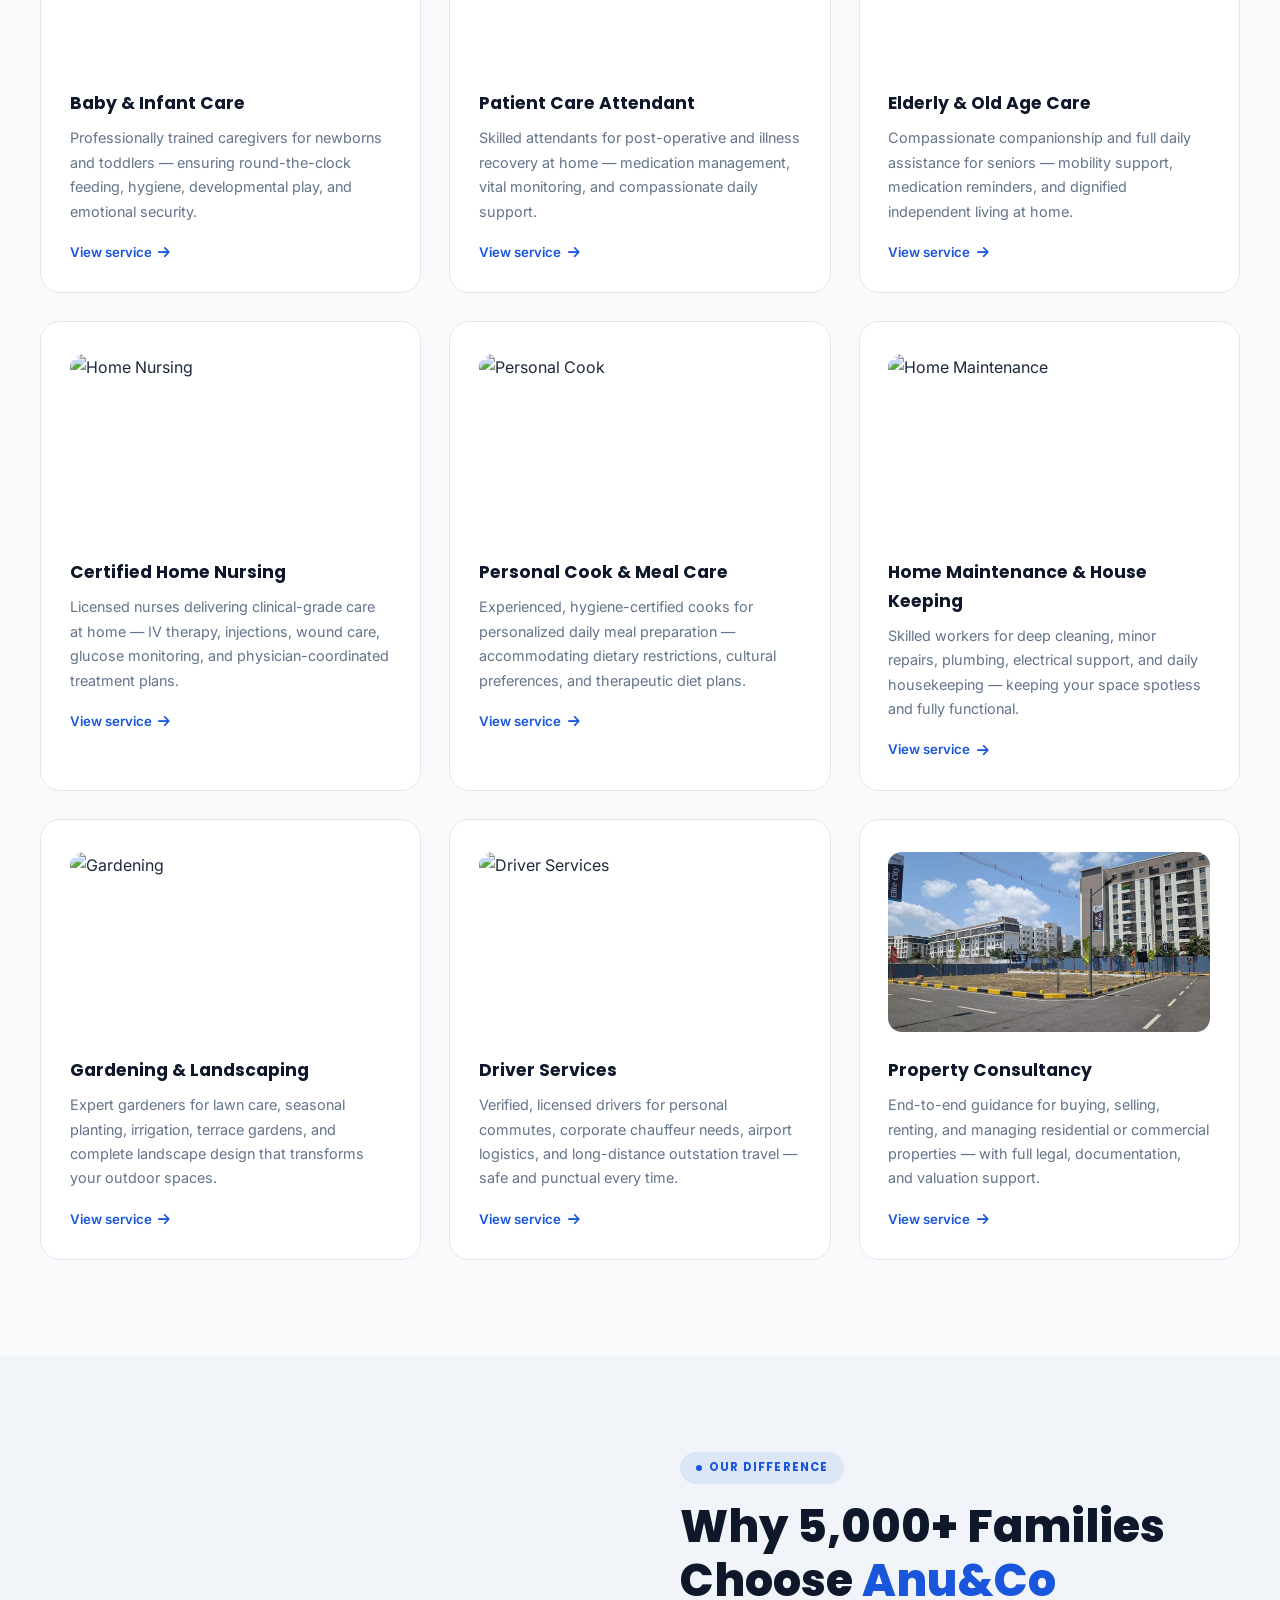
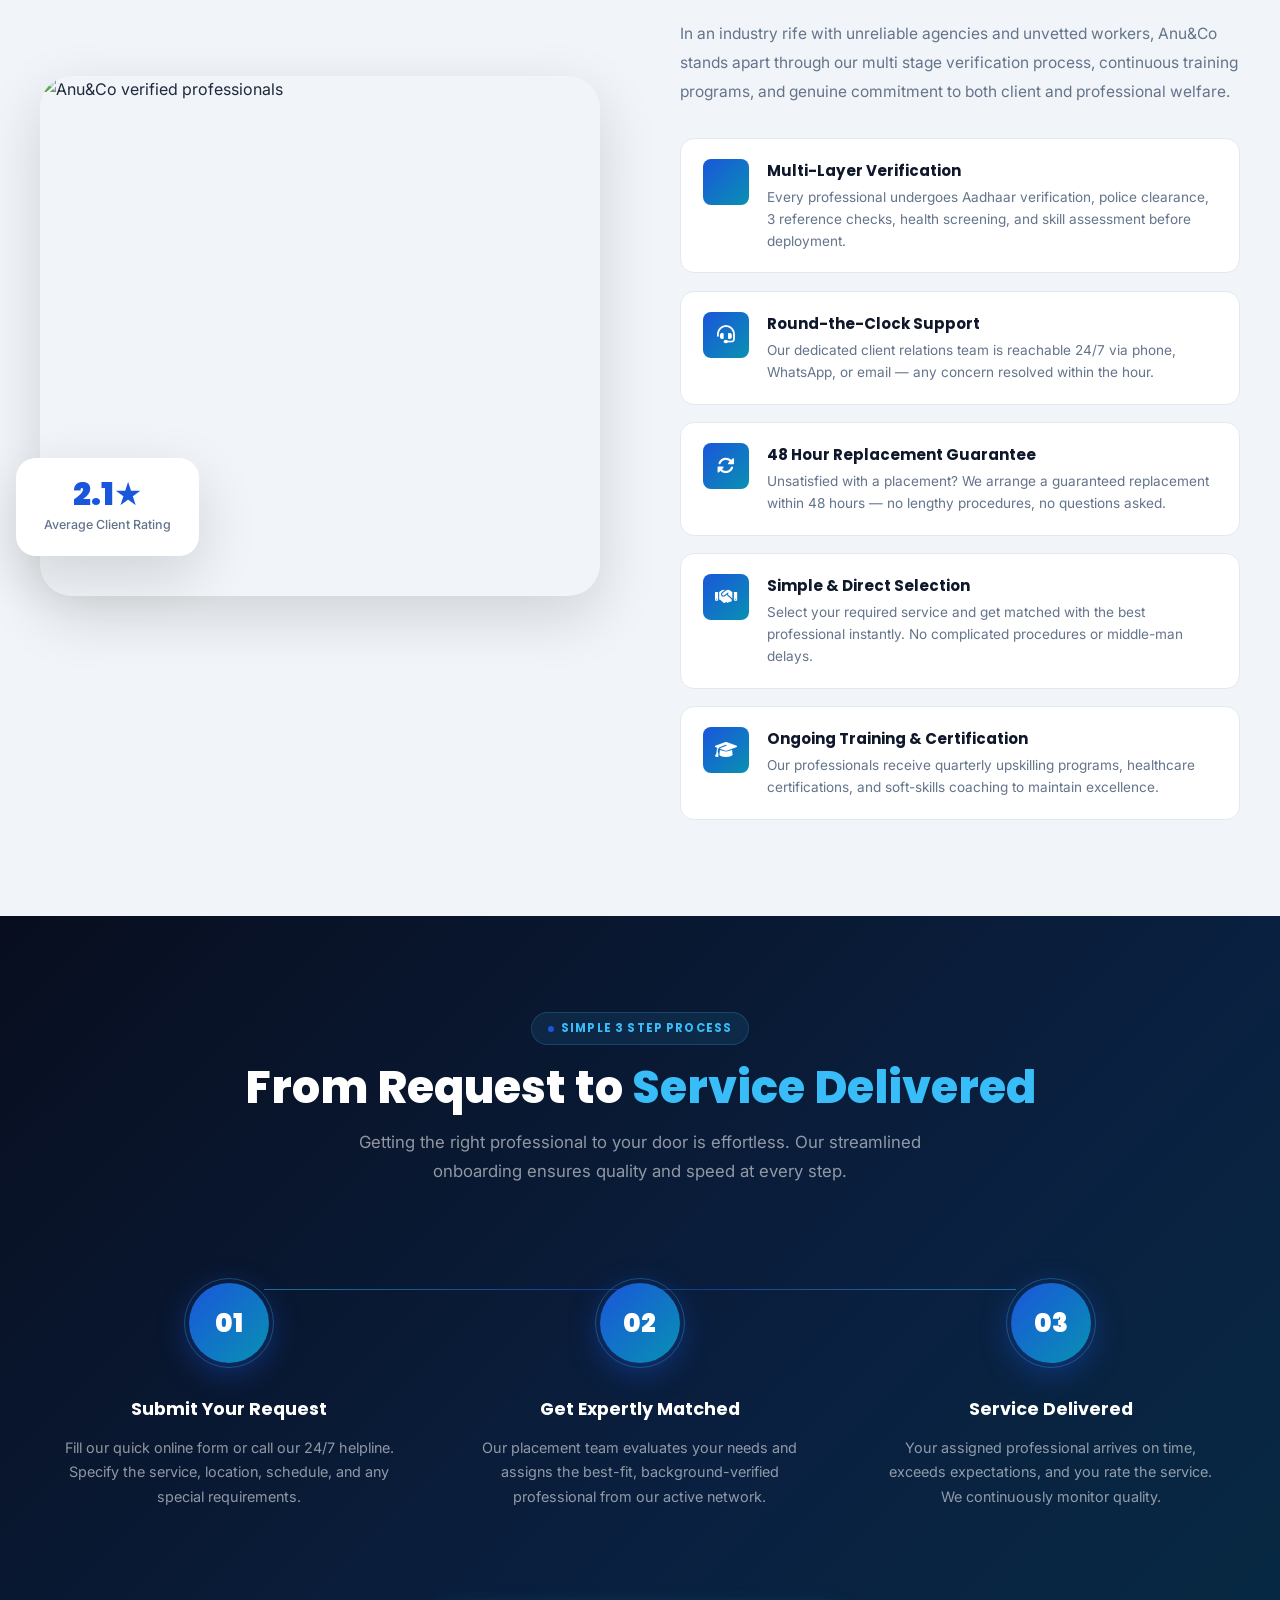
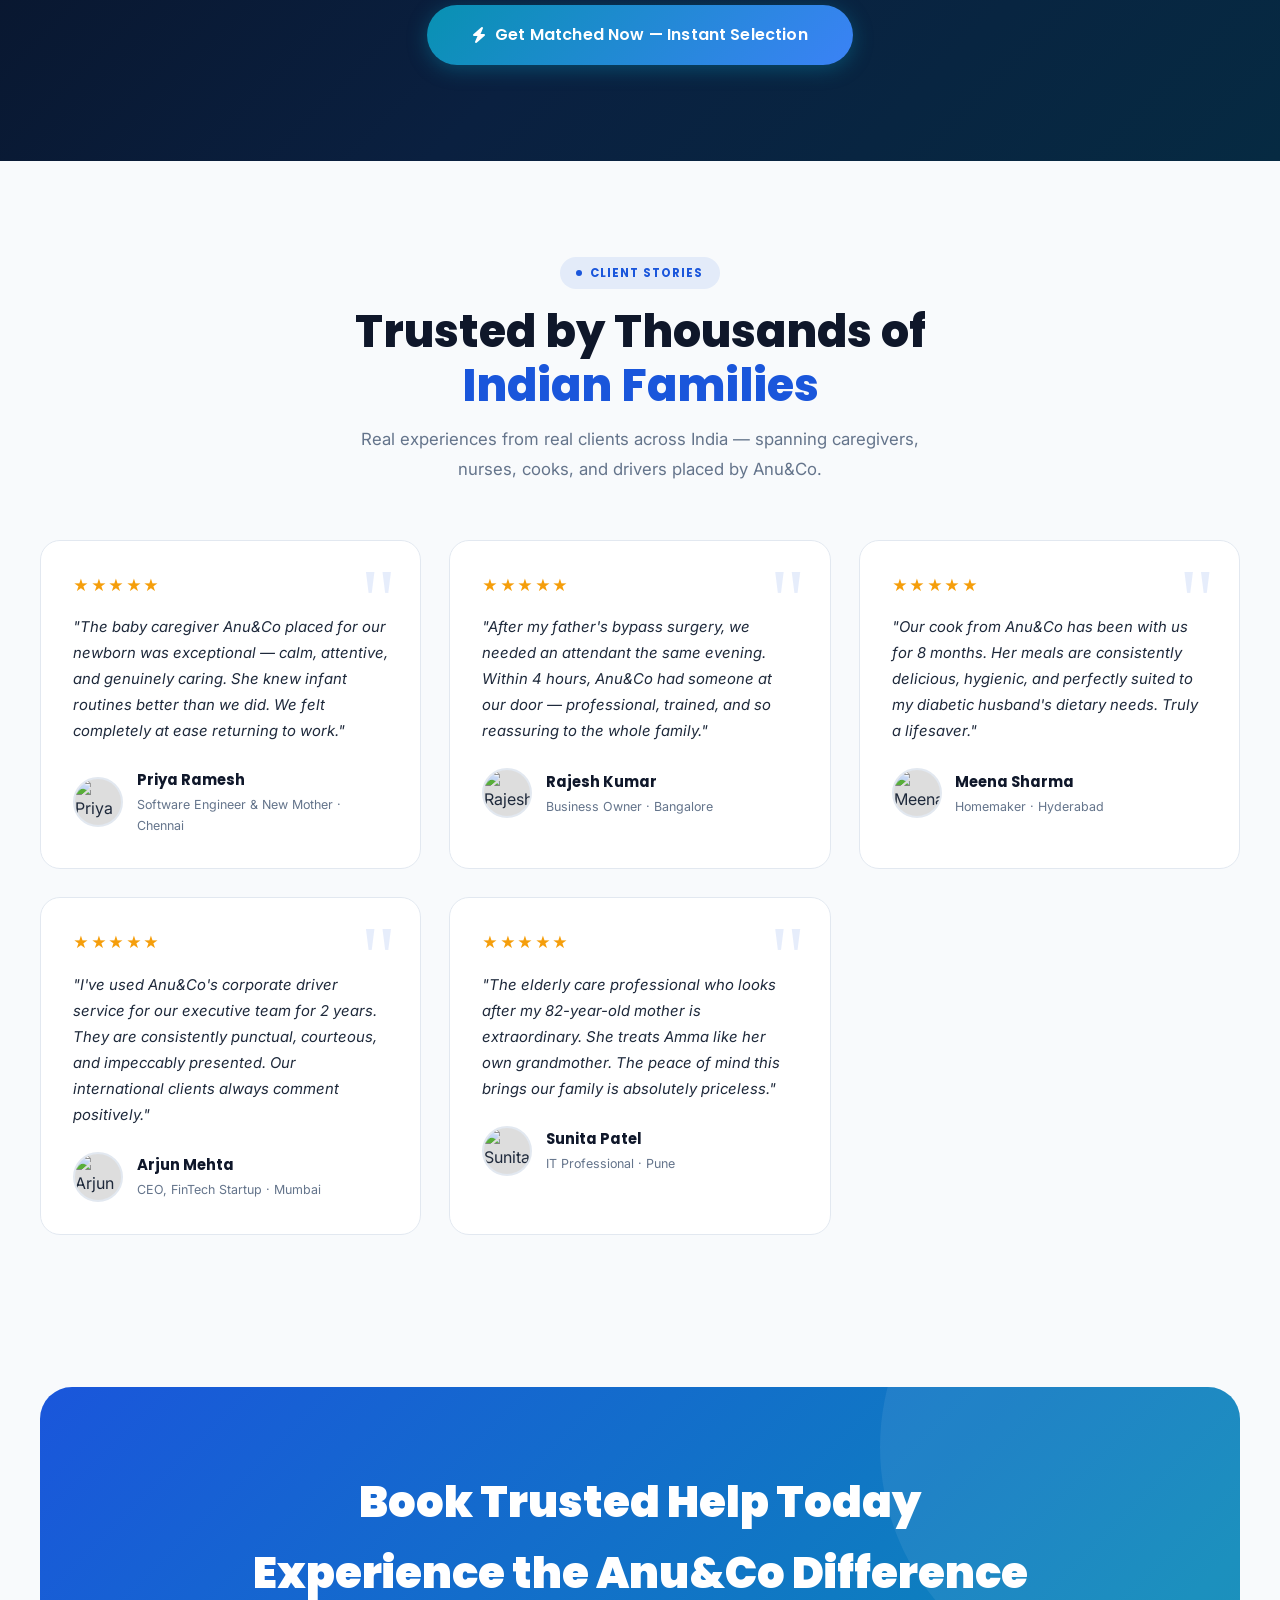
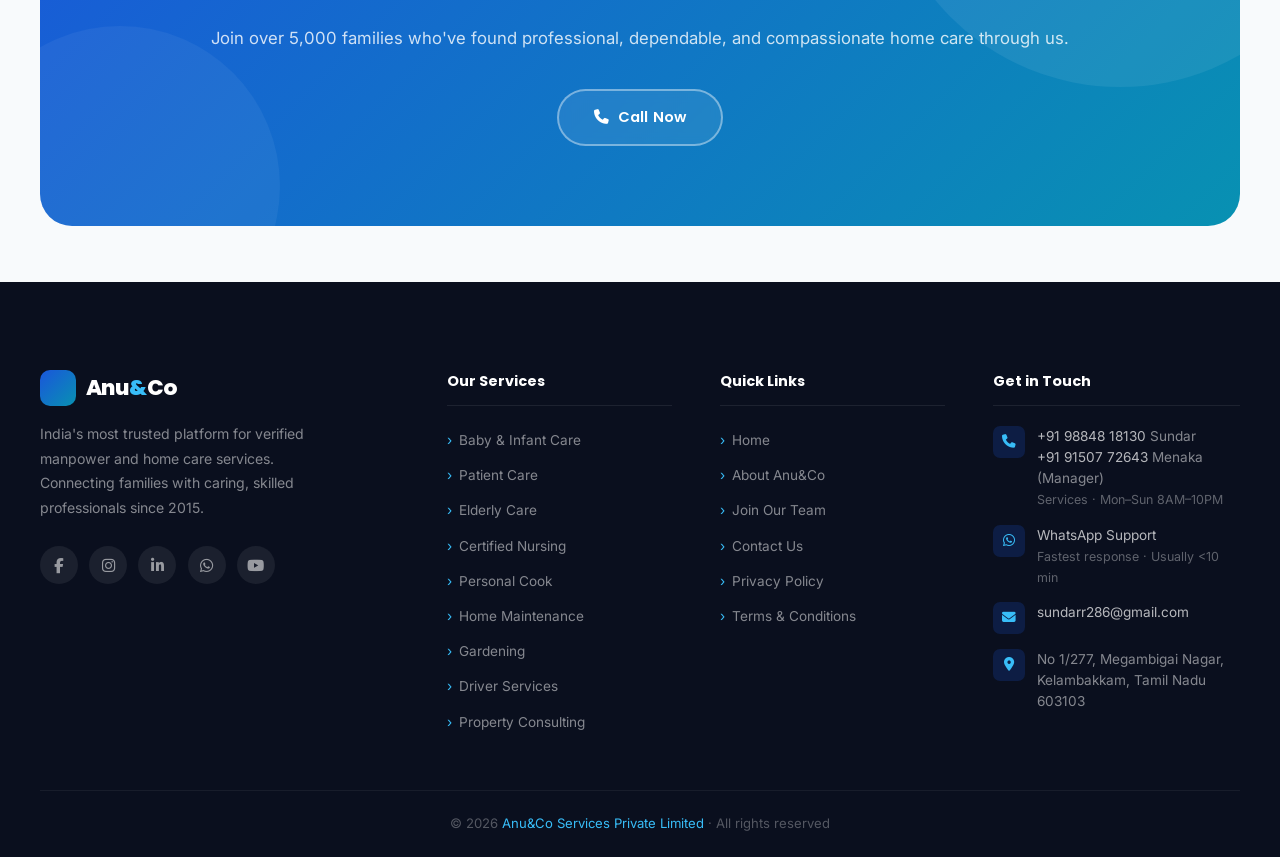
==== commit b58e04c3: "Update contact information and Google Maps address" ====
--- a/index.html
+++ b/index.html
@@ -597,12 +597,11 @@
                     </div>
                     <div class="fc-contact-item">
                         <div class="fc-icon"><i class="fa-solid fa-envelope"></i></div>
-                        <p><a href="mailto:info@anuandco.com">info@anuandco.com</a><br><a
-                                href="mailto:careers@anuandco.com">careers@anuandco.com</a></p>
+                        <p><a href="mailto:sundarr286@gmail.com">sundarr286@gmail.com</a></p>
                     </div>
                     <div class="fc-contact-item">
                         <div class="fc-icon"><i class="fa-solid fa-location-dot"></i></div>
-                        <p>42 Service Lane, Koramangala 5th Block,<br>Bangalore – 560034, Karnataka</p>
+                        <p>No 1/277, Megambigai Nagar, Kelambakkam, Tamil Nadu 603103</p>
                     </div>
                 </div>
 
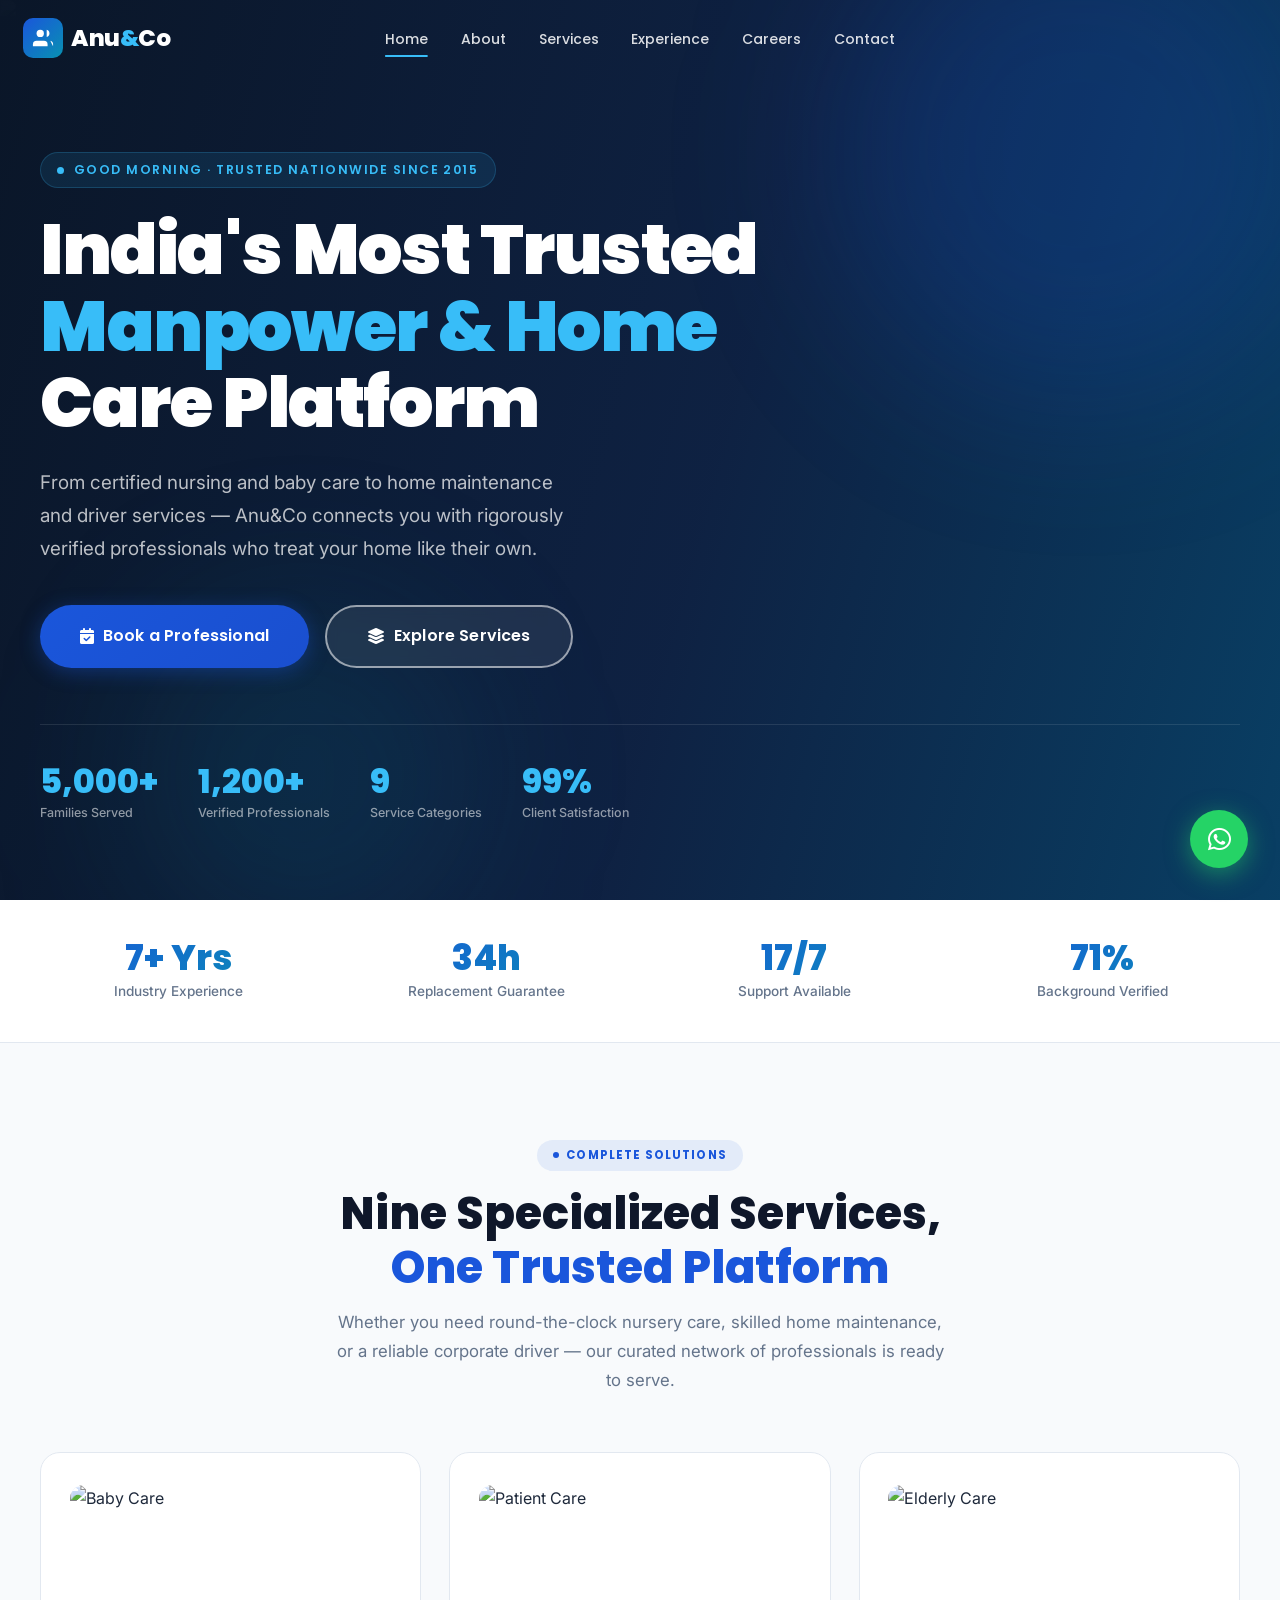
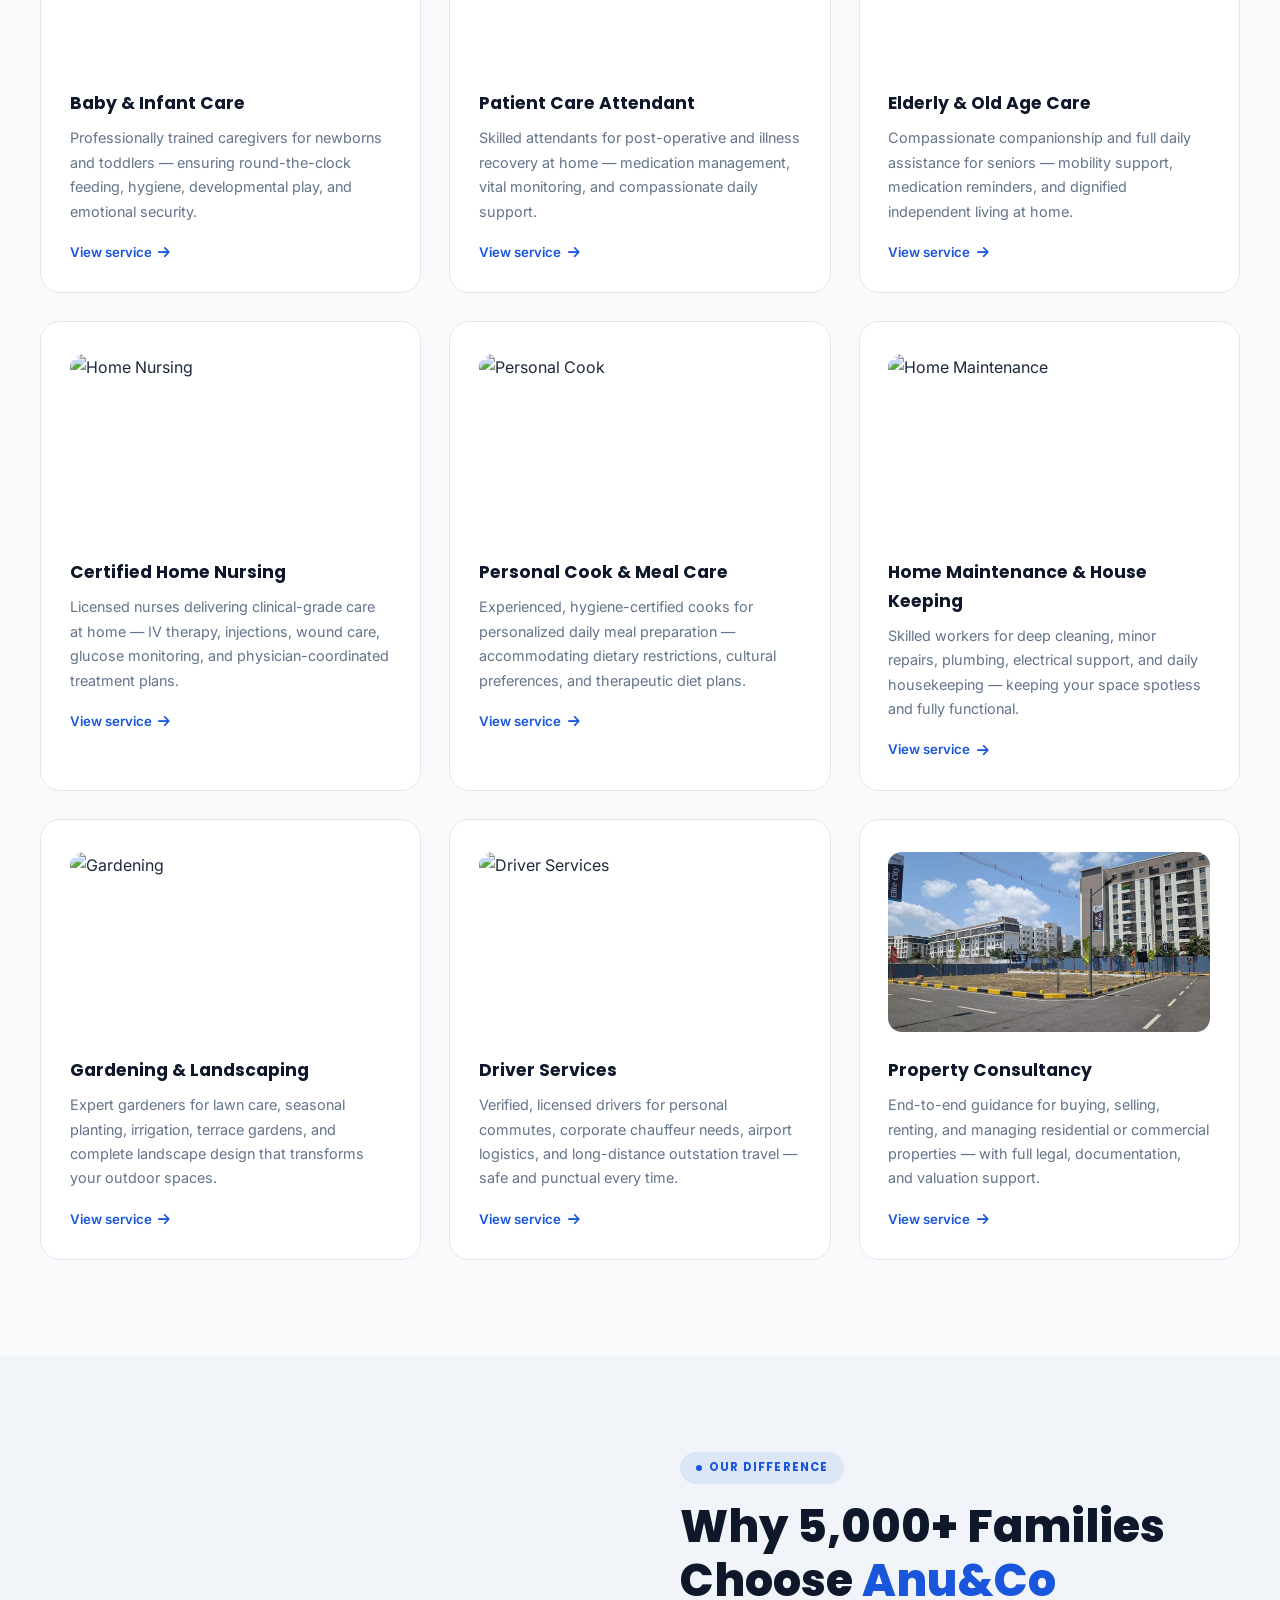
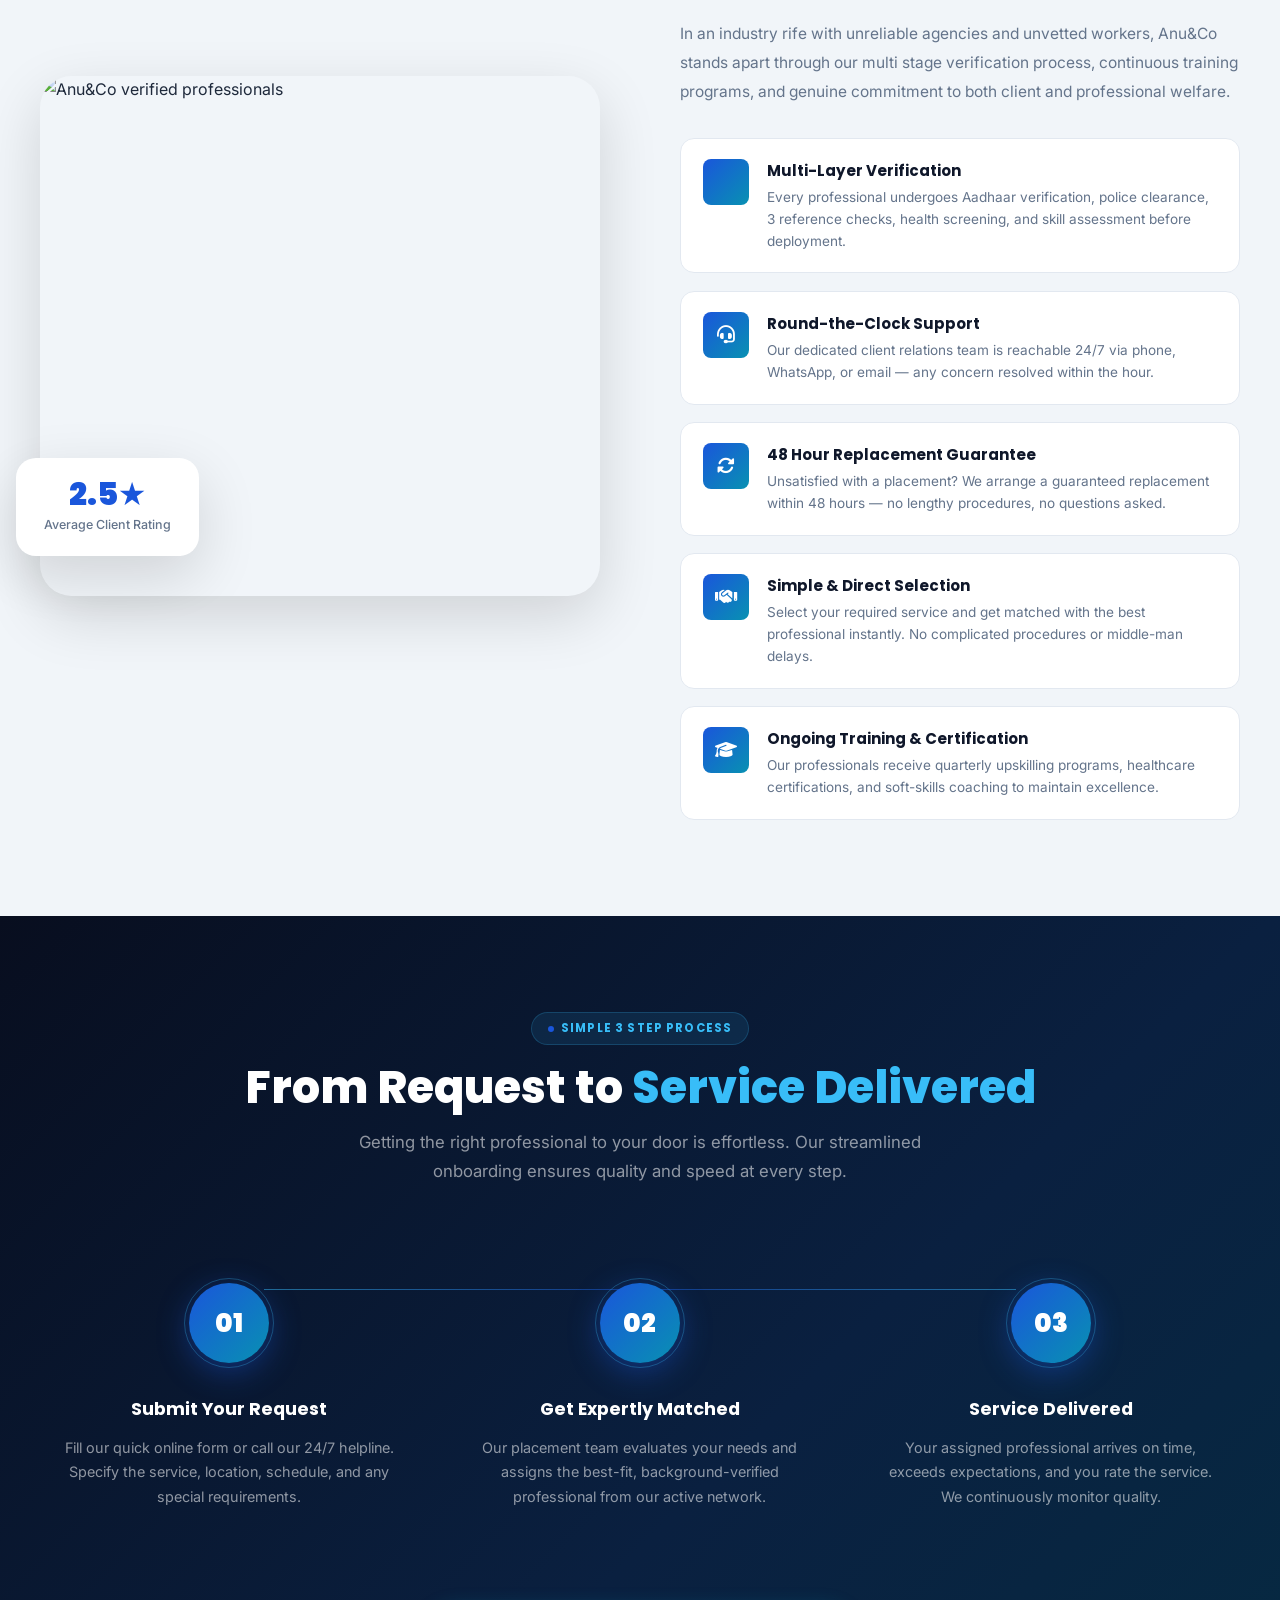
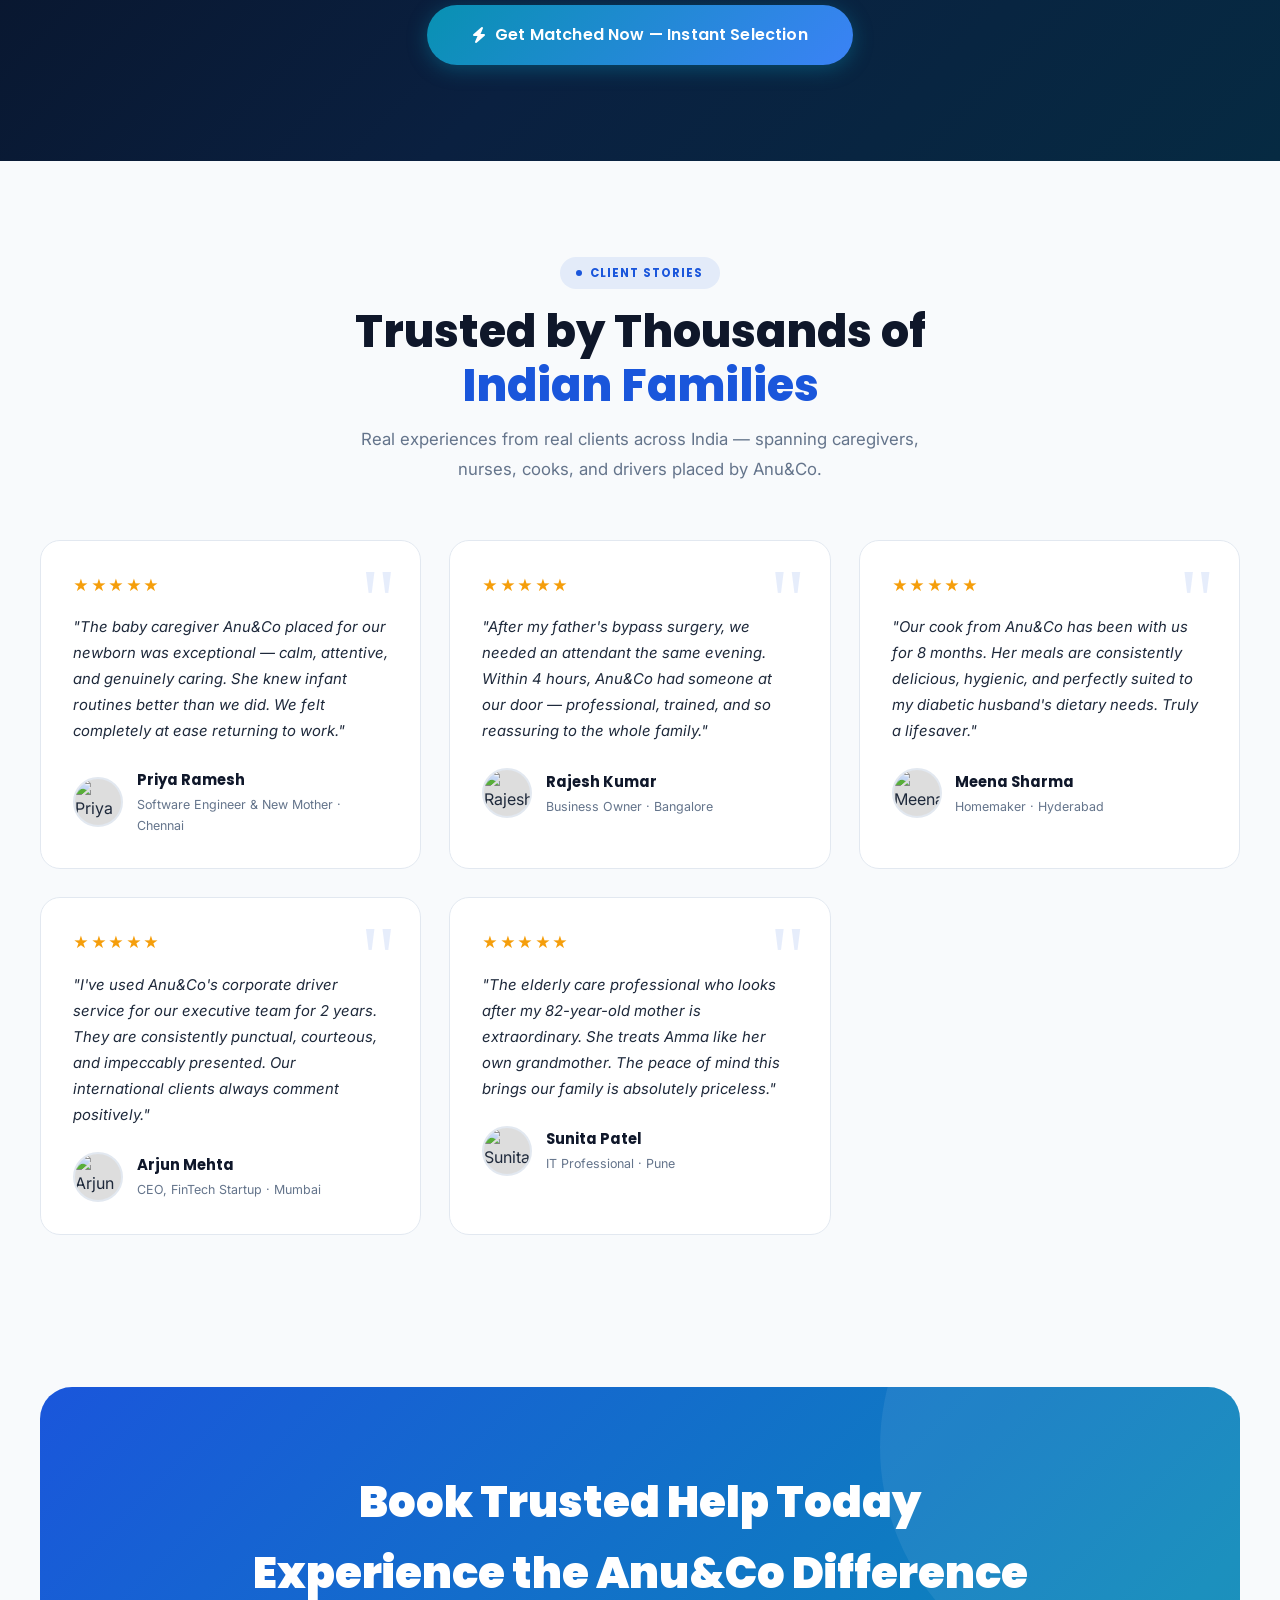
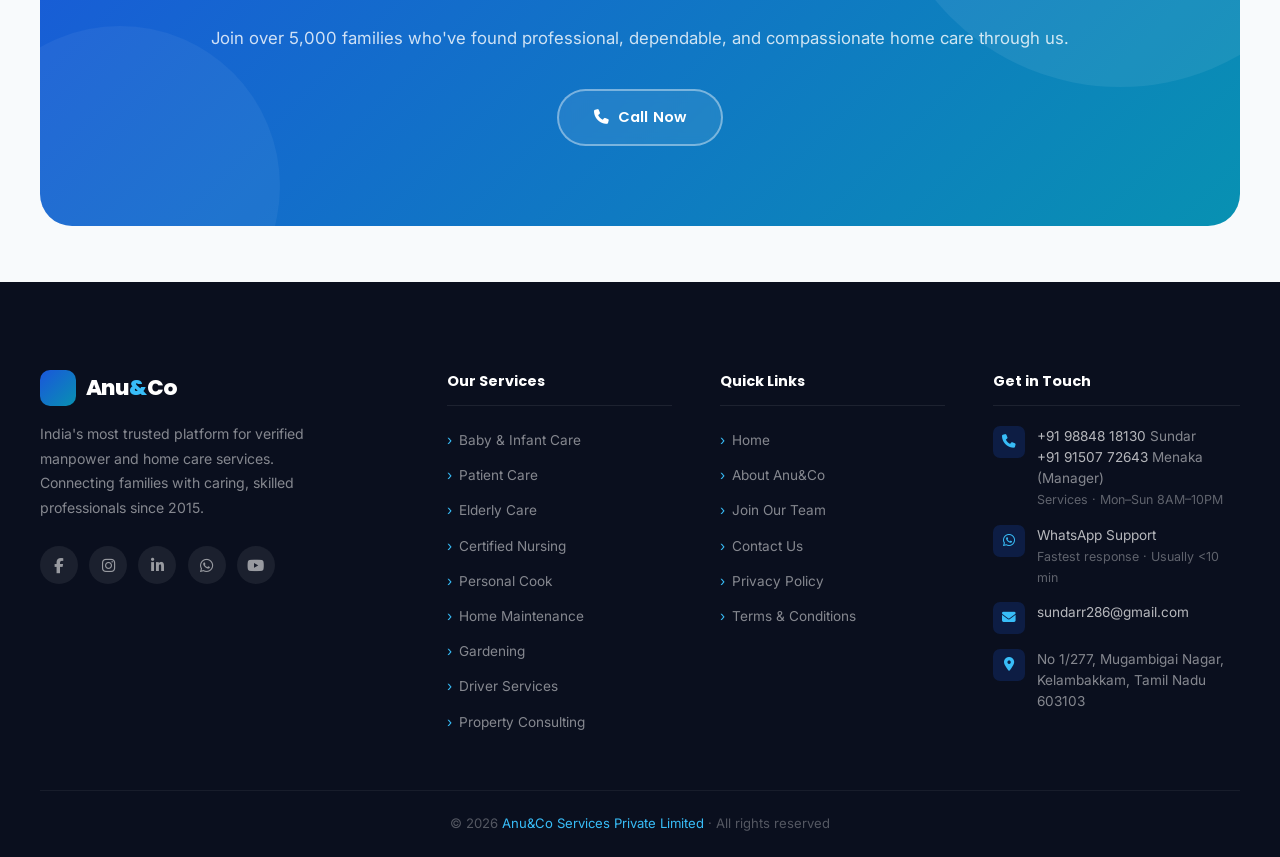
==== commit c626000b: "Finalize contact details and map update" ====
--- a/index.html
+++ b/index.html
@@ -601,7 +601,7 @@
                     </div>
                     <div class="fc-contact-item">
                         <div class="fc-icon"><i class="fa-solid fa-location-dot"></i></div>
-                        <p>No 1/277, Megambigai Nagar, Kelambakkam, Tamil Nadu 603103</p>
+                        <p>No 1/277, Mugambigai Nagar, Kelambakkam, Tamil Nadu 603103</p>
                     </div>
                 </div>
 
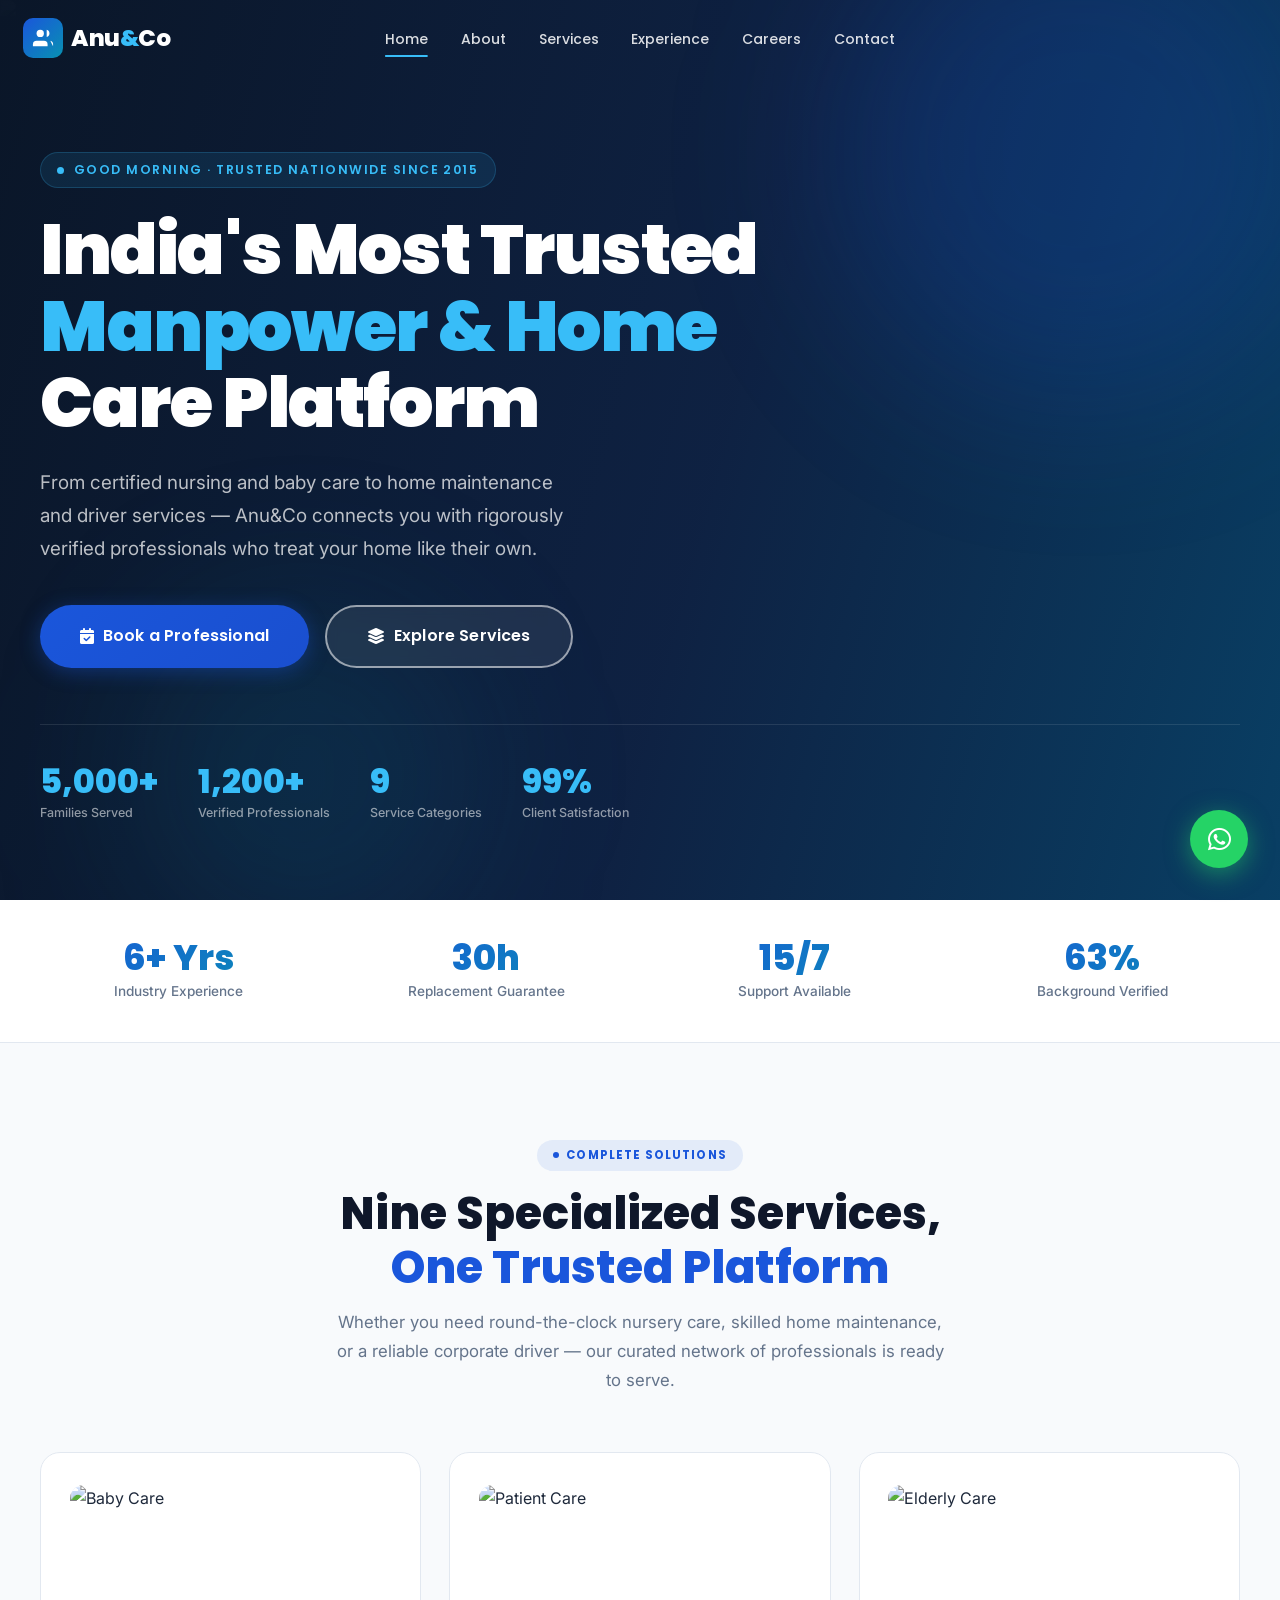
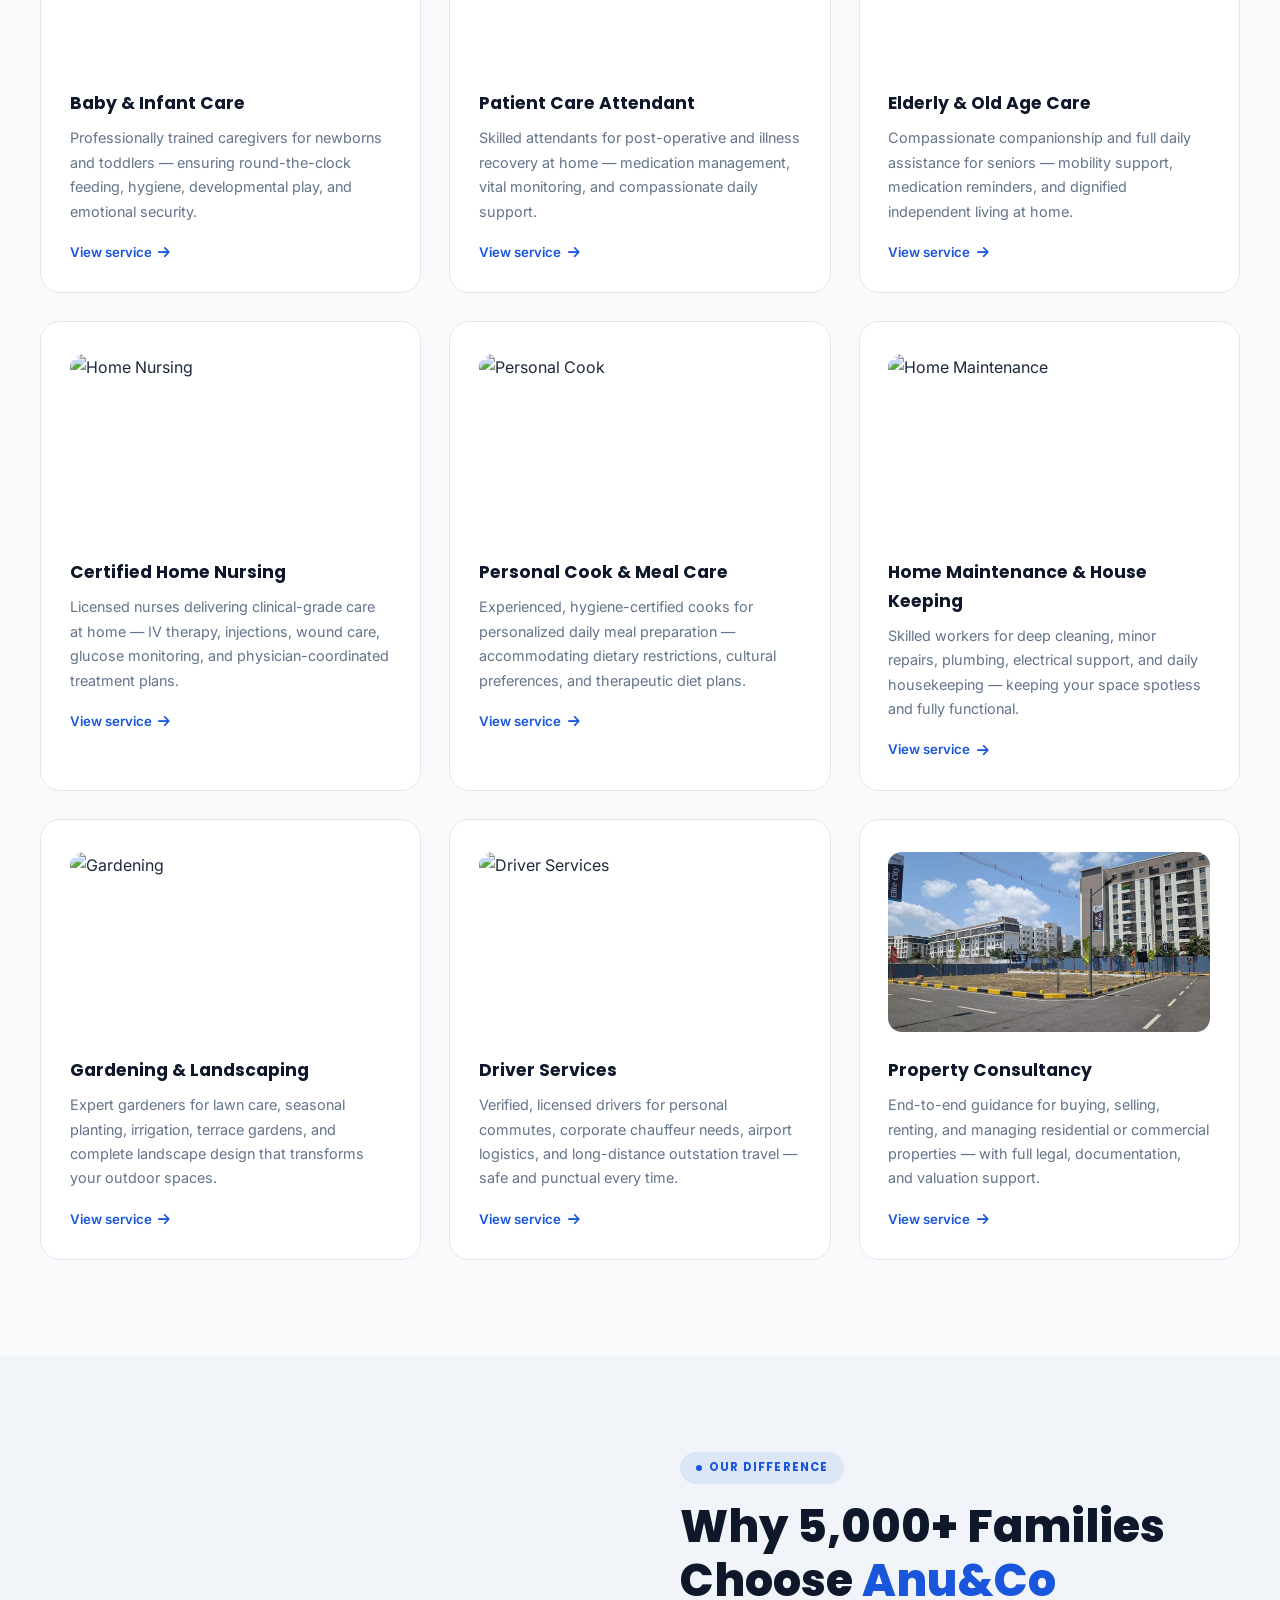
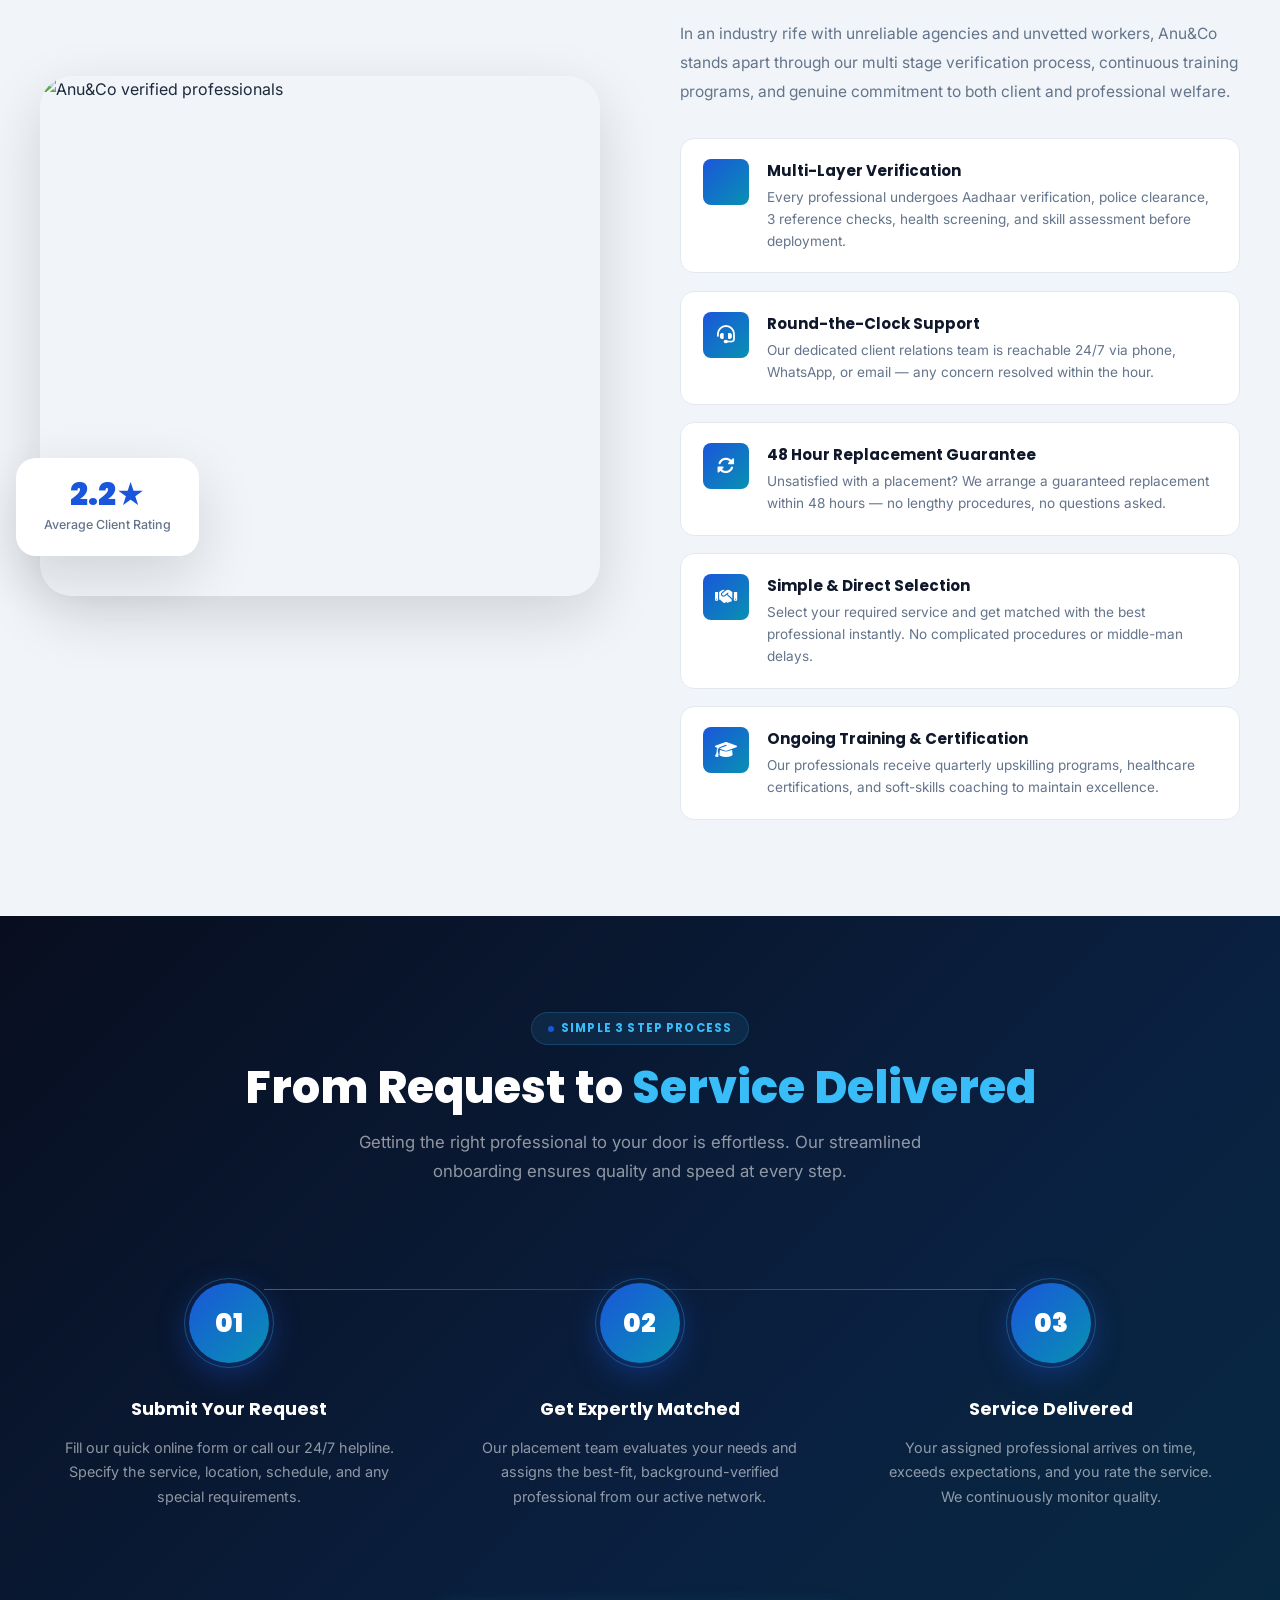
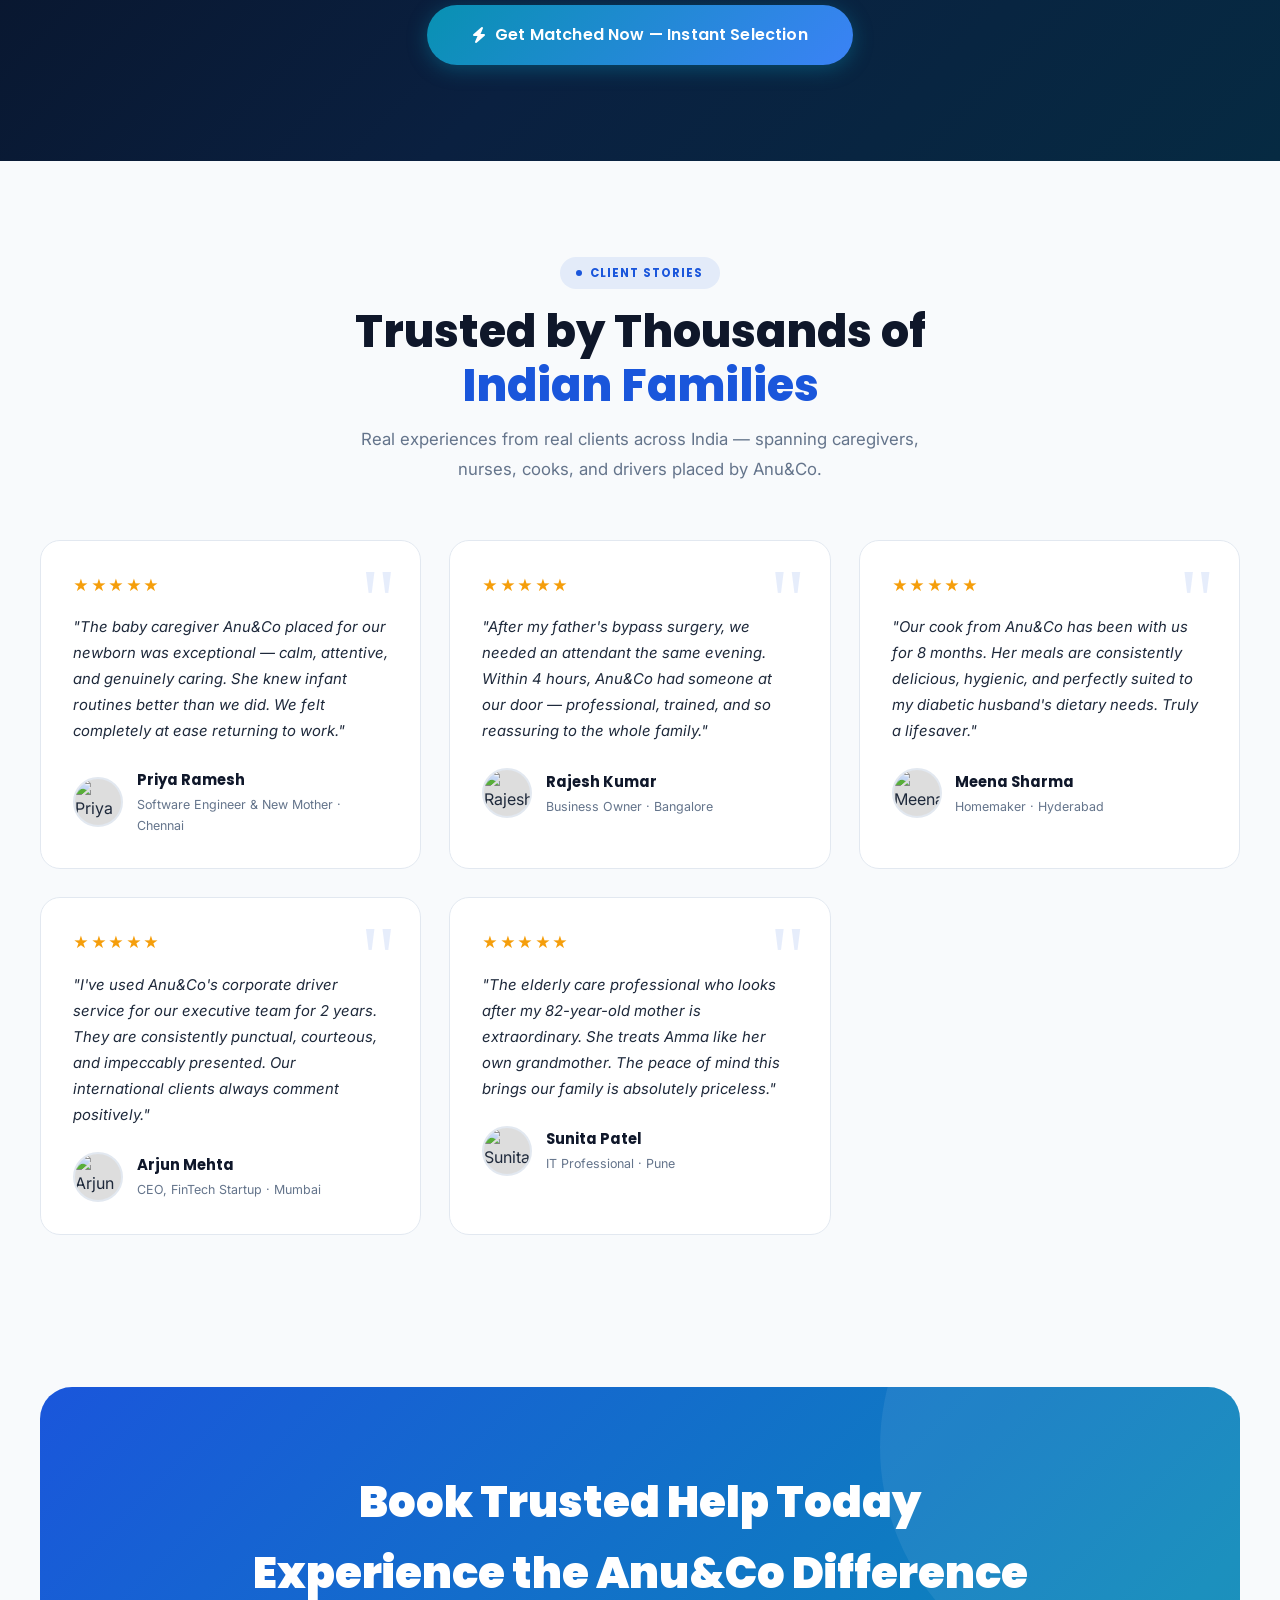
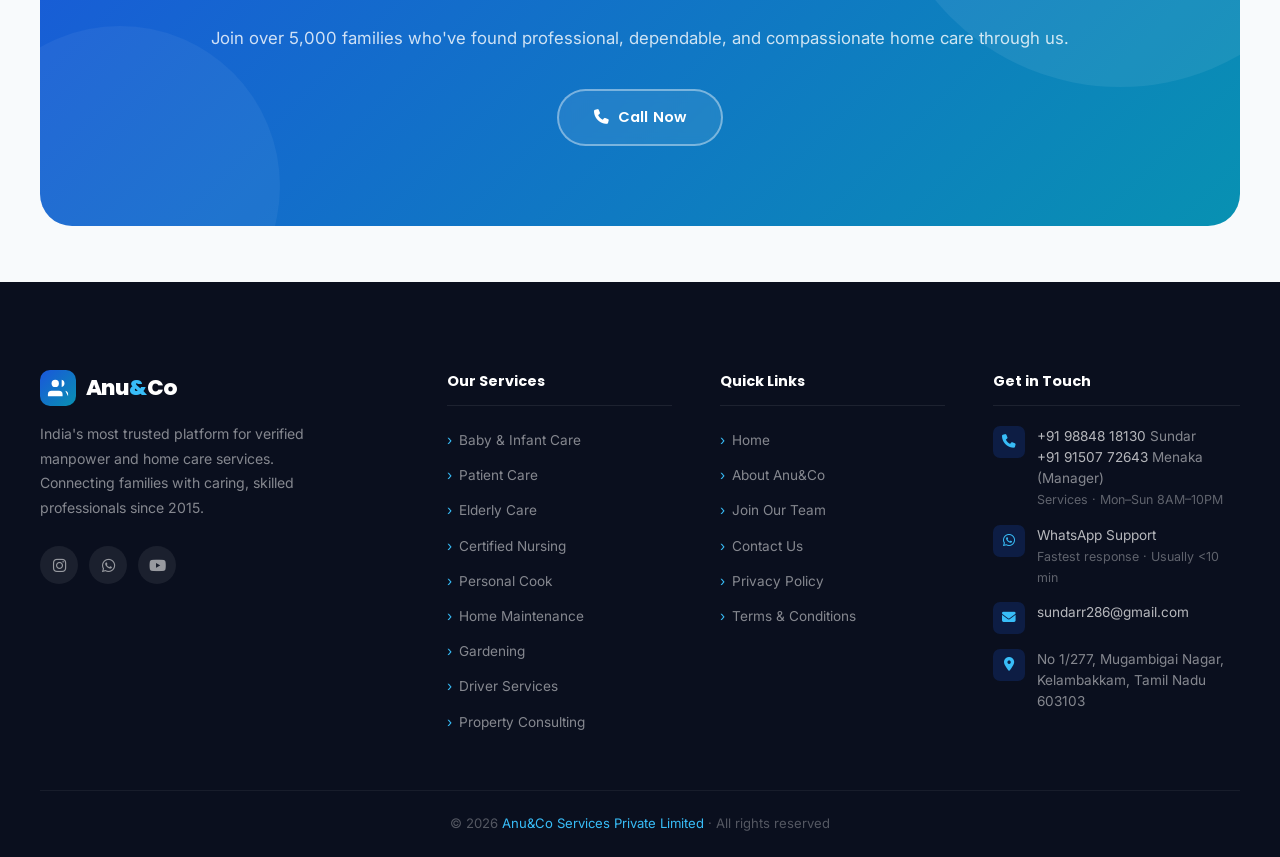
==== commit 0a9e5daa: "push" ====
--- a/index.html
+++ b/index.html
@@ -527,21 +527,18 @@
                 <!-- Brand -->
                 <div class="footer-about">
                     <div class="footer-brand-logo">
-                        <div class="brand-logo-mark"><svg viewBox="0 0 24 24"></svg>
-                            <path d="M17 21v-2a4 4 0 0 0-4-4H5a4 4 0 0 0-4 4v2" />
-                            <circle cx="9" cy="7" r="4" />
-                            <path d="M23 21v-2a4 4 0 0 0-3-3.87" />
-                            <path d="M16 3.13a4 4 0 0 1 0 7.75" />
-                            </svg>
-                        </div>
-                        <span class="brand-wordmark">Anu<span class="amp">&amp;</span>Co</span>
+                        <div class="brand-logo-mark"><svg viewBox="0 0 24 24">
+                                <path d="M17 21v-2a4 4 0 0 0-4-4H5a4 4 0 0 0-4 4v2" />
+                                <circle cx="9" cy="7" r="4" />
+                                <path d="M23 21v-2a4 4 0 0 0-3-3.87" />
+                                <path d="M16 3.13a4 4 0 0 1 0 7.75" />
+                            </svg></div><span class="brand-wordmark">Anu<span class="amp">&amp;</span>Co</span>
                     </div>
                     <p>India's most trusted platform for verified manpower and home care services. Connecting families
                         with caring, skilled professionals since 2015.</p>
                     <div class="footer-social">
-                        <a class="soc-btn" href="#" aria-label="Facebook"><i class="fa-brands fa-facebook-f"></i></a>
-                        <a class="soc-btn" href="#" aria-label="Instagram"><i class="fa-brands fa-instagram"></i></a>
-                        <a class="soc-btn" href="#" aria-label="LinkedIn"><i class="fa-brands fa-linkedin-in"></i></a>
+                        <a class="soc-btn" href="https://www.instagram.com/su_ndar9963?igsh=YnZ1NjhpMnowYjB2"
+                            target="_blank" aria-label="Instagram"><i class="fa-brands fa-instagram"></i></a>
                         <a class="soc-btn" href="https://wa.me/919884818130" target="_blank" aria-label="WhatsApp"><i
                                 class="fa-brands fa-whatsapp"></i></a>
                         <a class="soc-btn" href="#" aria-label="YouTube"><i class="fa-brands fa-youtube"></i></a>
--- a/css/style.css
+++ b/css/style.css
@@ -1598,7 +1598,29 @@
     }
 
     .page-banner {
-        padding: 7rem 0 4rem;
+        padding: 8rem 0 4.5rem;
+    }
+
+    .section {
+        padding: 4rem 0;
+    }
+
+    .section-title {
+        font-size: 1.9rem;
+    }
+
+    .wa-float {
+        width: 52px;
+        height: 52px;
+        font-size: 1.5rem;
+        bottom: 1.5rem;
+        right: 1.5rem;
+        z-index: 9999;
+    }
+
+    .scroll-top {
+        bottom: 5.8rem;
+        right: 1.5rem;
     }
 }
 
@@ -1611,6 +1633,14 @@
         grid-template-columns: 1fr;
     }
 
+    .hero h1 {
+        font-size: 2.2rem;
+    }
+
+    .section-title {
+        font-size: 1.65rem;
+    }
+
     .hero-btns {
         flex-direction: column;
         align-items: flex-start;
@@ -1624,4 +1654,8 @@
     .two-col {
         grid-template-columns: 1fr;
     }
+
+    .cta-band h2 {
+        font-size: 1.6rem;
+    }
 }
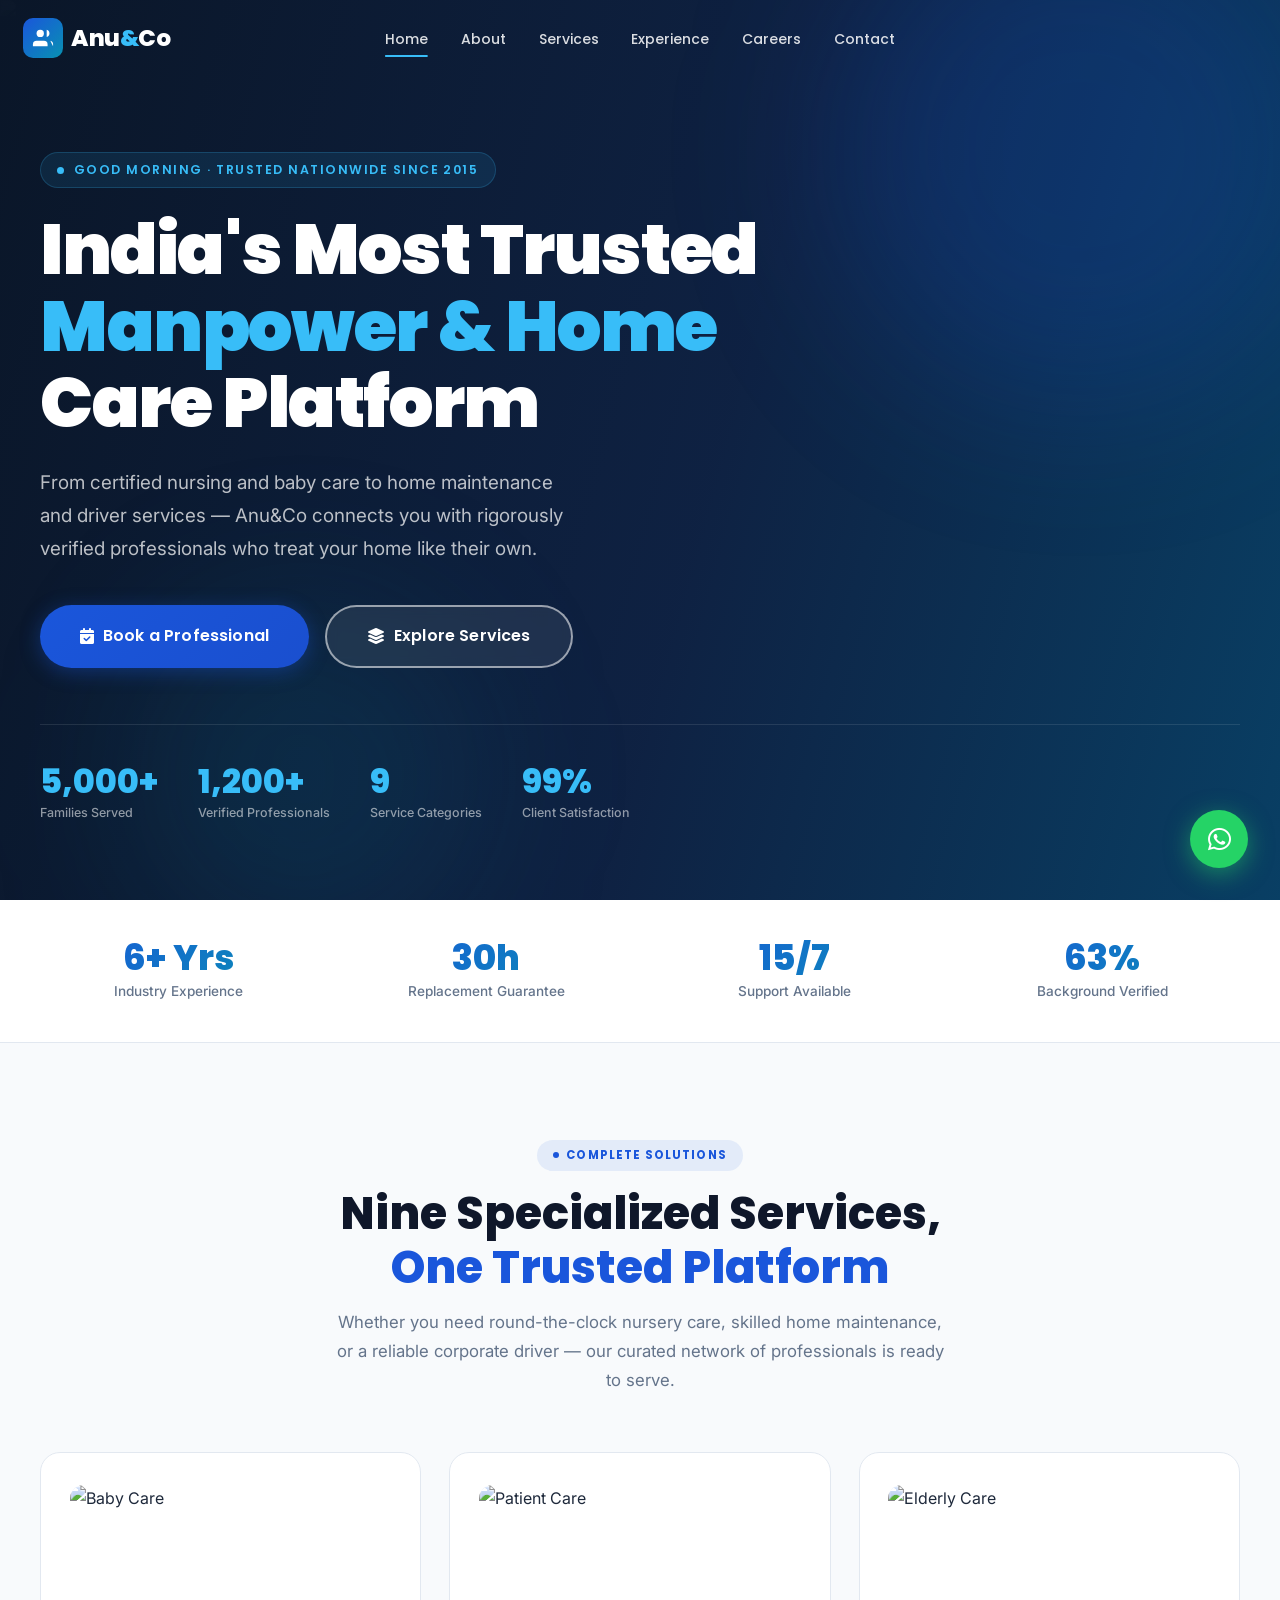
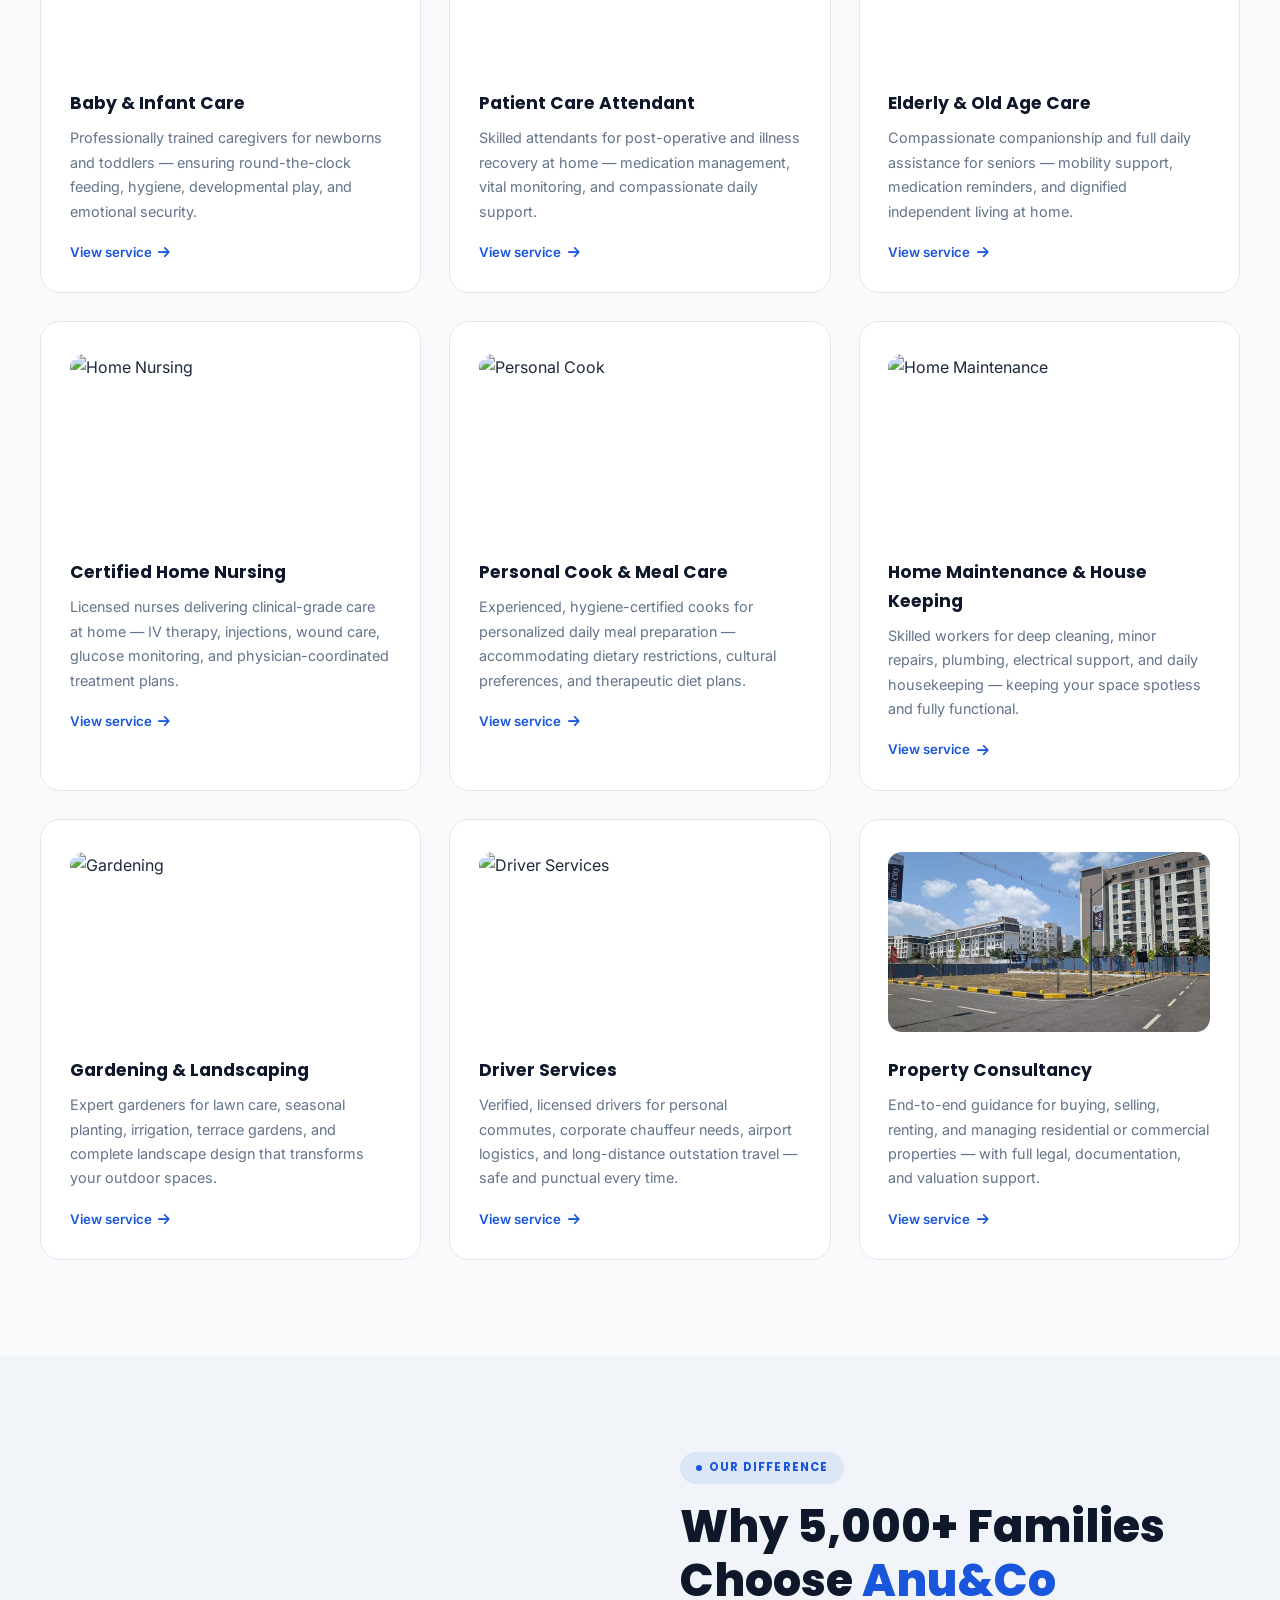
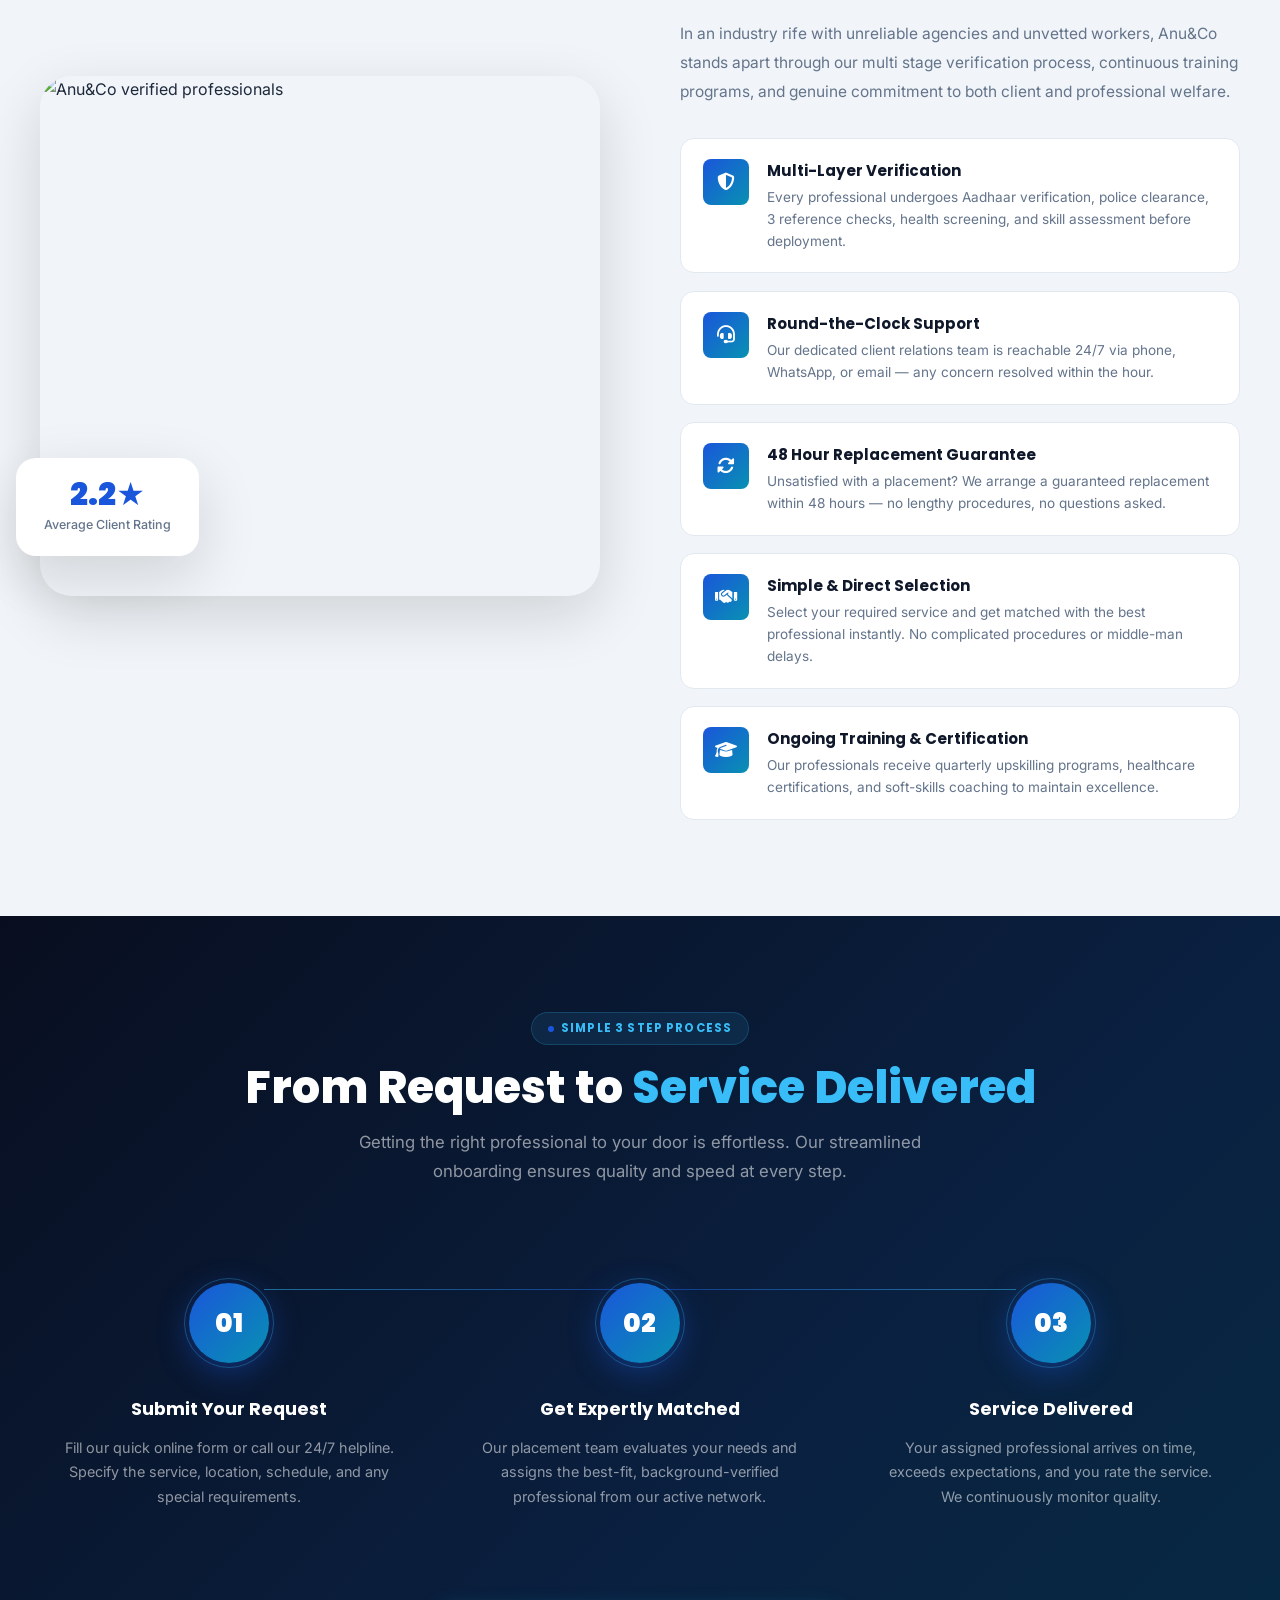
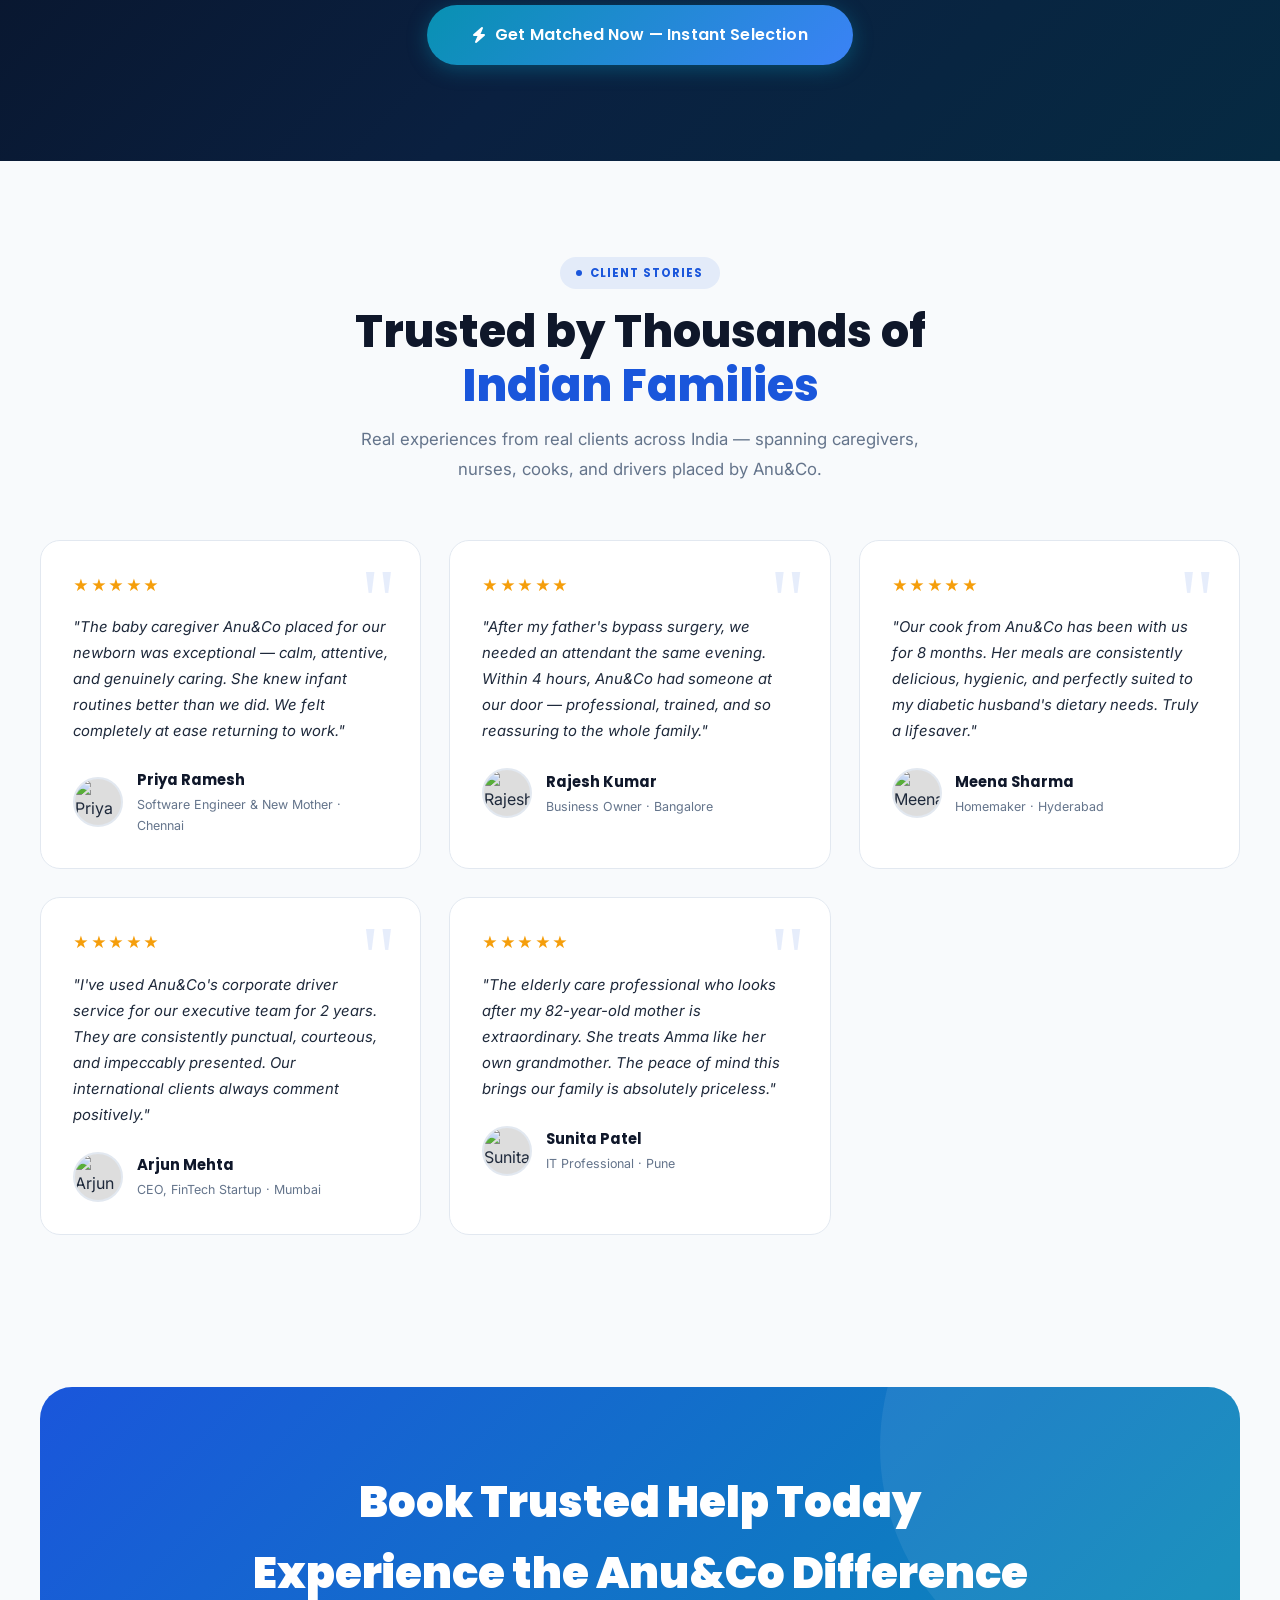
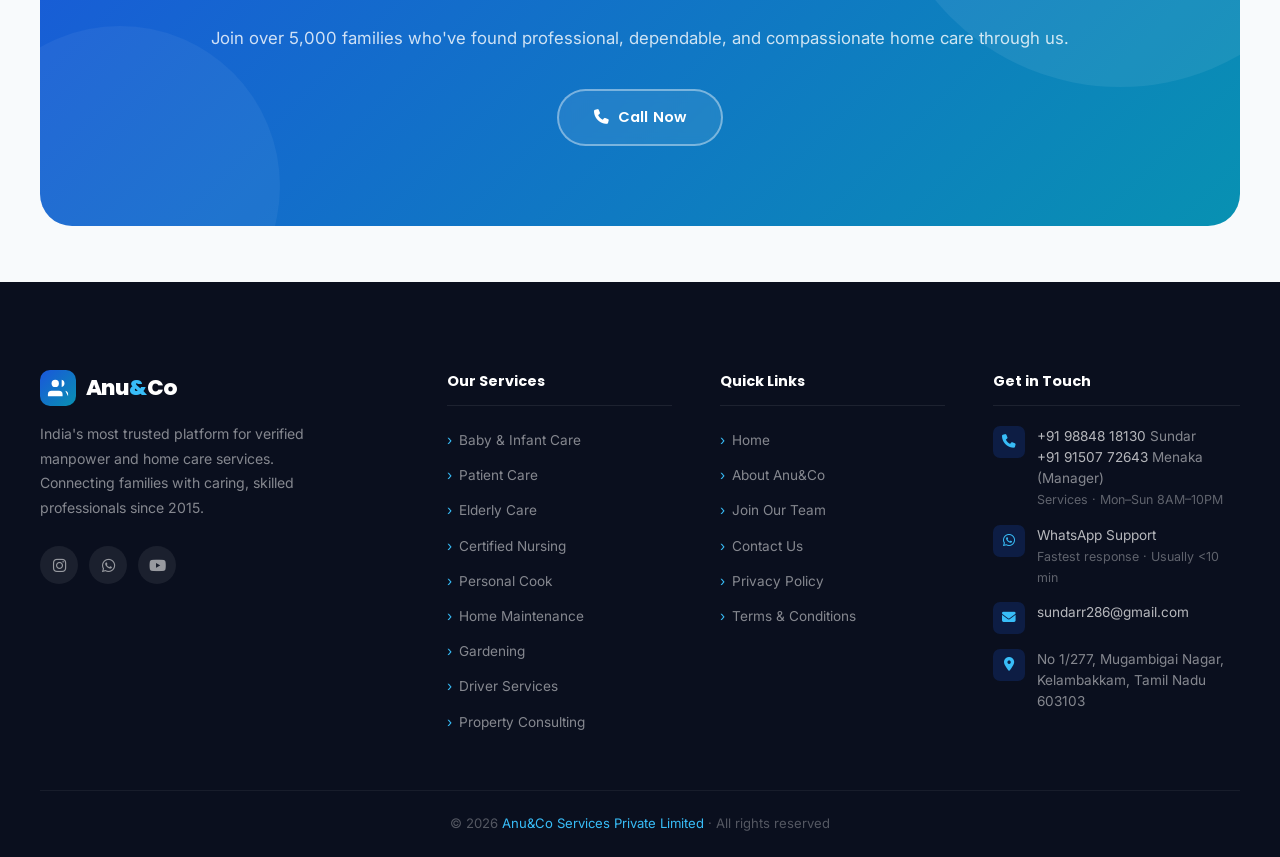
==== commit 6cb17bfd: "push" ====
--- a/index.html
+++ b/index.html
@@ -304,7 +304,7 @@
 
                     <div class="features-list">
                         <div class="feat-item">
-                            <div class="feat-icon"><i class="fa-solid fa-shield-check"></i></div>
+                            <div class="feat-icon"><i class="fa-solid fa-shield-halved"></i></div>
                             <div>
                                 <h4>Multi-Layer Verification</h4>
                                 <p>Every professional undergoes Aadhaar verification, police clearance, 3 reference
